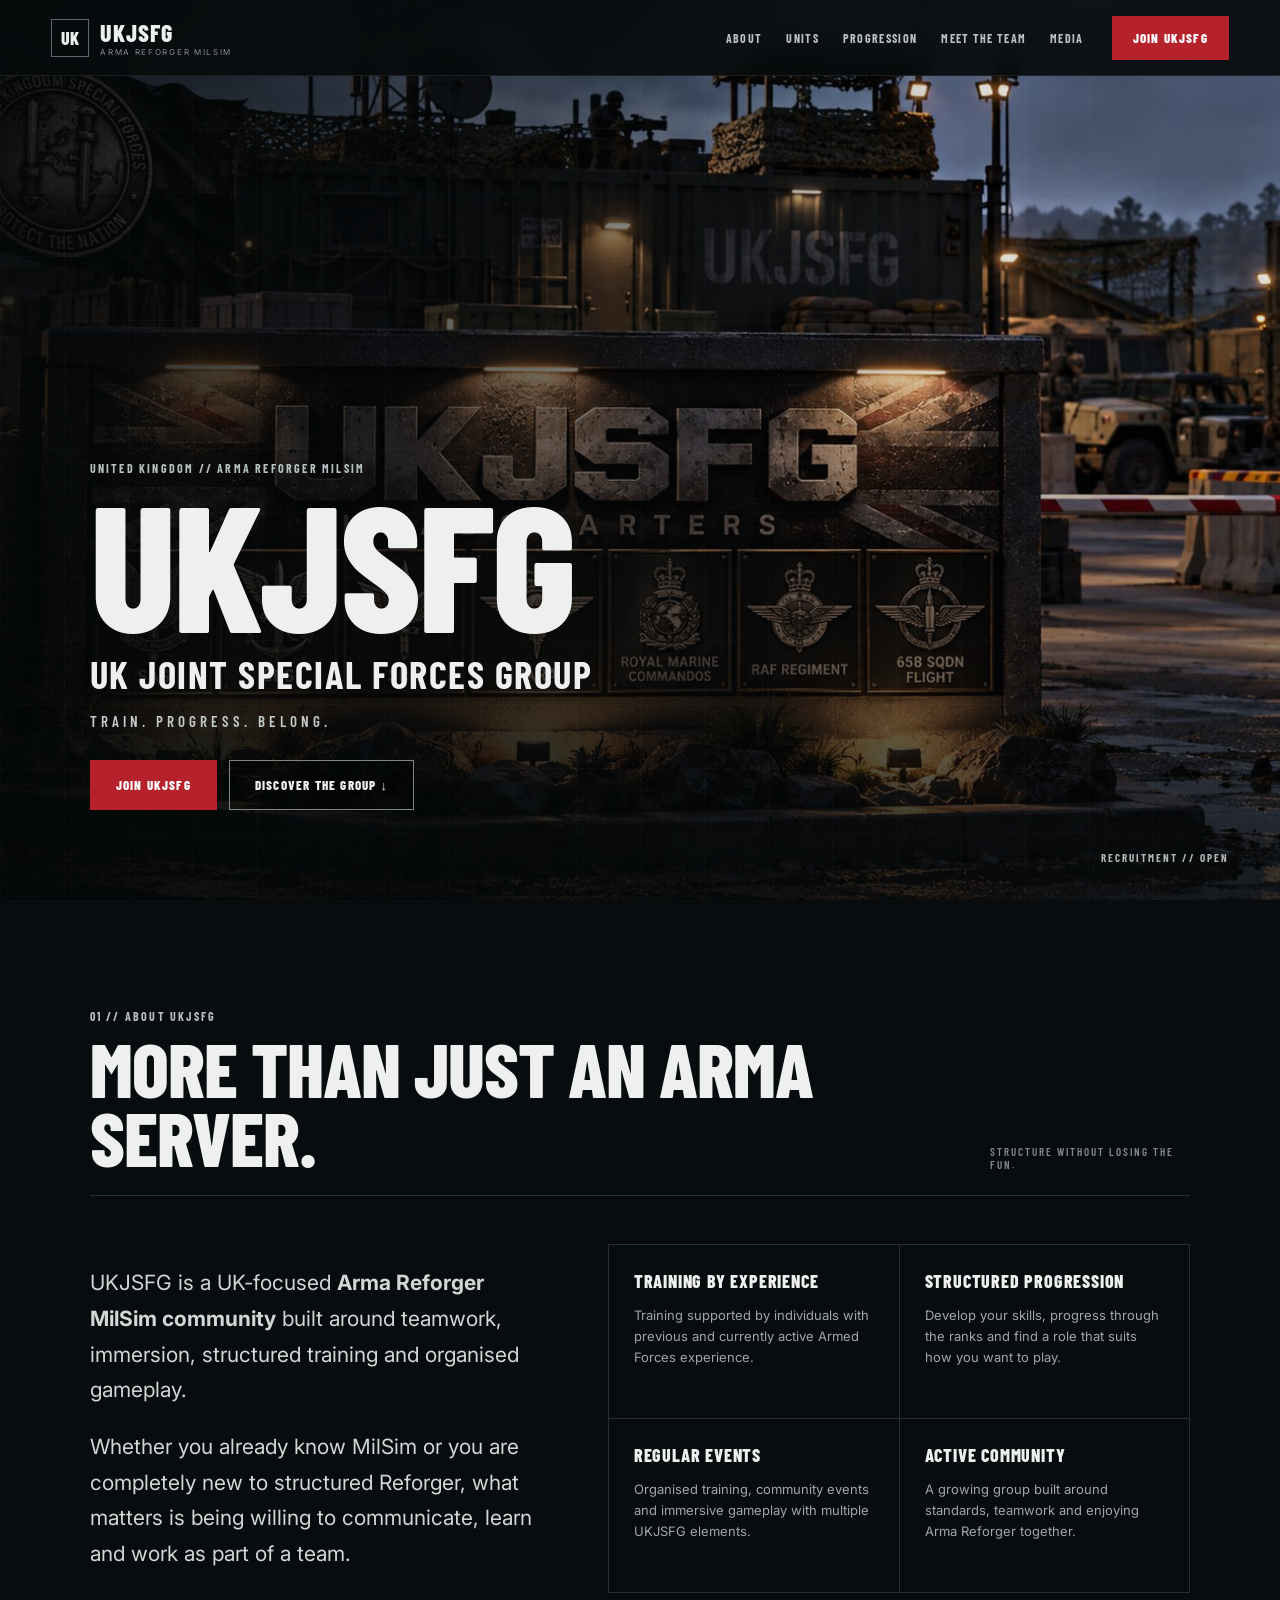
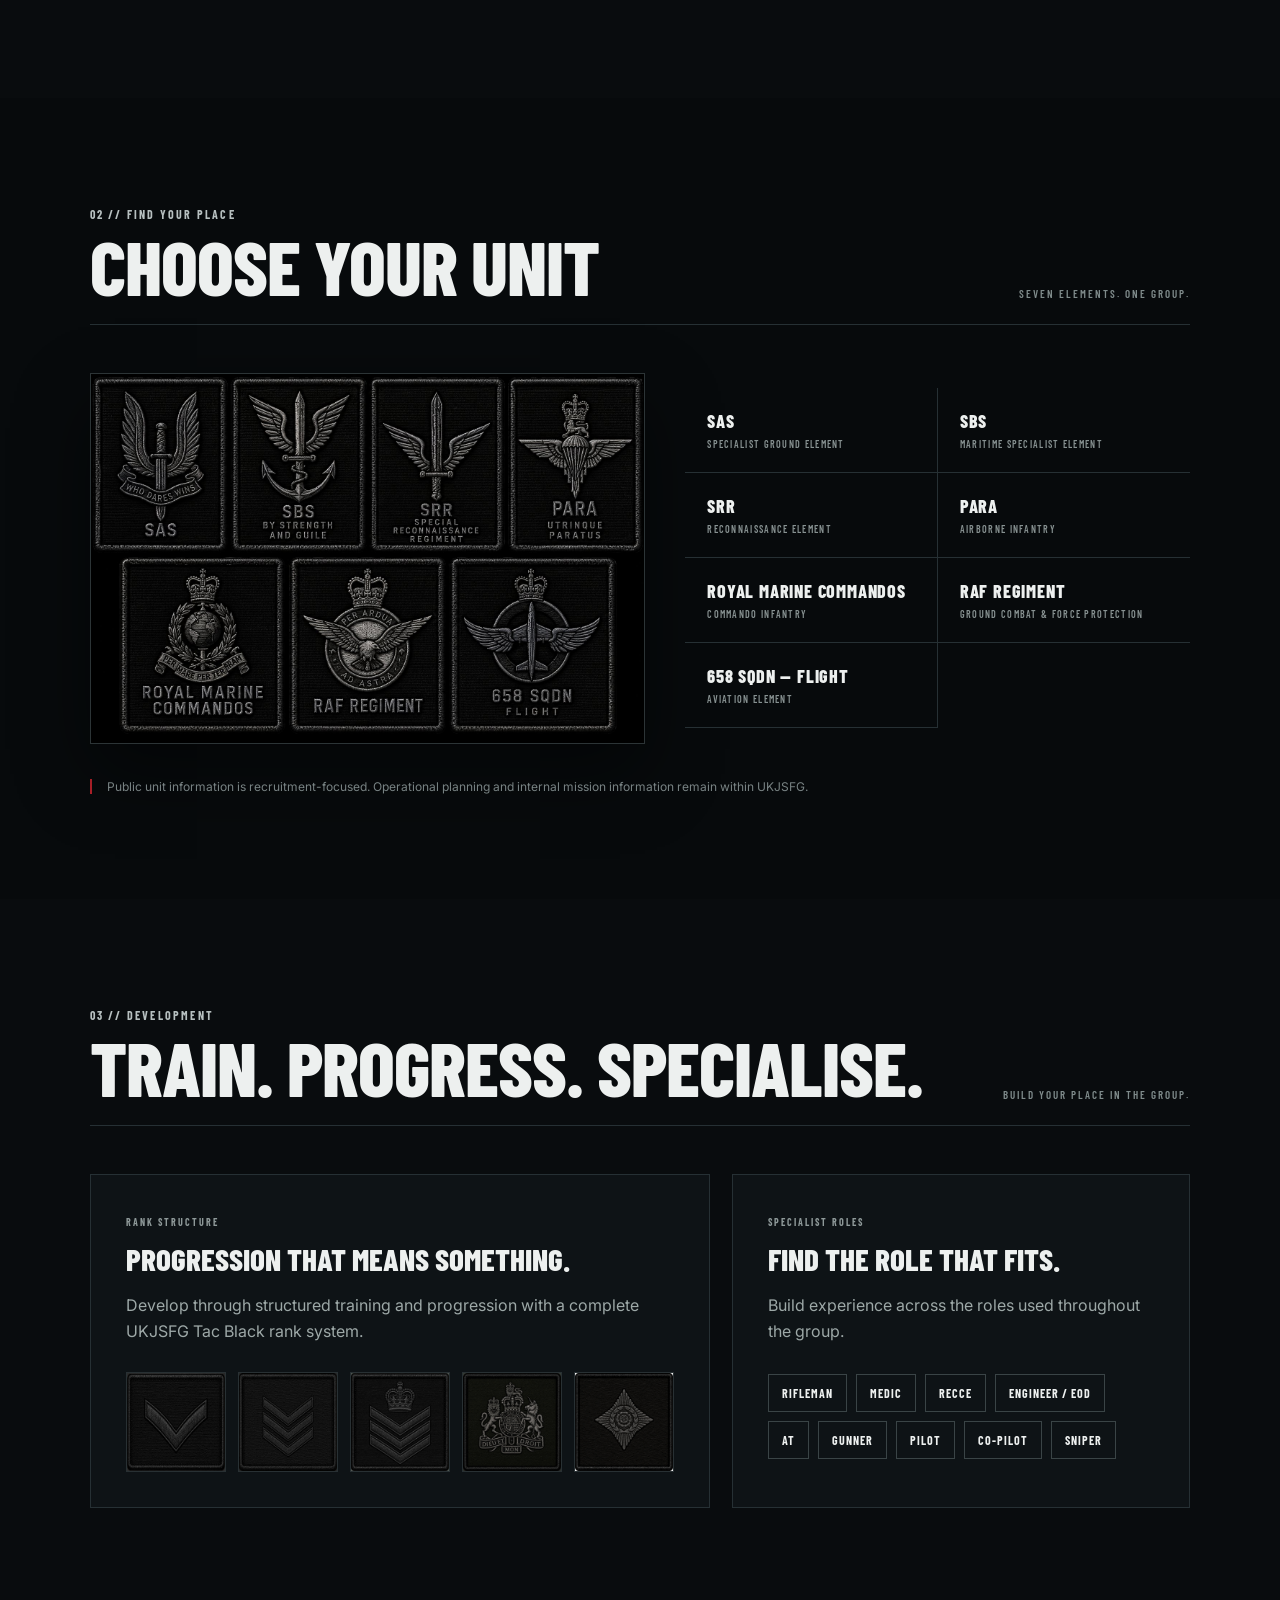
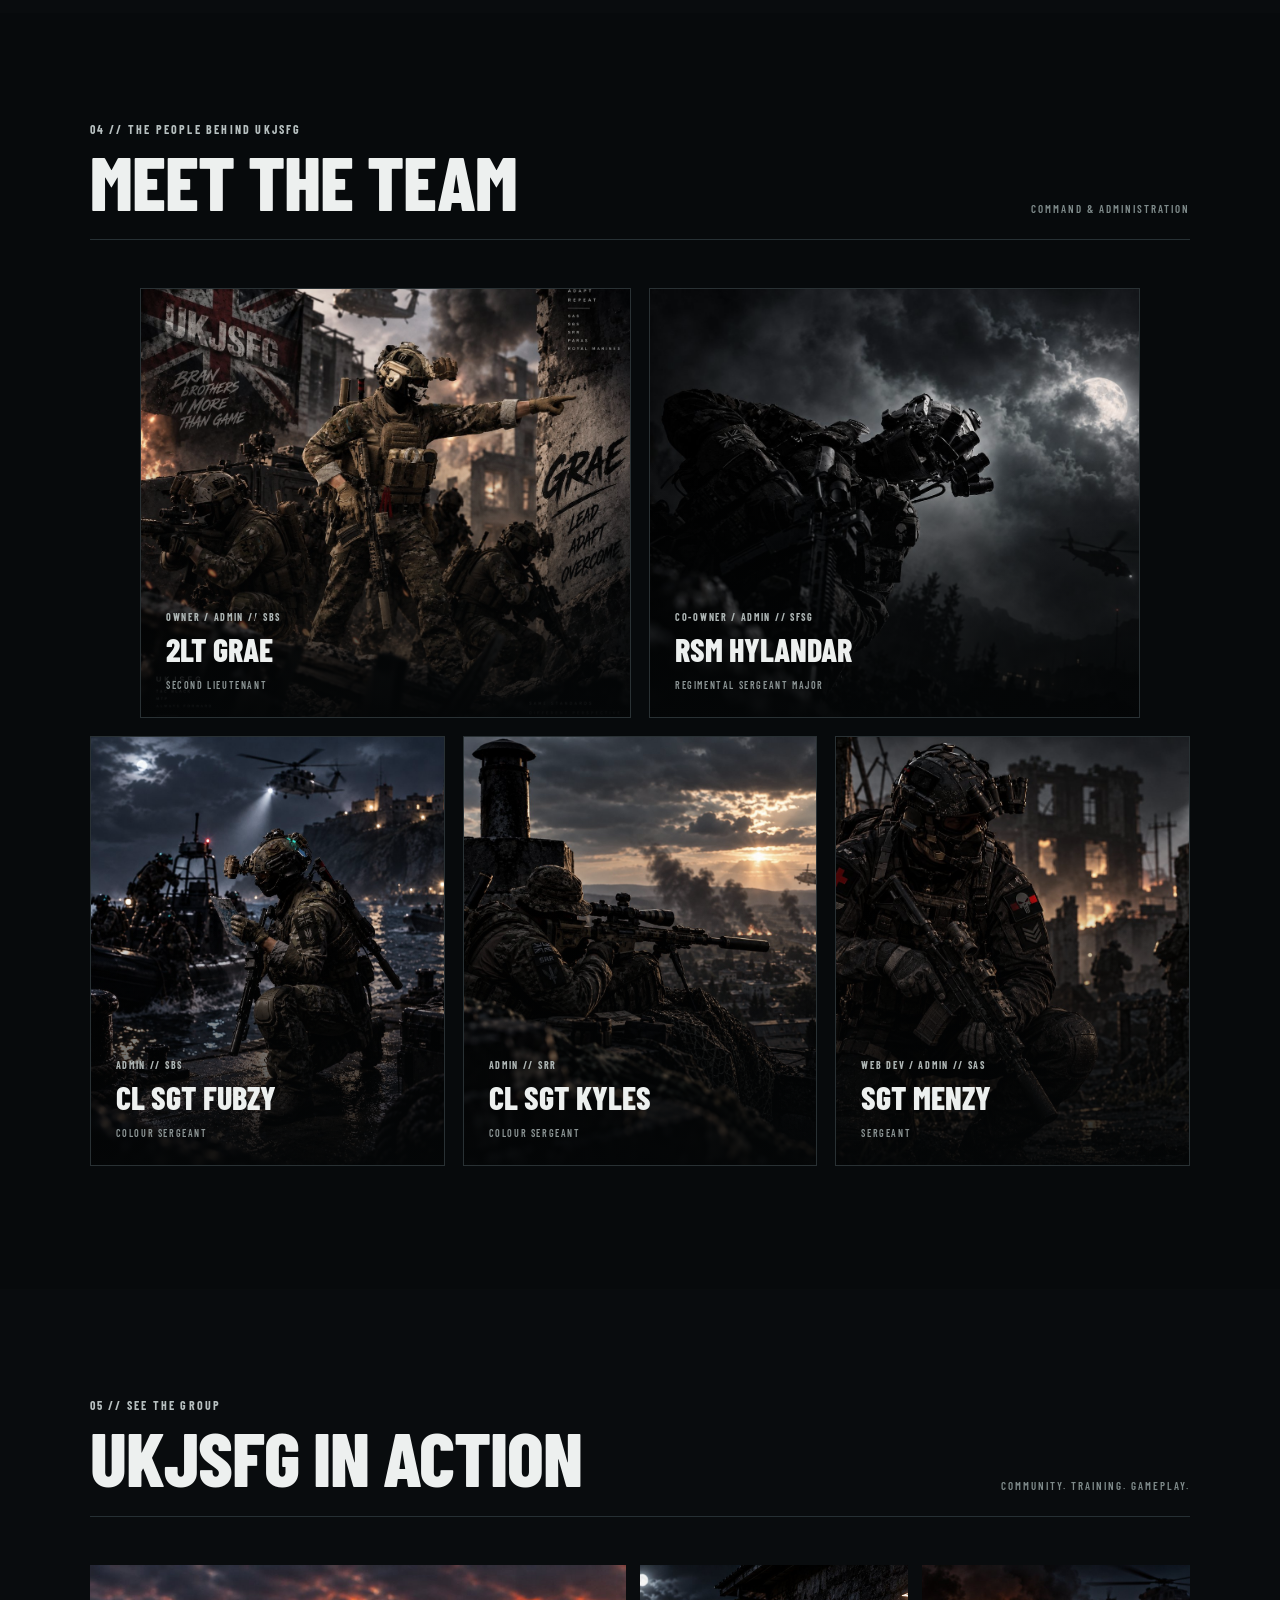
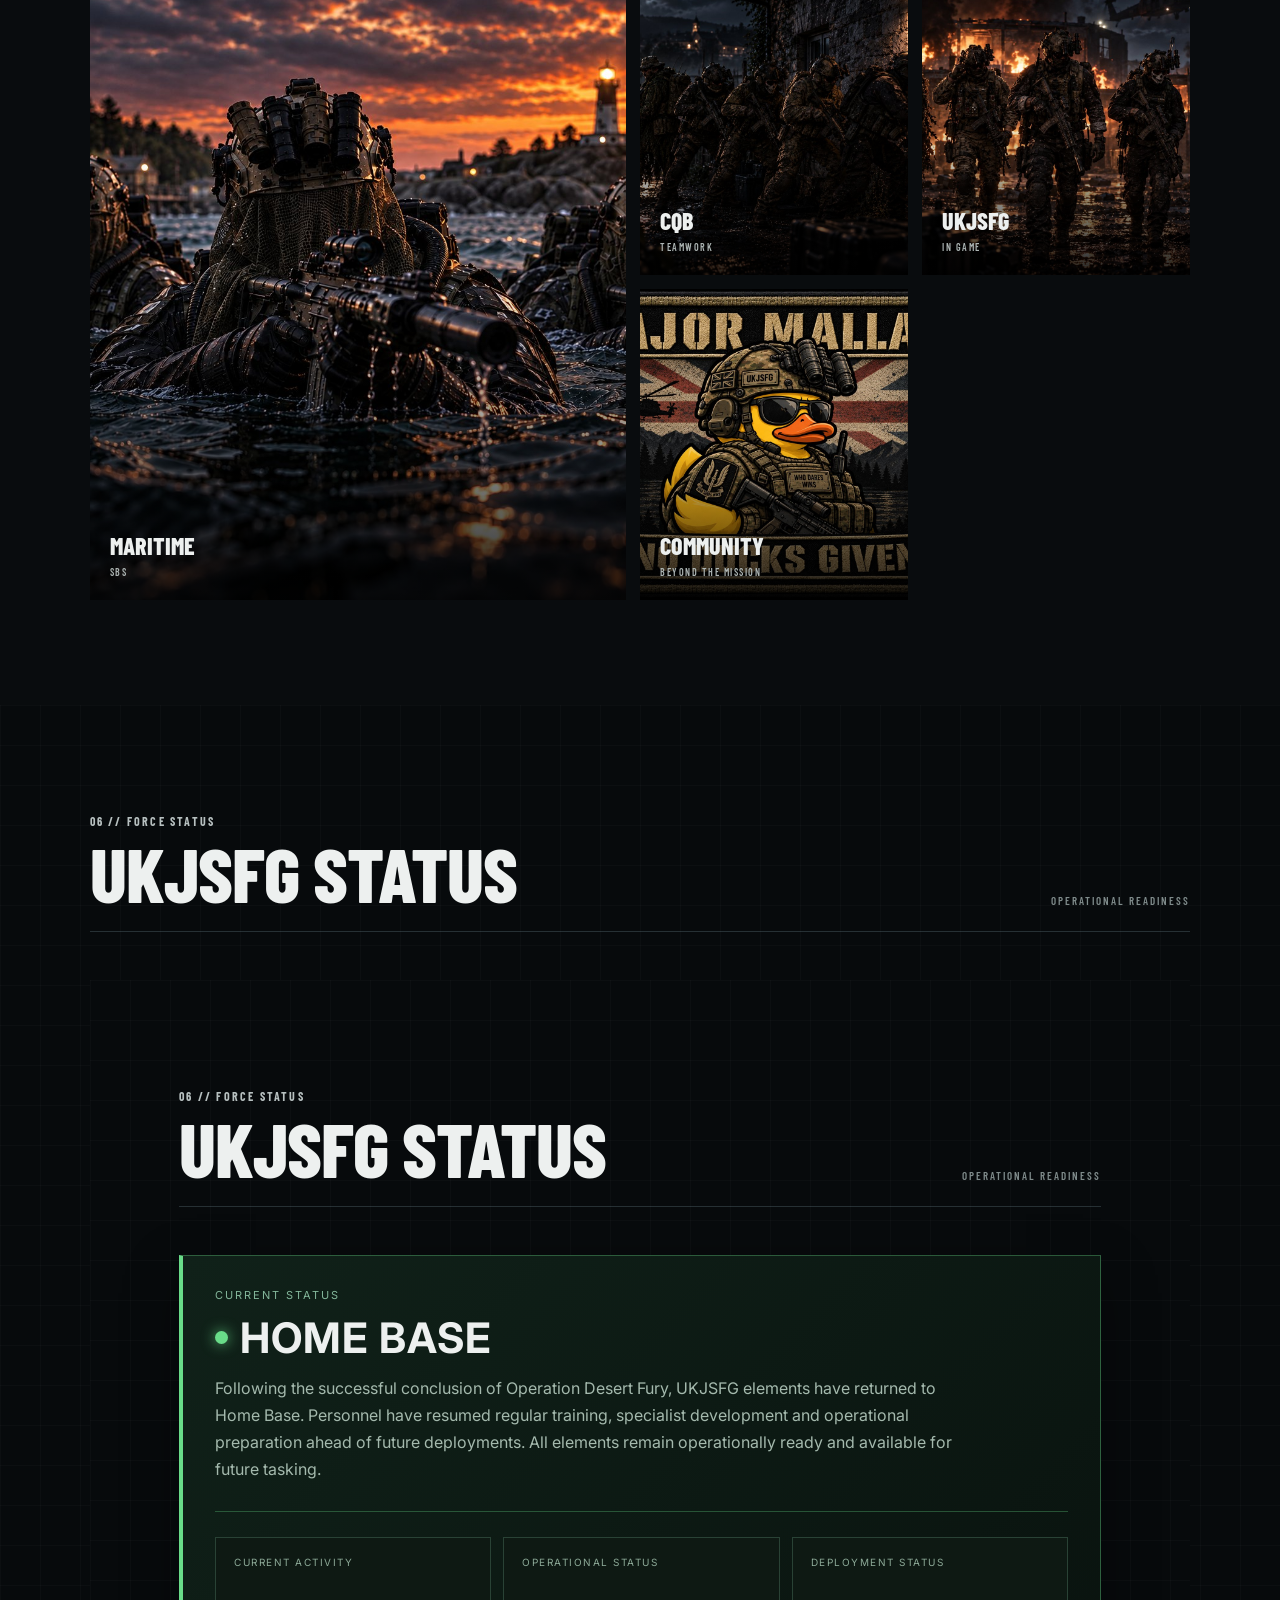
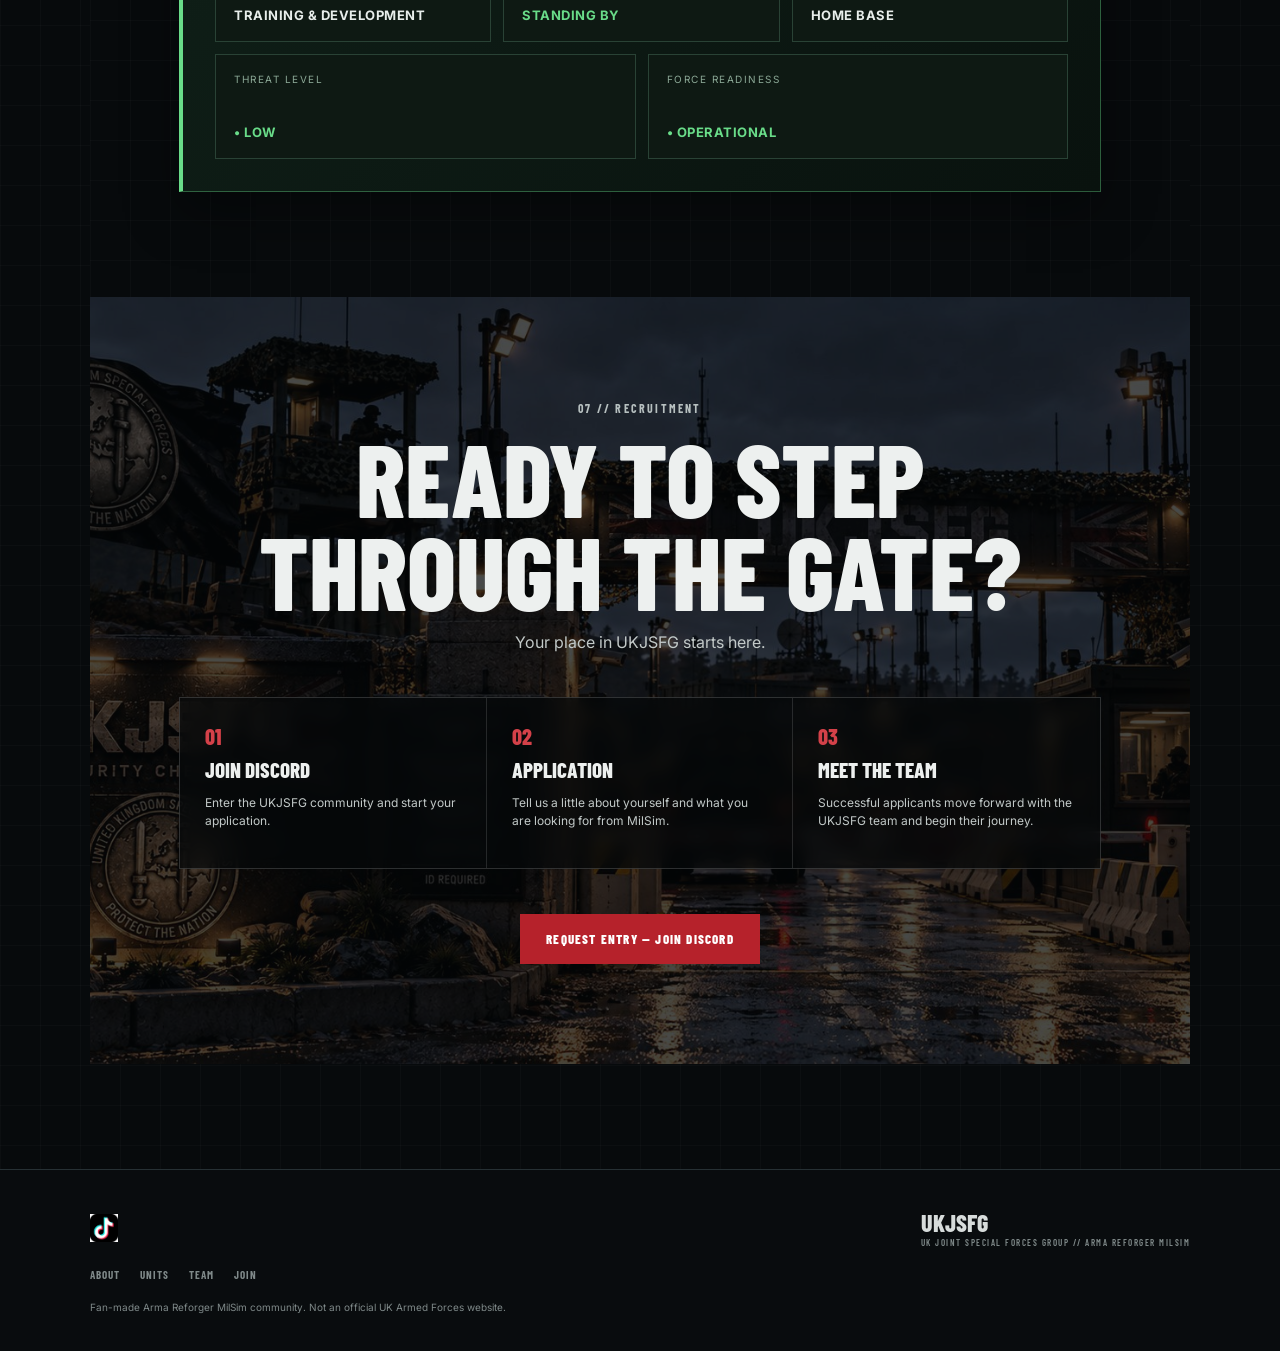
==== index.html @ 1f343fa9 "Update index.html" ====
<!doctype html>
<html lang="en">
<head>
<meta charset="utf-8"><meta name="viewport" content="width=device-width,initial-scale=1">
<meta name="theme-color" content="#080b0d">
<title>UKJSFG | Arma Reforger MilSim</title>
<meta name="description" content="UKJSFG — UK Joint Special Forces Group. A recruitment-focused Arma Reforger MilSim community with structured training, progression and multiple units.">
<link rel="preconnect" href="https://fonts.googleapis.com"><link rel="preconnect" href="https://fonts.gstatic.com" crossorigin>
<link href="https://fonts.googleapis.com/css2?family=Barlow+Condensed:wght@500;600;700;800&family=Inter:wght@400;500;600&display=swap" rel="stylesheet">
<link rel="stylesheet" href="styles.css">
<link rel="icon" type="image/png" href="assets/favicon.png?v=4">
</head>
<body>
<header class="nav">
 <a class="brand" href="#home"><span class="brand-mark">UK</span><span><b>UKJSFG</b><small>ARMA REFORGER MILSIM</small></span></a>
 <button class="menu" aria-label="Open navigation">☰</button>
 <nav><a href="#about">ABOUT</a><a href="#units">UNITS</a><a href="#progression">PROGRESSION</a><a href="#team">MEET THE TEAM</a><a href="media.html">MEDIA</a></nav>
 <a class="btn btn-red nav-join" href="https://discord.gg/pQaPmvWr3A" target="_blank" rel="noopener">JOIN UKJSFG</a>
</header>
<main>
<section id="home" class="hero">
 <div class="hero-shade"></div><div class="hero-grid"></div>
 <div class="hero-content"><span class="eyebrow">UNITED KINGDOM // ARMA REFORGER MILSIM</span><h1>UKJSFG</h1><h2>UK JOINT SPECIAL FORCES GROUP</h2><p>TRAIN. PROGRESS. BELONG.</p><div class="hero-actions"><a class="btn btn-red big" href="https://discord.gg/pQaPmvWr3A" target="_blank" rel="noopener">JOIN UKJSFG</a><a class="btn btn-ghost big" href="#about">DISCOVER THE GROUP ↓</a></div></div>
 <div class="hero-corner">RECRUITMENT // OPEN</div>
</section>
<section id="about" class="section intro">
 <div class="section-head"><div><span class="kicker">01 // ABOUT UKJSFG</span><h2>MORE THAN JUST AN ARMA SERVER.</h2></div><span>STRUCTURE WITHOUT LOSING THE FUN.</span></div>
 <div class="intro-grid"><div class="lead"><p>UKJSFG is a UK-focused <strong>Arma Reforger MilSim community</strong> built around teamwork, immersion, structured training and organised gameplay.</p><p>Whether you already know MilSim or you are completely new to structured Reforger, what matters is being willing to communicate, learn and work as part of a team.</p></div><div class="feature-list"><article><b>TRAINING BY EXPERIENCE</b><p>Training supported by individuals with previous and currently active Armed Forces experience.</p></article><article><b>STRUCTURED PROGRESSION</b><p>Develop your skills, progress through the ranks and find a role that suits how you want to play.</p></article><article><b>REGULAR EVENTS</b><p>Organised training, community events and immersive gameplay with multiple UKJSFG elements.</p></article><article><b>ACTIVE COMMUNITY</b><p>A growing group built around standards, teamwork and enjoying Arma Reforger together.</p></article></div></div>
</section>
<section id="units" class="section section-dark">
 <div class="section-head"><div><span class="kicker">02 // FIND YOUR PLACE</span><h2>CHOOSE YOUR UNIT</h2></div><span>SEVEN ELEMENTS. ONE GROUP.</span></div>
 <div class="unit-showcase"><img src="assets/unit-patches.jpg" alt="UKJSFG Tac Black unit insignia collection"><div class="unit-grid"><article><b>SAS</b><span>SPECIALIST GROUND ELEMENT</span></article><article><b>SBS</b><span>MARITIME SPECIALIST ELEMENT</span></article><article><b>SRR</b><span>RECONNAISSANCE ELEMENT</span></article><article><b>PARA</b><span>AIRBORNE INFANTRY</span></article><article><b>ROYAL MARINE COMMANDOS</b><span>COMMANDO INFANTRY</span></article><article><b>RAF REGIMENT</b><span>GROUND COMBAT & FORCE PROTECTION</span></article><article><b>658 SQDN — FLIGHT</b><span>AVIATION ELEMENT</span></article></div></div>
 <p class="privacy-note">Public unit information is recruitment-focused. Operational planning and internal mission information remain within UKJSFG.</p>
</section>
<section id="progression" class="section progression">
 <div class="section-head"><div><span class="kicker">03 // DEVELOPMENT</span><h2>TRAIN. PROGRESS. SPECIALISE.</h2></div><span>BUILD YOUR PLACE IN THE GROUP.</span></div>
 <div class="progress-grid"><article class="rank-panel"><span>RANK STRUCTURE</span><h3>PROGRESSION THAT MEANS SOMETHING.</h3><p>Develop through structured training and progression with a complete UKJSFG Tac Black rank system.</p><div class="patch-row"><img src="assets/LCPL BLACK.jpg" alt="LCpl patch"><img src="assets/SGT BLACK.jpg" alt="Sergeant patch"><img src="assets/CSGT BLACK.jpg" alt="Colour Sergeant patch"><img src="assets/RSM BLACK.jpg" alt="RSM patch"><img src="assets/2ND LT BLACK.jpg" alt="2nd Lieutenant patch"></div></article><article class="role-panel"><span>SPECIALIST ROLES</span><h3>FIND THE ROLE THAT FITS.</h3><p>Build experience across the roles used throughout the group.</p><div class="role-tags"><b>RIFLEMAN</b><b>MEDIC</b><b>RECCE</b><b>ENGINEER / EOD</b><b>AT</b><b>GUNNER</b><b>PILOT</b><b>CO-PILOT</b><b>SNIPER</b></div></article></div>
</section>
<section id="team" class="section section-dark">
 <div class="section-head"><div><span class="kicker">04 // THE PEOPLE BEHIND UKJSFG</span><h2>MEET THE TEAM</h2></div><span>COMMAND & ADMINISTRATION</span></div>
 <div class="senior-row"><article class="personnel-card"><img src="assets/grae.jpg" alt="Grae"><div><small>OWNER / ADMIN // SBS</small><h3>2LT GRAE</h3><span>SECOND LIEUTENANT</span></div></article><article class="personnel-card"><img src="assets/hylandar.jpg" alt="Hylandar"><div><small>CO-OWNER / ADMIN // SFSG</small><h3>RSM HYLANDAR</h3><span>REGIMENTAL SERGEANT MAJOR</span></div></article></div>
 <div class="team-row"><article class="personnel-card"><img src="assets/fubzy.jpg" alt="Fubzy"><div><small>ADMIN // SBS</small><h3>CL SGT FUBZY</h3><span>COLOUR SERGEANT</span></div></article><article class="personnel-card"><img src="assets/kyles.jpg" alt="Kyles"><div><small>ADMIN // SRR</small><h3>CL SGT KYLES</h3><span>COLOUR SERGEANT</span></div></article><article class="personnel-card"><img src="assets/menzy.jpg" alt="Menzy"><div><small>WEB DEV / ADMIN // SAS</small><h3>SGT MENZY</h3><span>SERGEANT</span></div></article></div>
</section>
<section id="media" class="section media">
 <div class="section-head"><div><span class="kicker">05 // SEE THE GROUP</span><h2>UKJSFG IN ACTION</h2></div><span>COMMUNITY. TRAINING. GAMEPLAY.</span></div>
 <div class="gallery"><figure class="wide"><img src="assets/maritime.jpg" alt="SBS maritime gameplay"><figcaption><b>MARITIME</b><span>SBS</span></figcaption></figure><figure><img src="assets/breach.jpg" alt="CQB gameplay"><figcaption><b>CQB</b><span>TEAMWORK</span></figcaption></figure><figure><img src="assets/operations.jpg" alt="UKJSFG gameplay"><figcaption><b>UKJSFG</b><span>IN GAME</span></figcaption></figure><figure><img src="assets/community.jpg" alt="UKJSFG community artwork"><figcaption><b>COMMUNITY</b><span>BEYOND THE MISSION</span></figcaption></figure></div>
</section>
<section id="status" class="section section-dark force-status">
  <div class="section-head">
    <div>
      <span class="kicker">06 // FORCE STATUS</span>
      <h2>UKJSFG STATUS</h2>
    </div>
    <span>OPERATIONAL READINESS</span>
  </div>

    
<section id="status" class="section section-dark force-status">
  <div class="section-head">
    <div>
      <span class="kicker">06 // FORCE STATUS</span>
      <h2>UKJSFG STATUS</h2>
    </div>
    <span>OPERATIONAL READINESS</span>
  </div>

  <div class="status-panel status-home">

    <div class="status-main">
      <span class="status-label">CURRENT STATUS</span>
      <h3><span class="status-dot green"></span> HOME BASE</h3>
      <p>
        Following the successful conclusion of
        Operation Desert Fury, UKJSFG elements
        have returned to Home Base.

        Personnel have resumed regular training,
        specialist development and operational
        preparation ahead of future deployments.

        All elements remain operationally ready
        and available for future tasking.
      </p>
    </div>

    <div class="status-grid">

      <div class="status-item">
        <span>CURRENT ACTIVITY</span>
        <strong>TRAINING & DEVELOPMENT</strong>
      </div>

      <div class="status-item">
        <span>OPERATIONAL STATUS</span>
        <strong class="status-green">STANDING BY</strong>
      </div>

      <div class="status-item">
        <span>DEPLOYMENT STATUS</span>
        <strong>HOME BASE</strong>
      </div>

      <div class="status-item">
        <span>THREAT LEVEL</span>
        <strong class="status-green">• LOW</strong>
      </div>

      <div class="status-item">
        <span>FORCE READINESS</span>
        <strong class="status-green">• OPERATIONAL</strong>
      </div>

    </div>
  </div>
</section>
<section id="join" class="join">
 <div class="join-shade"></div><div class="join-content"><span class="kicker">07 // RECRUITMENT</span><h2>READY TO STEP THROUGH THE GATE?</h2><p>Your place in UKJSFG starts here.</p><div class="process"><article><strong>01</strong><h3>JOIN DISCORD</h3><p>Enter the UKJSFG community and start your application.</p></article><article><strong>02</strong><h3>APPLICATION</h3><p>Tell us a little about yourself and what you are looking for from MilSim.</p></article><article><strong>03</strong><h3>MEET THE TEAM</h3><p>Successful applicants move forward with the UKJSFG team and begin their journey.</p></article></div><a class="btn btn-red big" href="https://discord.gg/pQaPmvWr3A" target="_blank" rel="noopener">REQUEST ENTRY — JOIN DISCORD</a></div>
</section>
</main>
<footer>
<a href="https://www.tiktok.com/@ukjsfg"
   target="_blank"
   rel="noopener noreferrer"
   class="social-link"
   aria-label="UKJSFG TikTok">
  <img src="assets/tiktok.png.jpg"
       alt="TikTok"
       width="28"
       height="28">
</a>
<div><b>UKJSFG</b><span>UK JOINT SPECIAL FORCES GROUP // ARMA REFORGER MILSIM</span></div><div class="footer-links"><a href="#about">ABOUT</a><a href="#units">UNITS</a><a href="#team">TEAM</a><a href="#join">JOIN</a></div><small>Fan-made Arma Reforger MilSim community. Not an official UK Armed Forces website.</small>
</footer><script src="script.js"></script>
</body></html>
---- styles.css ----
:root{--bg:#090c0e;--panel:#0e1316;--panel2:#12181b;--text:#edf0ef;--muted:#9da8a7;--line:#263034;--red:#b6222b;--red2:#d3333c}*{box-sizing:border-box}html{scroll-behavior:smooth}body{margin:0;background:var(--bg);color:var(--text);font-family:Inter,Arial,sans-serif}a{color:inherit;text-decoration:none}img{display:block;max-width:100%}.nav{height:76px;position:fixed;z-index:50;top:0;left:0;right:0;display:flex;align-items:center;padding:0 4vw;background:rgba(7,10,12,.9);backdrop-filter:blur(14px);border-bottom:1px solid rgba(255,255,255,.08);gap:28px}.brand{display:flex;align-items:center;gap:11px;margin-right:auto}.brand-mark{width:38px;height:38px;border:1px solid #5e686b;display:grid;place-items:center;font:800 18px 'Barlow Condensed',sans-serif}.brand b{font:800 24px 'Barlow Condensed',sans-serif;letter-spacing:1px}.brand small{display:block;color:#879193;font-size:8px;letter-spacing:1.7px}.nav nav{display:flex;gap:24px}.nav nav a{font:700 12px 'Barlow Condensed',sans-serif;letter-spacing:1.3px;color:#bbc2c2}.nav nav a:hover{color:white}.menu{display:none;background:none;border:0;color:white;font-size:26px}.btn{display:inline-flex;align-items:center;justify-content:center;padding:13px 20px;font:800 13px 'Barlow Condensed',sans-serif;letter-spacing:1.2px;border:1px solid transparent;transition:.2s}.btn-red{background:var(--red);color:#fff}.btn-red:hover{background:var(--red2);transform:translateY(-1px)}.btn-ghost{border-color:#7d8585;background:rgba(0,0,0,.22)}.big{padding:16px 25px}.hero{min-height:100vh;position:relative;display:flex;align-items:flex-end;background:url('assets/hq-hero.jpg') center/cover no-repeat;padding:0 7vw 10vh;overflow:hidden}.hero-shade{position:absolute;inset:0;background:linear-gradient(90deg,rgba(4,7,8,.88) 0%,rgba(4,7,8,.55) 45%,rgba(4,7,8,.12) 75%),linear-gradient(0deg,rgba(4,7,8,.82),transparent 55%)}.hero-grid{position:absolute;inset:0;opacity:.12;background-image:linear-gradient(rgba(255,255,255,.15) 1px,transparent 1px),linear-gradient(90deg,rgba(255,255,255,.15) 1px,transparent 1px);background-size:64px 64px}.hero-content{position:relative;z-index:2;max-width:850px}.eyebrow,.kicker{font:700 12px 'Barlow Condensed',sans-serif;letter-spacing:2.2px;color:#b7c0c0}.hero h1{font:800 clamp(90px,14vw,190px)/.72 'Barlow Condensed',sans-serif;letter-spacing:-3px;margin:20px 0 25px}.hero h2{font:700 clamp(22px,3vw,42px) 'Barlow Condensed',sans-serif;letter-spacing:1.5px;margin:0}.hero p{font:600 15px 'Barlow Condensed',sans-serif;letter-spacing:4px;color:#c4cbca}.hero-actions{display:flex;gap:12px;margin-top:30px}.hero-corner{position:absolute;right:4vw;bottom:4vh;z-index:2;font:700 11px 'Barlow Condensed',sans-serif;letter-spacing:2px;color:#aeb5b4}.section{padding:105px 7vw}.section-dark{background:#070a0c}.section-head{display:flex;justify-content:space-between;align-items:end;border-bottom:1px solid var(--line);padding-bottom:24px;margin-bottom:48px}.section-head h2{font:800 clamp(42px,6vw,78px)/.9 'Barlow Condensed',sans-serif;margin:8px 0 0;letter-spacing:-1px}.section-head>span{font:600 11px 'Barlow Condensed',sans-serif;letter-spacing:2px;color:#7f8b8b}.intro-grid{display:grid;grid-template-columns:1fr 1.3fr;gap:70px}.lead{font-size:21px;line-height:1.7;color:#d2d7d6}.feature-list{display:grid;grid-template-columns:1fr 1fr;border-top:1px solid var(--line);border-left:1px solid var(--line)}.feature-list article{padding:25px;border-right:1px solid var(--line);border-bottom:1px solid var(--line)}.feature-list b,.unit-grid b{font:800 18px 'Barlow Condensed',sans-serif;letter-spacing:.8px}.feature-list p{color:var(--muted);font-size:13px;line-height:1.6}.unit-showcase{display:grid;grid-template-columns:1.1fr 1fr;gap:40px;align-items:center}.unit-showcase>img{border:1px solid #2c3436;box-shadow:0 30px 70px rgba(0,0,0,.45)}.unit-grid{display:grid;grid-template-columns:1fr 1fr}.unit-grid article{padding:22px;border-bottom:1px solid var(--line)}.unit-grid article:nth-child(odd){border-right:1px solid var(--line)}.unit-grid span{display:block;color:#879191;font:600 10px 'Barlow Condensed',sans-serif;letter-spacing:1.3px;margin-top:6px}.privacy-note{margin:35px 0 0;color:#788283;font-size:12px;border-left:2px solid var(--red);padding-left:15px}.progress-grid{display:grid;grid-template-columns:1.15fr .85fr;gap:22px}.progress-grid>article{background:var(--panel);border:1px solid var(--line);padding:35px}.progress-grid>article>span{color:#8e9999;font:700 10px 'Barlow Condensed',sans-serif;letter-spacing:2px}.progress-grid h3{font:800 31px 'Barlow Condensed',sans-serif;margin:10px 0}.progress-grid p{color:var(--muted);line-height:1.6}.patch-row{display:grid;grid-template-columns:repeat(5,1fr);gap:12px;margin-top:28px}.patch-row img{aspect-ratio:1;object-fit:cover;border:1px solid #283033}.role-tags{display:flex;flex-wrap:wrap;gap:9px;margin-top:30px}.role-tags b{border:1px solid #3a4446;padding:11px 13px;font:700 12px 'Barlow Condensed',sans-serif;letter-spacing:1px}.senior-row,.team-row{display:grid;gap:18px;margin-bottom:18px}.senior-row{grid-template-columns:repeat(2,minmax(0,1fr));max-width:1000px;margin-left:auto;margin-right:auto}.team-row{grid-template-columns:repeat(3,minmax(0,1fr))}.personnel-card{position:relative;min-height:430px;overflow:hidden;background:#111;border:1px solid #293134}.personnel-card img{width:100%;height:100%;object-fit:cover;position:absolute;inset:0;filter:saturate(.78)}.personnel-card:after{content:"";position:absolute;inset:0;background:linear-gradient(0deg,rgba(4,6,7,.95),rgba(4,6,7,0) 62%)}.personnel-card div{position:absolute;z-index:2;left:25px;right:25px;bottom:24px}.personnel-card small{font:700 10px 'Barlow Condensed',sans-serif;letter-spacing:1.7px;color:#aeb6b5}.personnel-card h3{font:800 32px 'Barlow Condensed',sans-serif;margin:5px 0}.personnel-card span{font:600 10px 'Barlow Condensed',sans-serif;letter-spacing:1.6px;color:#8d9696}.gallery{display:grid;grid-template-columns:2fr 1fr 1fr;gap:14px}.gallery figure{margin:0;position:relative;min-height:310px;overflow:hidden;background:#111}.gallery .wide{grid-row:span 2;min-height:635px}.gallery img{width:100%;height:100%;object-fit:cover;position:absolute;inset:0;transition:.35s}.gallery figure:hover img{transform:scale(1.025)}.gallery figure:after{content:"";position:absolute;inset:0;background:linear-gradient(0deg,rgba(0,0,0,.85),transparent 50%)}.gallery figcaption{position:absolute;z-index:2;bottom:20px;left:20px}.gallery b{display:block;font:800 24px 'Barlow Condensed',sans-serif}.gallery span{font:600 10px 'Barlow Condensed',sans-serif;letter-spacing:1.5px;color:#adb5b4}.join{min-height:760px;position:relative;display:grid;place-items:center;text-align:center;background:url('assets/checkpoint.jpg') center/cover no-repeat;padding:100px 7vw}.join-shade{position:absolute;inset:0;background:rgba(3,6,7,.72)}.join-content{position:relative;z-index:2;max-width:1050px}.join h2{font:800 clamp(50px,8vw,105px)/.9 'Barlow Condensed',sans-serif;margin:14px 0}.join>div p,.join-content>p{color:#c2c9c8}.process{display:grid;grid-template-columns:repeat(3,1fr);margin:45px 0;border:1px solid rgba(255,255,255,.16);text-align:left;background:rgba(6,9,10,.72);backdrop-filter:blur(8px)}.process article{padding:25px;border-right:1px solid rgba(255,255,255,.13)}.process article:last-child{border-right:0}.process strong{color:#d44149;font:800 22px 'Barlow Condensed',sans-serif}.process h3{font:800 21px 'Barlow Condensed',sans-serif;margin:8px 0}.process p{font-size:12px;line-height:1.55;color:#aab2b1}footer{padding:38px 7vw;border-top:1px solid var(--line);display:grid;grid-template-columns:1fr auto;gap:20px;align-items:center;color:#7f8989}footer b{font:800 24px 'Barlow Condensed',sans-serif;color:#d7dcdb}footer span{display:block;font:600 9px 'Barlow Condensed',sans-serif;letter-spacing:1.5px}.footer-links{display:flex;gap:20px;font:700 11px 'Barlow Condensed',sans-serif;letter-spacing:1px}footer small{grid-column:1/-1;font-size:10px}@media(max-width:950px){.nav nav,.nav-join{display:none}.menu{display:block}.nav.open nav{display:flex;position:absolute;top:76px;left:0;right:0;background:#090c0e;flex-direction:column;padding:25px 7vw}.hero{padding-bottom:8vh}.intro-grid,.unit-showcase,.progress-grid{grid-template-columns:1fr}.gallery{grid-template-columns:1fr 1fr}.gallery .wide{grid-column:1/-1;grid-row:auto;min-height:420px}.section-head>span{display:none}}@media(max-width:650px){.section{padding:78px 6vw}.hero{padding:0 6vw 8vh}.hero h1{font-size:27vw}.hero-actions{flex-direction:column;align-items:flex-start}.feature-list,.unit-grid,.senior-row,.team-row,.process{grid-template-columns:1fr}.unit-grid article:nth-child(odd){border-right:0}.personnel-card{min-height:480px}.gallery{grid-template-columns:1fr}.gallery .wide,.gallery figure{min-height:360px}.process article{border-right:0;border-bottom:1px solid rgba(255,255,255,.13)}.patch-row{grid-template-columns:repeat(3,1fr)}footer{grid-template-columns:1fr}.footer-links{flex-wrap:wrap}}

/* V3.2 — polish pass */
.section,.join{opacity:0;transform:translateY(28px);transition:opacity .7s ease,transform .7s cubic-bezier(.2,.75,.25,1)}
.section.seen,.join.seen{opacity:1;transform:none}
.hero-content{animation:heroIn .9s .12s both cubic-bezier(.2,.75,.25,1)}
@keyframes heroIn{from{opacity:0;transform:translateY(24px)}to{opacity:1;transform:none}}
.nav nav a{position:relative;transition:color .2s ease}
.nav nav a:after{content:"";position:absolute;left:0;right:100%;bottom:-8px;height:1px;background:var(--red2);transition:right .25s ease}
.nav nav a:hover:after,.nav nav a.active:after{right:0}.nav nav a.active{color:#fff}
.feature-list article,.unit-grid article,.progress-grid>article,.personnel-card,.gallery figure,.role-tags b{transition:transform .28s ease,border-color .28s ease,background-color .28s ease,box-shadow .28s ease}
.feature-list article:hover,.unit-grid article:hover{background:#11171a;transform:translateY(-2px)}
.progress-grid>article:hover{border-color:#465255;box-shadow:0 18px 42px rgba(0,0,0,.22);transform:translateY(-3px)}
.personnel-card:hover{transform:translateY(-5px);border-color:#4a5659;box-shadow:0 22px 55px rgba(0,0,0,.35)}
.personnel-card img{transition:transform .5s ease,filter .35s ease}.personnel-card:hover img{transform:scale(1.025);filter:saturate(.9)}
.gallery figure:hover{border-color:#4a5659;box-shadow:0 18px 45px rgba(0,0,0,.3)}
.role-tags b:hover{border-color:#657174;background:#151b1e;transform:translateY(-2px)}
.patch-row img{transition:transform .25s ease,border-color .25s ease}.patch-row img:hover{transform:translateY(-3px) scale(1.015);border-color:#566164}
.btn{transition:transform .2s ease,background-color .2s ease,border-color .2s ease,box-shadow .2s ease}.btn:hover{box-shadow:0 10px 28px rgba(0,0,0,.25)}
@media(max-width:950px){.nav.open{background:#090c0e}.nav.open nav{border-bottom:1px solid var(--line);box-shadow:0 18px 40px rgba(0,0,0,.4)}.nav.open nav a{padding:8px 0}.unit-showcase>img{width:100%}}
@media(max-width:650px){.nav{height:68px;padding:0 5vw}.nav.open nav{top:68px}.brand b{font-size:21px}.brand small{font-size:7px}.brand-mark{width:34px;height:34px}.hero{min-height:92svh;background-position:58% center}.hero h1{font-size:25vw;letter-spacing:-1px;margin:16px 0 20px}.hero h2{font-size:26px}.hero p{font-size:11px;letter-spacing:2.5px;line-height:1.5}.hero-actions{width:100%}.hero-actions .btn{width:100%}.hero-corner{display:none}.section-head{margin-bottom:34px;padding-bottom:18px}.section-head h2{font-size:44px}.intro-grid{gap:35px}.lead{font-size:18px;line-height:1.6}.feature-list article,.unit-grid article{padding:20px}.progress-grid>article{padding:24px}.patch-row{grid-template-columns:repeat(2,1fr)}.patch-row img:last-child{grid-column:1/-1;width:50%;justify-self:center}.personnel-card{min-height:430px}.gallery .wide,.gallery figure{min-height:330px}.join{min-height:680px;padding:80px 6vw}.join h2{font-size:15vw}.process{margin:32px 0}.process article{padding:20px}.footer-links{gap:14px}}
@media(prefers-reduced-motion:reduce){html{scroll-behavior:auto}.section,.join,.hero-content{opacity:1;transform:none;transition:none;animation:none}.personnel-card img,.gallery img,.btn,.feature-list article,.unit-grid article,.progress-grid>article{transition:none}}
/* ========================================
   UKJSFG FORCE STATUS
   ======================================== */

.force-status {
  position: relative;
  overflow: hidden;
}

.force-status::before {
  content: "";
  position: absolute;
  inset: 0;
  background:
    linear-gradient(90deg, rgba(255,255,255,.018) 1px, transparent 1px),
    linear-gradient(rgba(255,255,255,.018) 1px, transparent 1px);
  background-size: 40px 40px;
  pointer-events: none;
}

.status-panel {
  position: relative;
  margin-top: 32px;
  padding: 32px;
  background: linear-gradient(135deg, #102119 0%, #09120e 100%);
  border: 1px solid rgba(105, 220, 137, .35);
  border-left: 4px solid #69dc89;
  box-shadow: 0 20px 50px rgba(0,0,0,.35);
}

.status-main {
  padding-bottom: 28px;
  margin-bottom: 25px;
  border-bottom: 1px solid rgba(105, 220, 137, .30);
}

.status-label {
  display: block;
  margin-bottom: 10px;
  font-size: 11px;
  letter-spacing: 2px;
  color: #83b69a;
}

.status-main h3 {
  display: flex;
  align-items: center;
  gap: 12px;
  margin: 0 0 12px;
  font-size: clamp(26px, 4vw, 42px);
  letter-spacing: 1px;
}

.status-main p {
  max-width: 750px;
  margin: 0;
  color: #a4b9ad;
  line-height: 1.7;
}

.status-dot {
  display: inline-block;
  width: 13px;
  height: 13px;
  border-radius: 50%;
  flex: 0 0 13px;
}

.status-dot.green {
  background: #69dc89;
  box-shadow: 0 0 14px rgba(105, 220, 137, .85);
  animation: statusPulse 2s infinite;
}

.status-dot.red {
  background: #ff3434;
  box-shadow: 0 0 14px rgba(255, 43, 43, .85);
}

.status-red {
  color: #ff4545 !important;
}

.status-green {
  color: #69dc89 !important;
}

.status-grid {
  display: grid;
  grid-template-columns: repeat(6, 1fr);
  gap: 12px;
}

.status-item:nth-child(1),
.status-item:nth-child(2),
.status-item:nth-child(3) {
  grid-column: span 2;
}

.status-item:nth-child(4),
.status-item:nth-child(5) {
  grid-column: span 3;
}

.status-item {
  min-height: 105px;
  padding: 18px;
  display: flex;
  flex-direction: column;
  justify-content: space-between;
  background: #0e1913;
  border: 1px solid #294235;
  transition: transform .25s ease, border-color .25s ease, background .25s ease;
}

.status-item:hover {
  transform: translateY(-3px);
  border-color: #69dc89;
  background: #16271d;
}

.status-item span {
  font-size: 10px;
  letter-spacing: 1.5px;
  color: #8ca997;
}

.status-item strong {
  margin-top: 14px;
  font-size: 13px;
  letter-spacing: .5px;
  color: #e8eeeb;
}

.status-item .status-green {
  color: #69dc89;
}

@keyframes statusPulse {
  0%, 100% {
    opacity: 1;
    box-shadow: 0 0 8px rgba(105, 220, 137, .55);
  }

  50% {
    opacity: .65;
    box-shadow: 0 0 18px rgba(105, 220, 137, .9);
  }
}
/* FORCE STATUS - MOBILE */

@media (max-width: 900px) {
  .status-grid {
    grid-template-columns: repeat(2, 1fr);
  }
}

@media (max-width: 560px) {
  .status-panel {
    padding: 20px;
  }

  .status-grid {
    grid-template-columns: 1fr;
  }

  .status-item {
    min-height: 85px;
  }
}
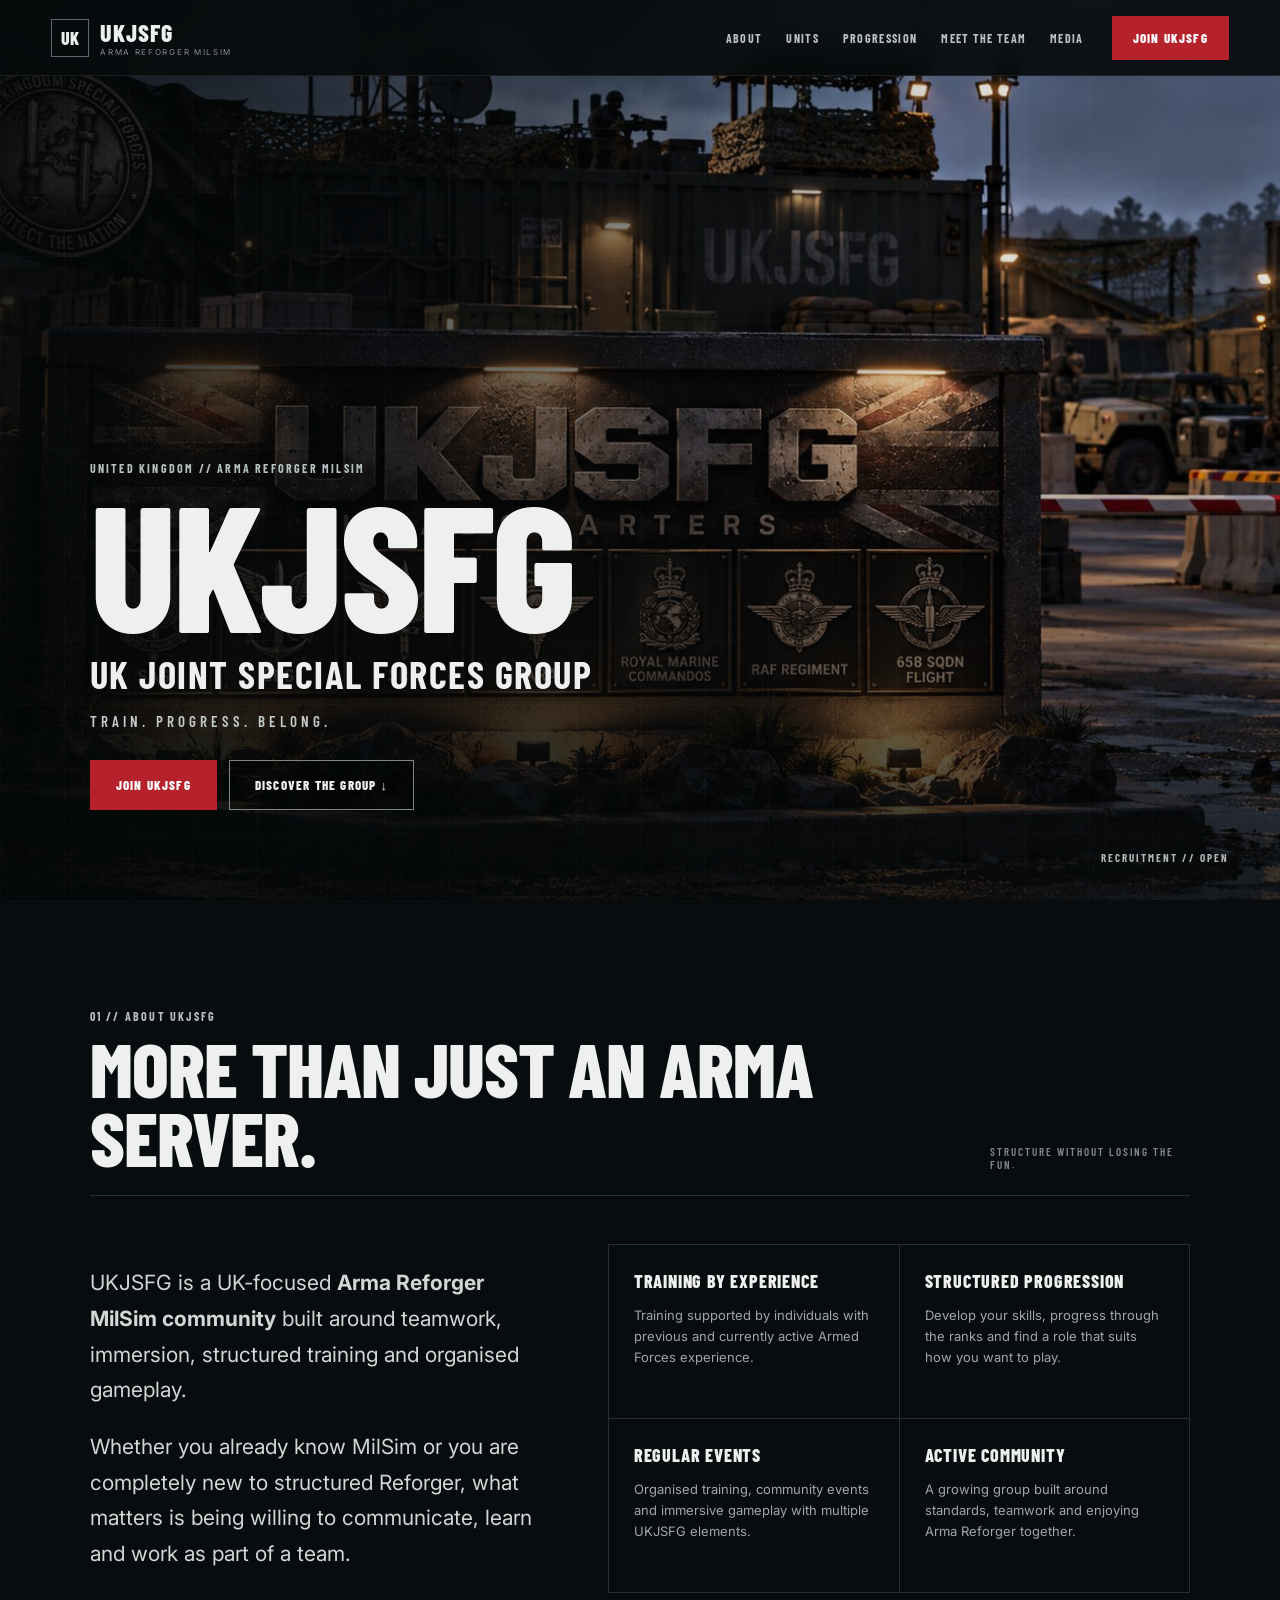
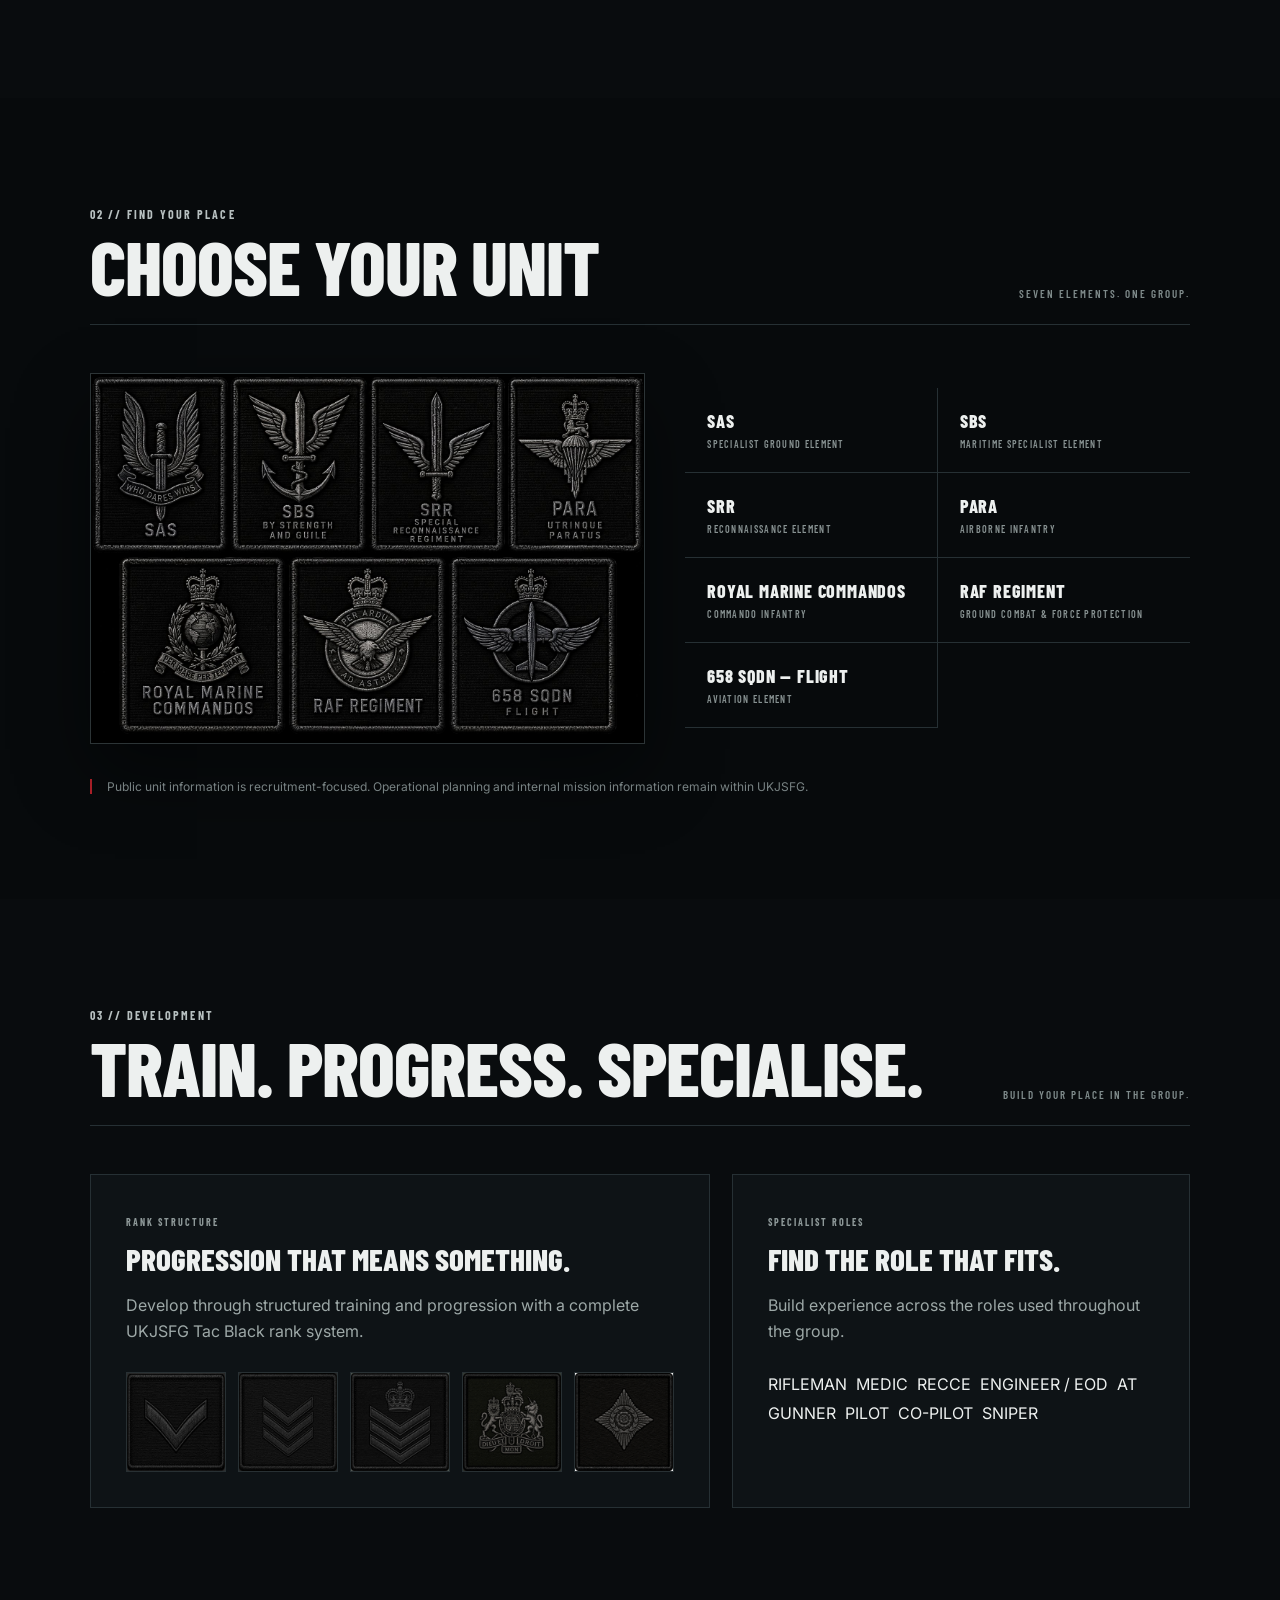
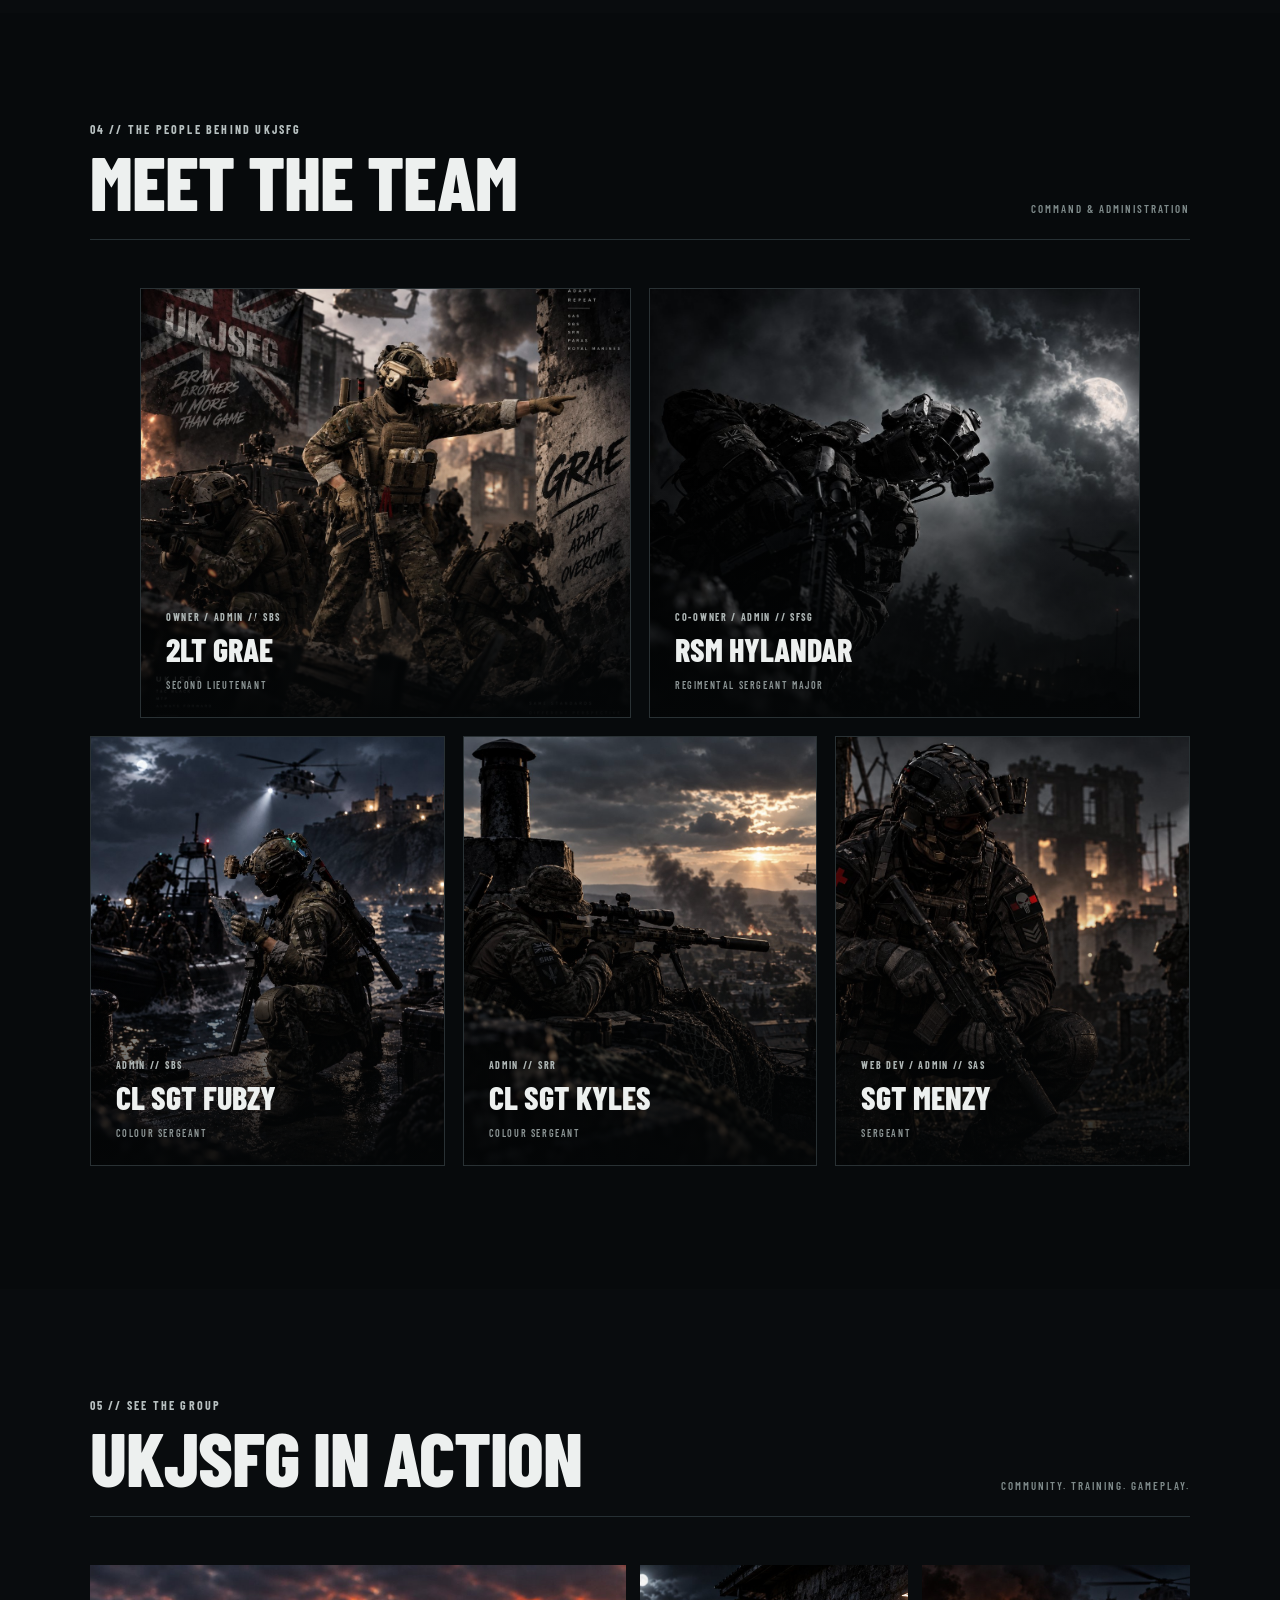
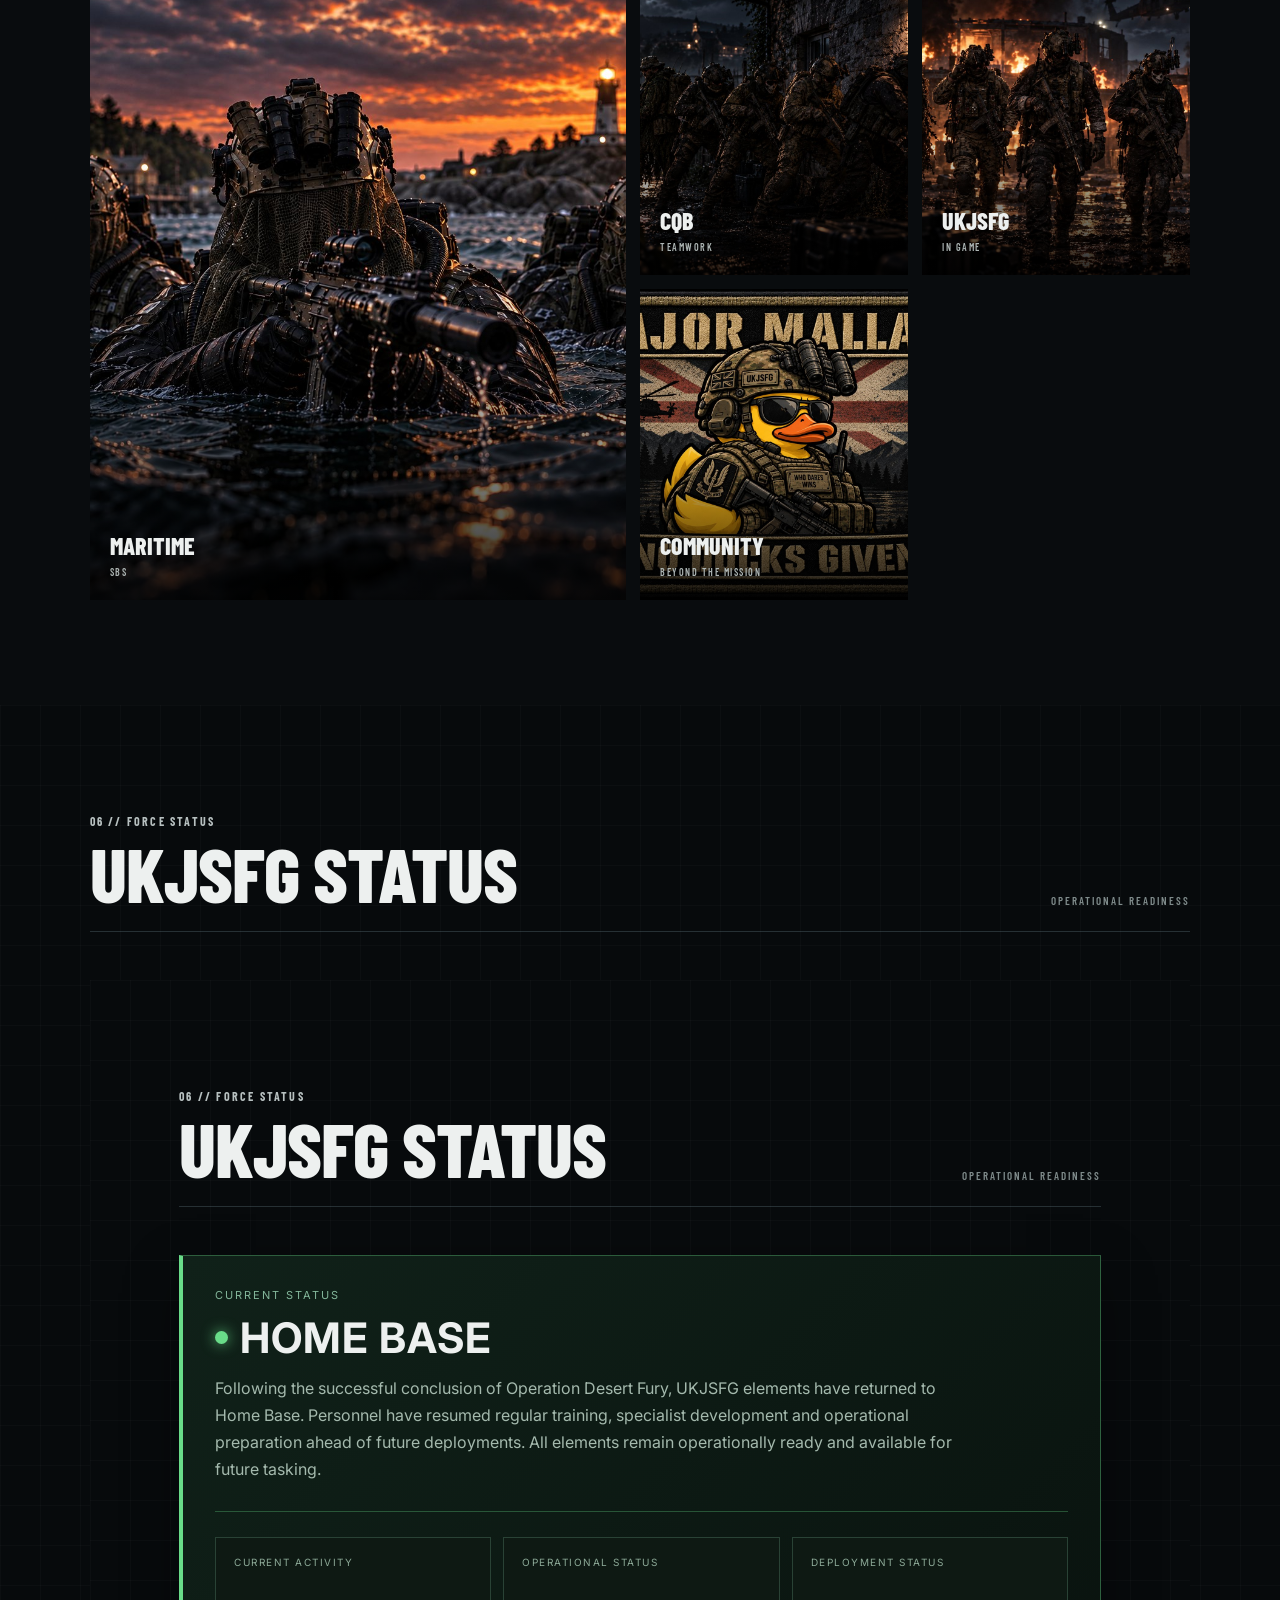
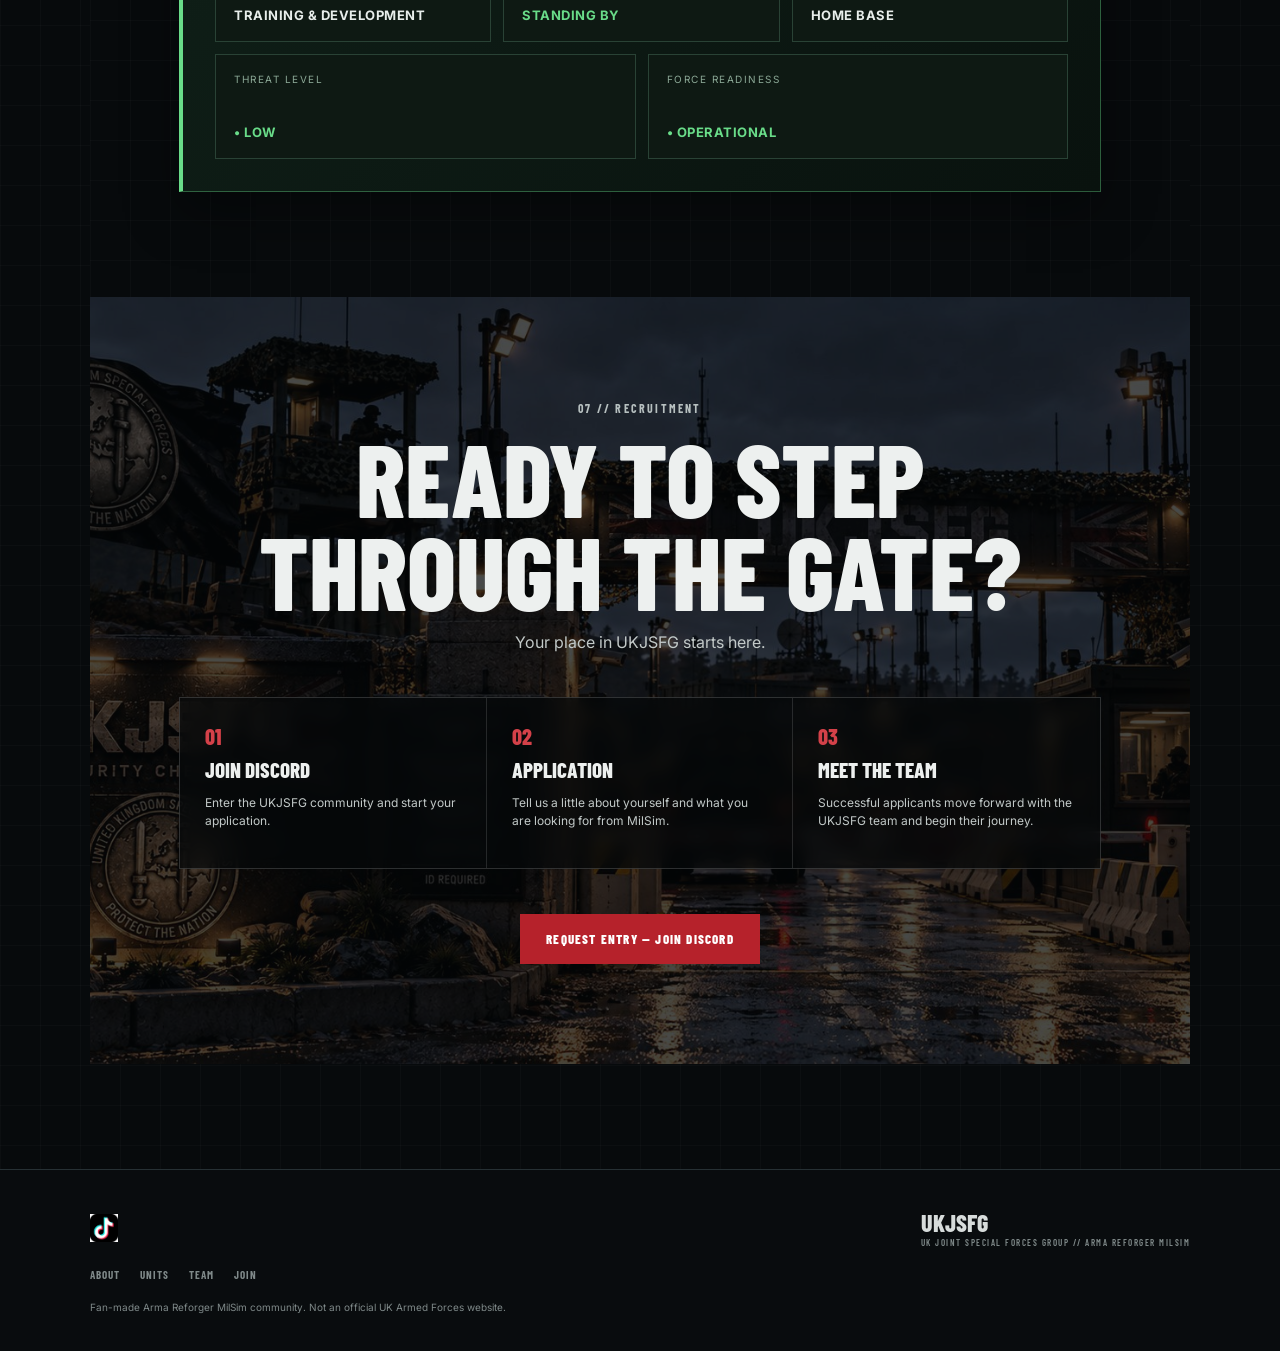
==== commit 7fd5a454: "Update index.html" ====
--- a/index.html
+++ b/index.html
@@ -29,12 +29,83 @@
 </section>
 <section id="units" class="section section-dark">
  <div class="section-head"><div><span class="kicker">02 // FIND YOUR PLACE</span><h2>CHOOSE YOUR UNIT</h2></div><span>SEVEN ELEMENTS. ONE GROUP.</span></div>
- <div class="unit-showcase"><img src="assets/unit-patches.jpg" alt="UKJSFG Tac Black unit insignia collection"><div class="unit-grid"><article><b>SAS</b><span>SPECIALIST GROUND ELEMENT</span></article><article><b>SBS</b><span>MARITIME SPECIALIST ELEMENT</span></article><article><b>SRR</b><span>RECONNAISSANCE ELEMENT</span></article><article><b>PARA</b><span>AIRBORNE INFANTRY</span></article><article><b>ROYAL MARINE COMMANDOS</b><span>COMMANDO INFANTRY</span></article><article><b>RAF REGIMENT</b><span>GROUND COMBAT & FORCE PROTECTION</span></article><article><b>658 SQDN — FLIGHT</b><span>AVIATION ELEMENT</span></article></div></div>
- <p class="privacy-note">Public unit information is recruitment-focused. Operational planning and internal mission information remain within UKJSFG.</p>
+
+<div class="unit-showcase">
+  <img src="assets/unit-patches.jpg" alt="UKJSFG Tac Black unit insignia collection">
+
+  <div class="unit-grid">
+    <article>
+      <a href="#unit-sas" class="unit-link">
+        <b>SAS</b>
+        <span>SPECIALIST GROUND ELEMENT</span>
+      </a>
+    </article>
+
+    <article>
+      <a href="#unit-sbs" class="unit-link">
+        <b>SBS</b>
+        <span>MARITIME SPECIALIST ELEMENT</span>
+      </a>
+    </article>
+
+    <article>
+      <a href="#unit-srr" class="unit-link">
+        <b>SRR</b>
+        <span>RECONNAISSANCE ELEMENT</span>
+      </a>
+    </article>
+
+    <article>
+      <a href="#unit-para" class="unit-link">
+        <b>PARA</b>
+        <span>AIRBORNE INFANTRY</span>
+      </a>
+    </article>
+
+    <article>
+      <a href="#unit-marines" class="unit-link">
+        <b>ROYAL MARINE COMMANDOS</b>
+        <span>COMMANDO INFANTRY</span>
+      </a>
+    </article>
+
+    <article>
+      <a href="#unit-raf" class="unit-link">
+        <b>RAF REGIMENT</b>
+        <span>GROUND COMBAT & FORCE PROTECTION</span>
+      </a>
+    </article>
+
+    <article>
+      <a href="#unit-flight" class="unit-link">
+        <b>658 SQDN — FLIGHT</b>
+        <span>AVIATION ELEMENT</span>
+      </a>
+    </article>
+  </div>
+</div>
+
+<p class="privacy-note">
+  Public unit information is recruitment-focused.
+  Operational planning and internal mission information remain within UKJSFG.
+</p>
+
 </section>
 <section id="progression" class="section progression">
  <div class="section-head"><div><span class="kicker">03 // DEVELOPMENT</span><h2>TRAIN. PROGRESS. SPECIALISE.</h2></div><span>BUILD YOUR PLACE IN THE GROUP.</span></div>
- <div class="progress-grid"><article class="rank-panel"><span>RANK STRUCTURE</span><h3>PROGRESSION THAT MEANS SOMETHING.</h3><p>Develop through structured training and progression with a complete UKJSFG Tac Black rank system.</p><div class="patch-row"><img src="assets/LCPL BLACK.jpg" alt="LCpl patch"><img src="assets/SGT BLACK.jpg" alt="Sergeant patch"><img src="assets/CSGT BLACK.jpg" alt="Colour Sergeant patch"><img src="assets/RSM BLACK.jpg" alt="RSM patch"><img src="assets/2ND LT BLACK.jpg" alt="2nd Lieutenant patch"></div></article><article class="role-panel"><span>SPECIALIST ROLES</span><h3>FIND THE ROLE THAT FITS.</h3><p>Build experience across the roles used throughout the group.</p><div class="role-tags"><b>RIFLEMAN</b><b>MEDIC</b><b>RECCE</b><b>ENGINEER / EOD</b><b>AT</b><b>GUNNER</b><b>PILOT</b><b>CO-PILOT</b><b>SNIPER</b></div></article></div>
+ <div class="progress-grid"><article class="rank-panel"><span>RANK STRUCTURE</span><h3>PROGRESSION THAT MEANS SOMETHING.</h3><p>Develop through structured training and progression with a complete UKJSFG Tac Black rank system.</p><div class="patch-row"><img src="assets/LCPL BLACK.jpg" alt="LCpl patch"><img src="assets/SGT BLACK.jpg" alt="Sergeant patch"><img src="assets/CSGT BLACK.jpg" alt="Colour Sergeant patch"><img src="assets/RSM BLACK.jpg" alt="RSM patch"><img src="assets/2ND LT BLACK.jpg" alt="2nd Lieutenant patch"></div></article><article class="role-panel"><span>SPECIALIST ROLES</span><h3>FIND THE ROLE THAT FITS.</h3><p>Build experience across the roles used throughout the group.</p>
+<div class="role-tags">
+  <a href="#role-rifleman" class="role-link">RIFLEMAN</a>
+  <a href="#role-medic" class="role-link">MEDIC</a>
+  <a href="#role-recce" class="role-link">RECCE</a>
+  <a href="#role-eod" class="role-link">ENGINEER / EOD</a>
+  <a href="#role-at" class="role-link">AT</a>
+  <a href="#role-gunner" class="role-link">GUNNER</a>
+  <a href="#role-pilot" class="role-link">PILOT</a>
+  <a href="#role-copilot" class="role-link">CO-PILOT</a>
+  <a href="#role-sniper" class="role-link">SNIPER</a>
+</div>
+
 </section>
 <section id="team" class="section section-dark">
  <div class="section-head"><div><span class="kicker">04 // THE PEOPLE BEHIND UKJSFG</span><h2>MEET THE TEAM</h2></div><span>COMMAND & ADMINISTRATION</span></div>
@@ -130,4 +201,32 @@
 </a>
 <div><b>UKJSFG</b><span>UK JOINT SPECIAL FORCES GROUP // ARMA REFORGER MILSIM</span></div><div class="footer-links"><a href="#about">ABOUT</a><a href="#units">UNITS</a><a href="#team">TEAM</a><a href="#join">JOIN</a></div><small>Fan-made Arma Reforger MilSim community. Not an official UK Armed Forces website.</small>
 </footer><script src="script.js"></script>
-</body></html>
+
+<!-- UKJSFG UNIT INFORMATION POP-UP -->
+<dialog id="unit-modal" class="unit-modal">
+  <div class="unit-modal-content">
+    <button type="button" class="unit-modal-close"
+            aria-label="Close unit profile">✕</button>
+
+    <span class="kicker">UKJSFG // UNIT PROFILE</span>
+
+    <h2 id="unit-modal-title"></h2>
+
+    <p id="unit-modal-description"></p>
+
+    <h3>PRIMARY RESPONSIBILITIES</h3>
+    <ul id="unit-modal-duties"></ul>
+
+    <h3>SPECIALIST ROLES</h3>
+    <p id="unit-modal-roles"></p>
+
+    <p class="unit-modal-note">
+      Training requirements and role availability
+      are confirmed by UKJSFG command.
+    </p>
+  </div>
+</dialog>
+<!-- END UNIT INFORMATION POP-UP -->
+
+</body>
+</html>
--- a/styles.css
+++ b/styles.css
@@ -190,3 +190,113 @@
     min-height: 85px;
   }
 }
+
+
+
+/* =========================================
+   UKJSFG — CLICKABLE UNIT PROFILES
+   ========================================= */
+
+/* Only the writing is clickable */
+.unit-link {
+  display: block;
+  color: inherit;
+  text-decoration: none;
+}
+
+.unit-link b {
+  color: #edf0ef;
+}
+
+.unit-link span {
+  color: #879191;
+}
+
+.unit-link:hover b,
+.unit-link:focus-visible b {
+  color: #ff4545;
+}
+
+.unit-link:focus-visible {
+  outline: 2px solid #b6222b;
+  outline-offset: 5px;
+}
+
+/* Unit profile pop-up */
+.unit-modal {
+  width: min(650px, 92vw);
+  max-height: 85vh;
+  padding: 0;
+  background: #0e1316;
+  color: #edf0ef;
+  border: 1px solid #384144;
+  box-shadow: 0 25px 80px rgba(0,0,0,.8);
+}
+
+.unit-modal::backdrop {
+  background: rgba(0,0,0,.85);
+  backdrop-filter: blur(5px);
+}
+
+.unit-modal-content {
+  position: relative;
+  padding: 40px;
+}
+
+.unit-modal-close {
+  position: absolute;
+  top: 18px;
+  right: 18px;
+  background: transparent;
+  border: 1px solid #384144;
+  color: white;
+  padding: 10px 14px;
+  cursor: pointer;
+}
+
+.unit-modal-close:hover {
+  background: #b6222b;
+}
+
+.unit-modal h2 {
+  font-family: 'Barlow Condensed', sans-serif;
+  font-size: 44px;
+  font-weight: 800;
+  margin: 20px 0;
+}
+
+.unit-modal h3 {
+  font-family: 'Barlow Condensed', sans-serif;
+  font-size: 22px;
+  margin-top: 25px;
+}
+
+.unit-modal p,
+.unit-modal li {
+  color: #aeb9b9;
+  line-height: 1.7;
+}
+
+.unit-modal li {
+  margin-bottom: 8px;
+}
+
+.unit-modal-note {
+  margin-top: 30px;
+  padding-left: 12px;
+  border-left: 2px solid #b6222b;
+  font-size: 12px;
+}
+
+@media (max-width: 650px) {
+  .unit-modal-content {
+    padding: 25px;
+  }
+
+  .unit-modal h2 {
+    font-size: 34px;
+  }
+}
+
+
+
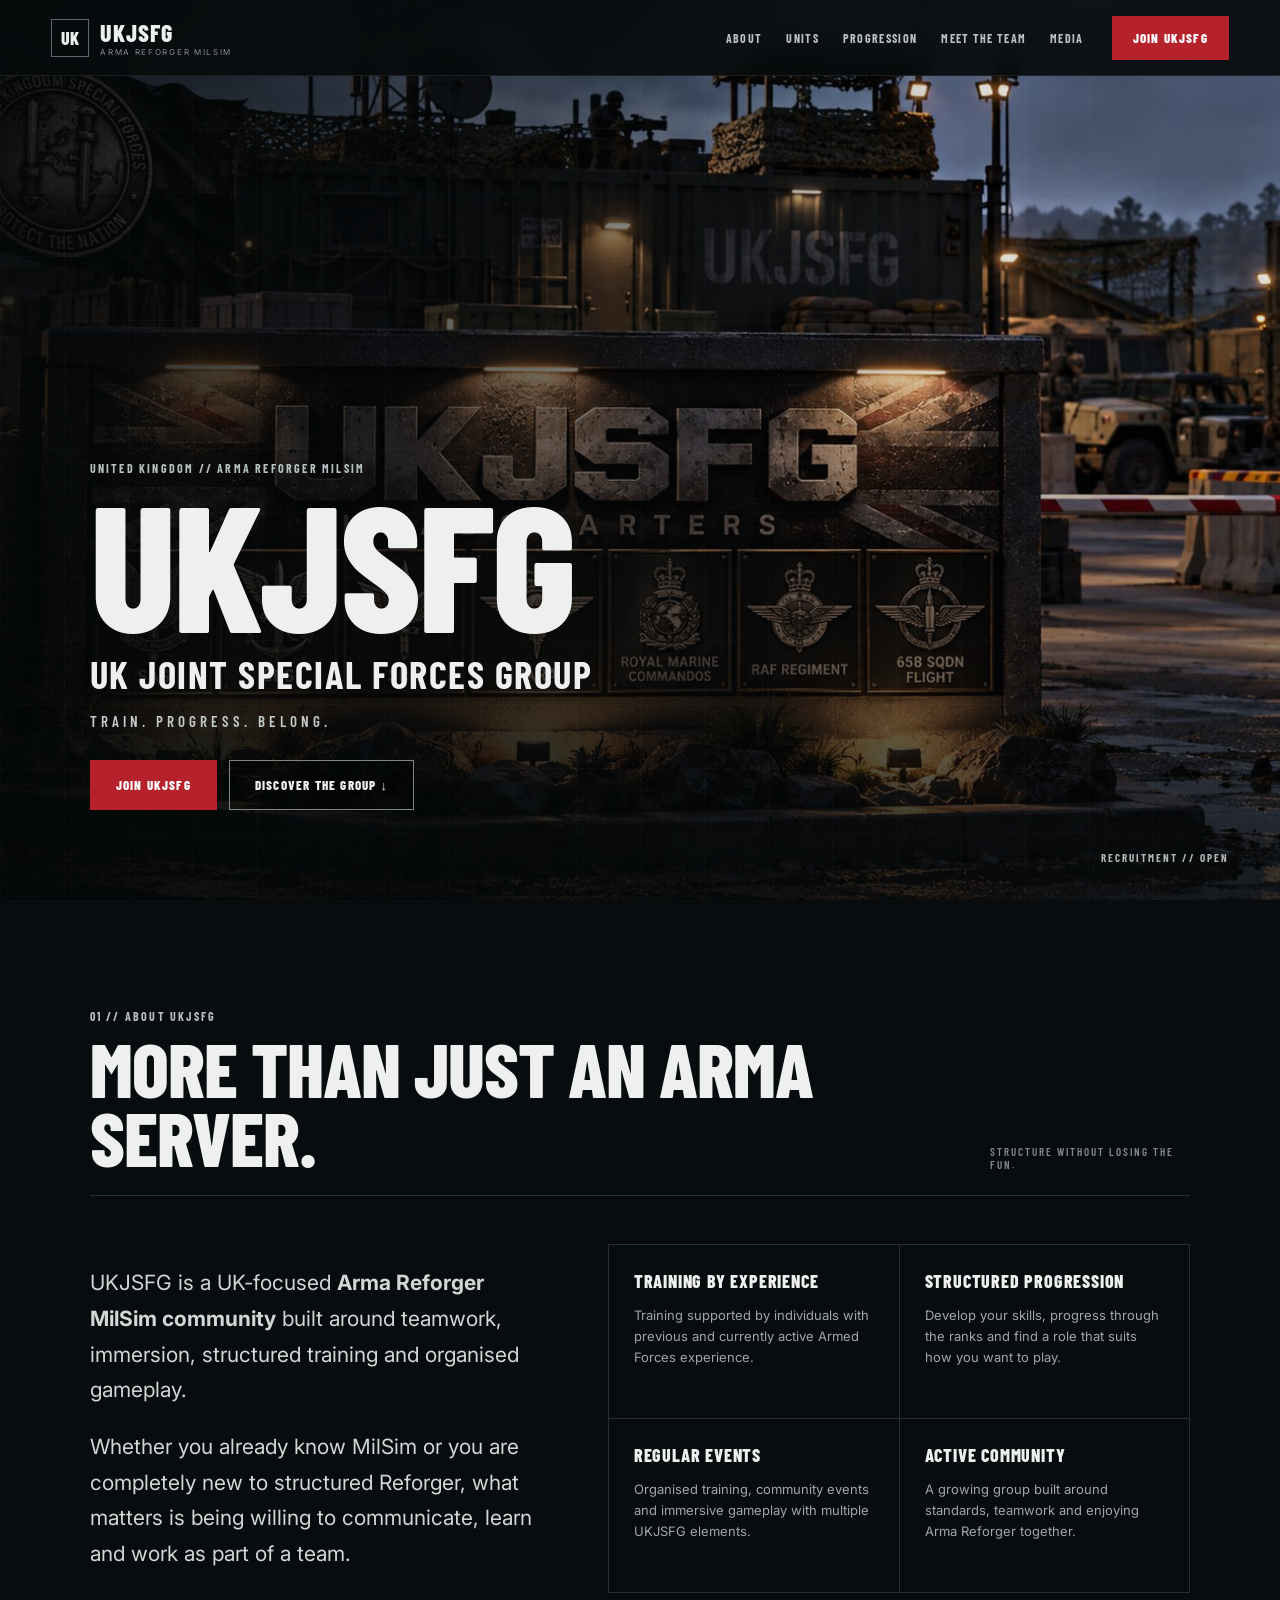
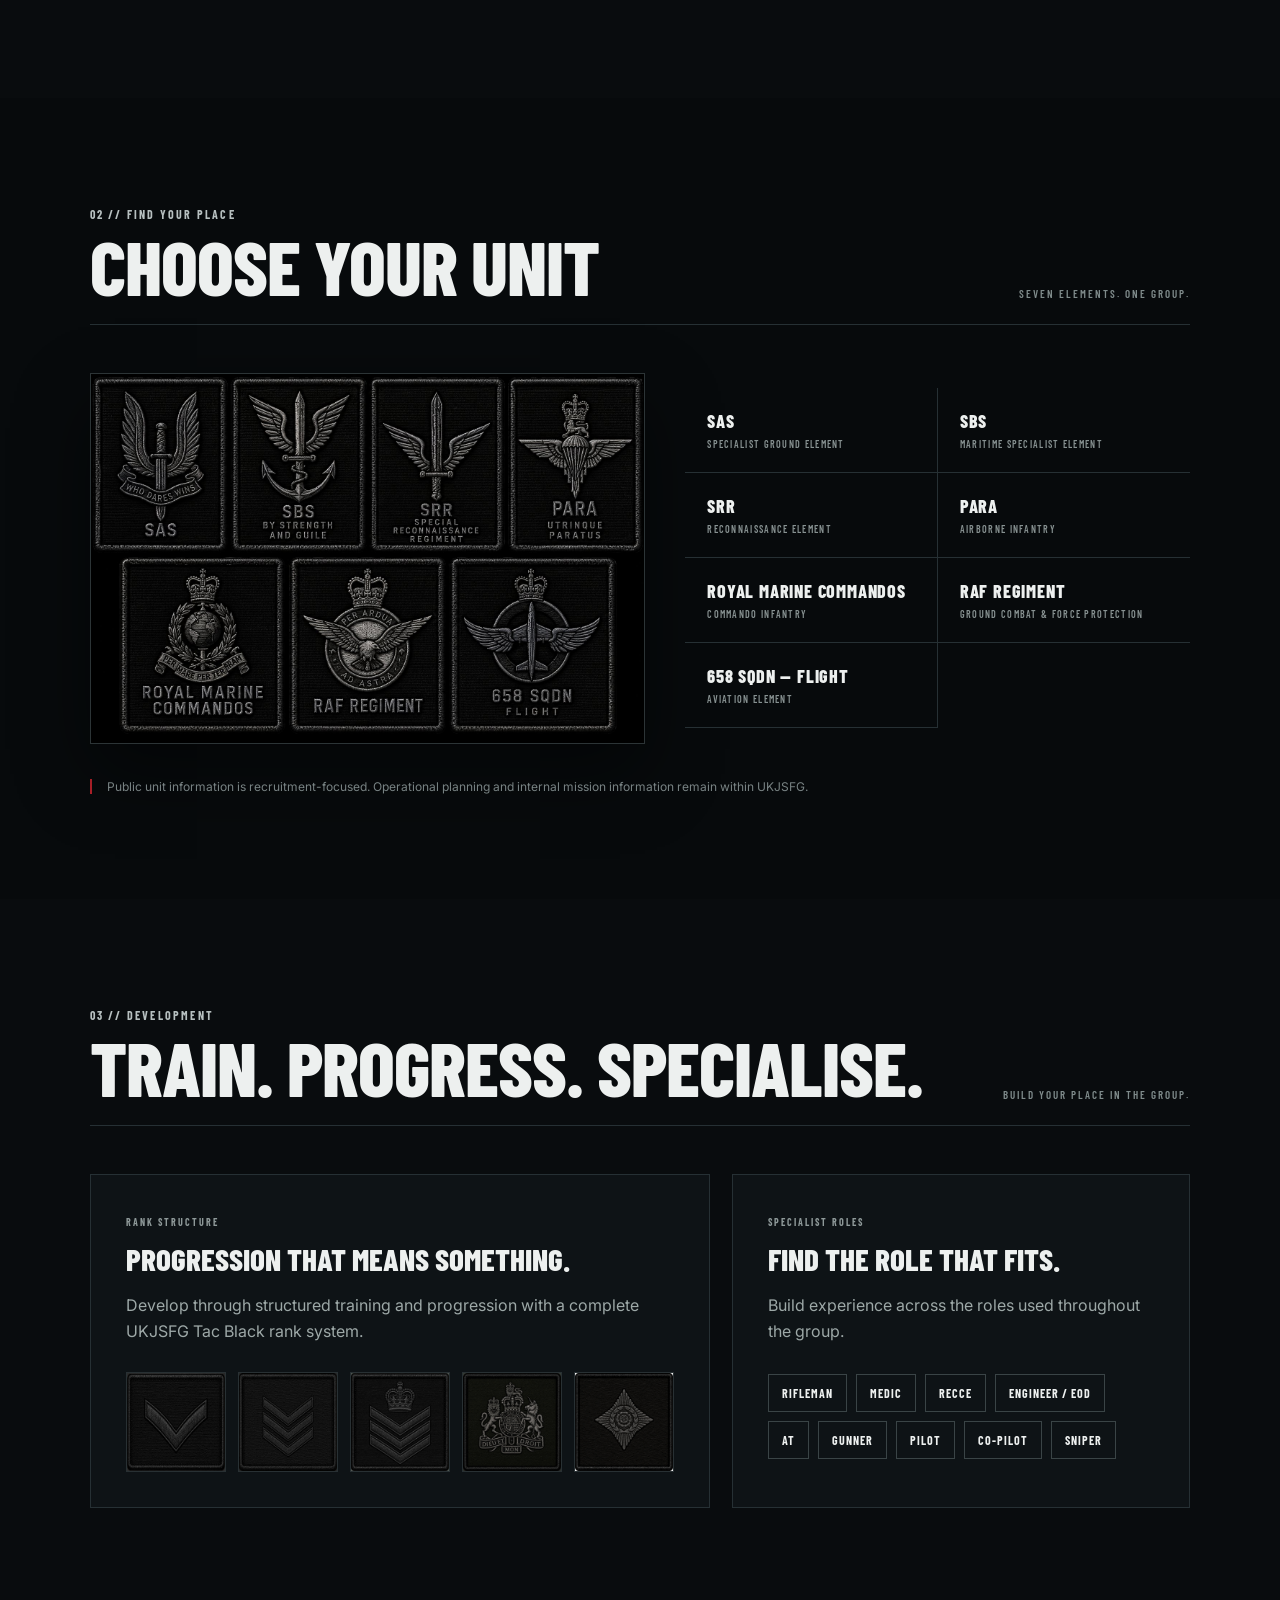
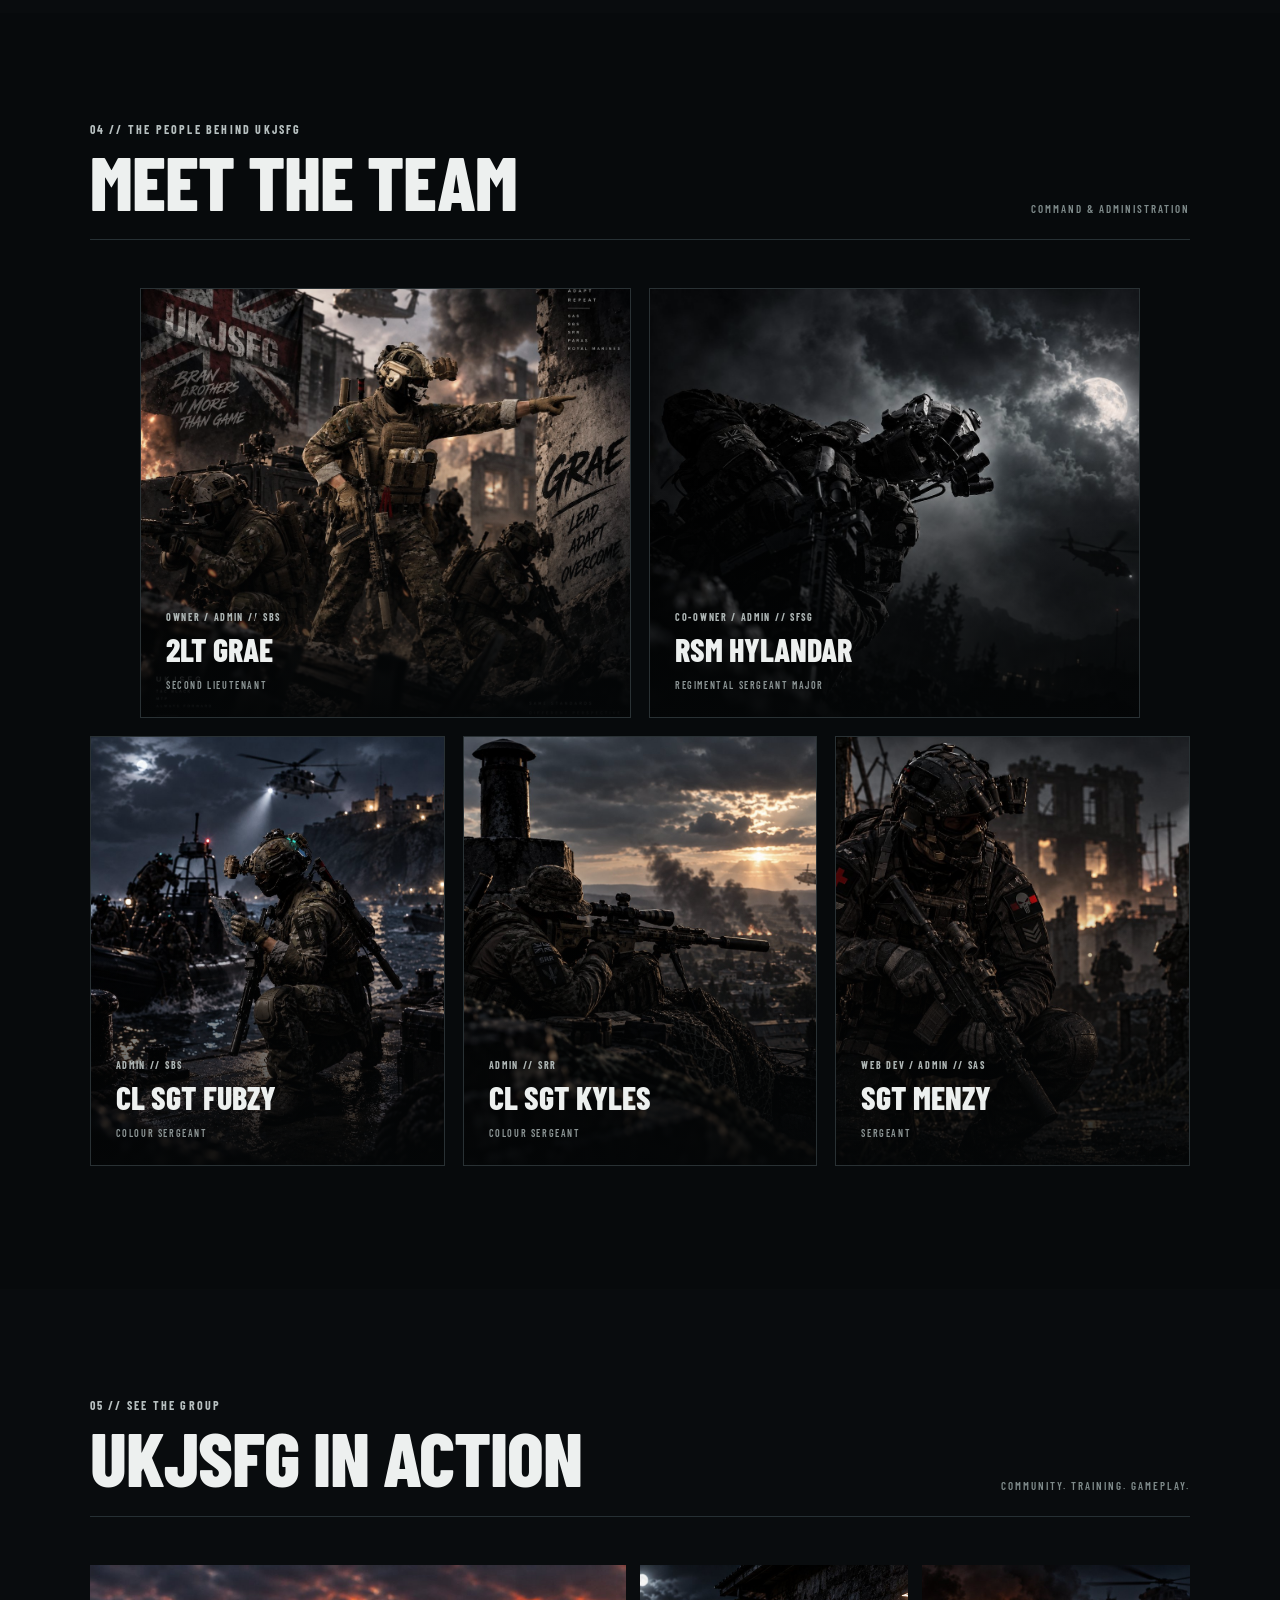
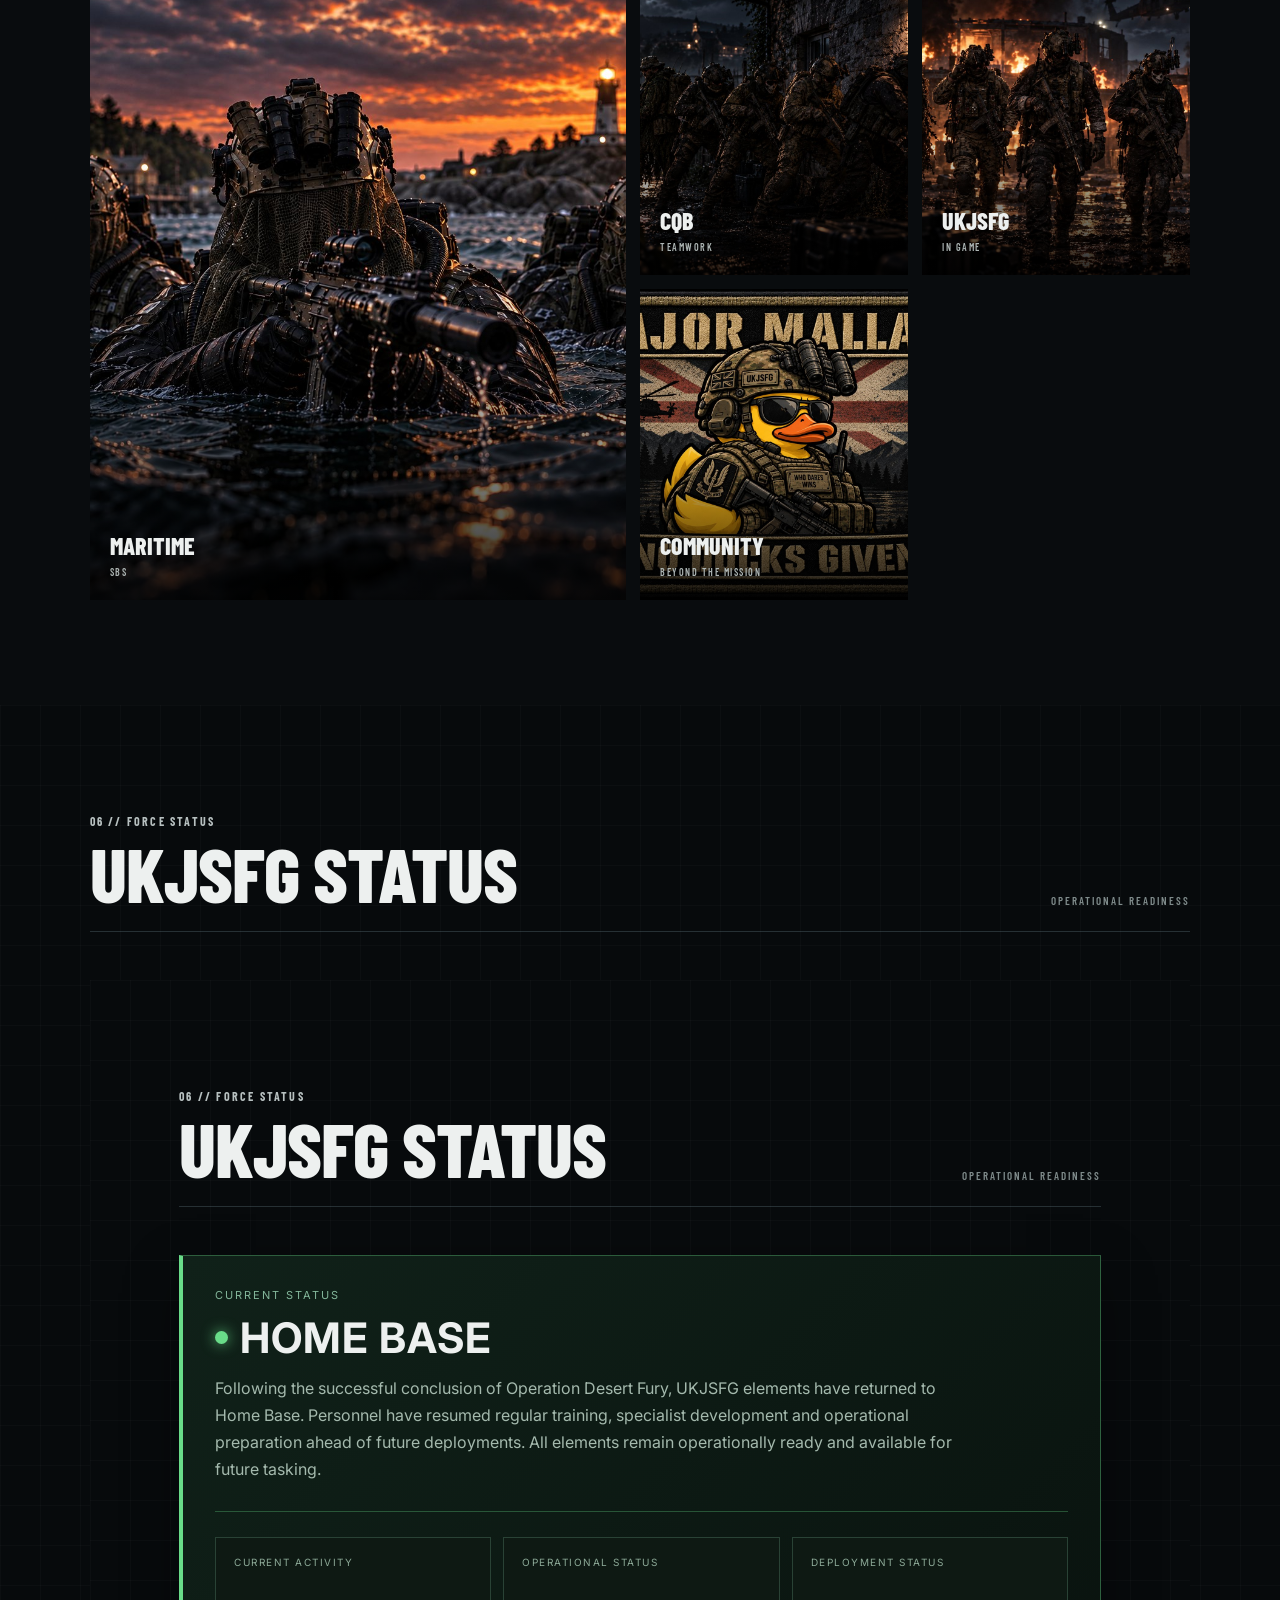
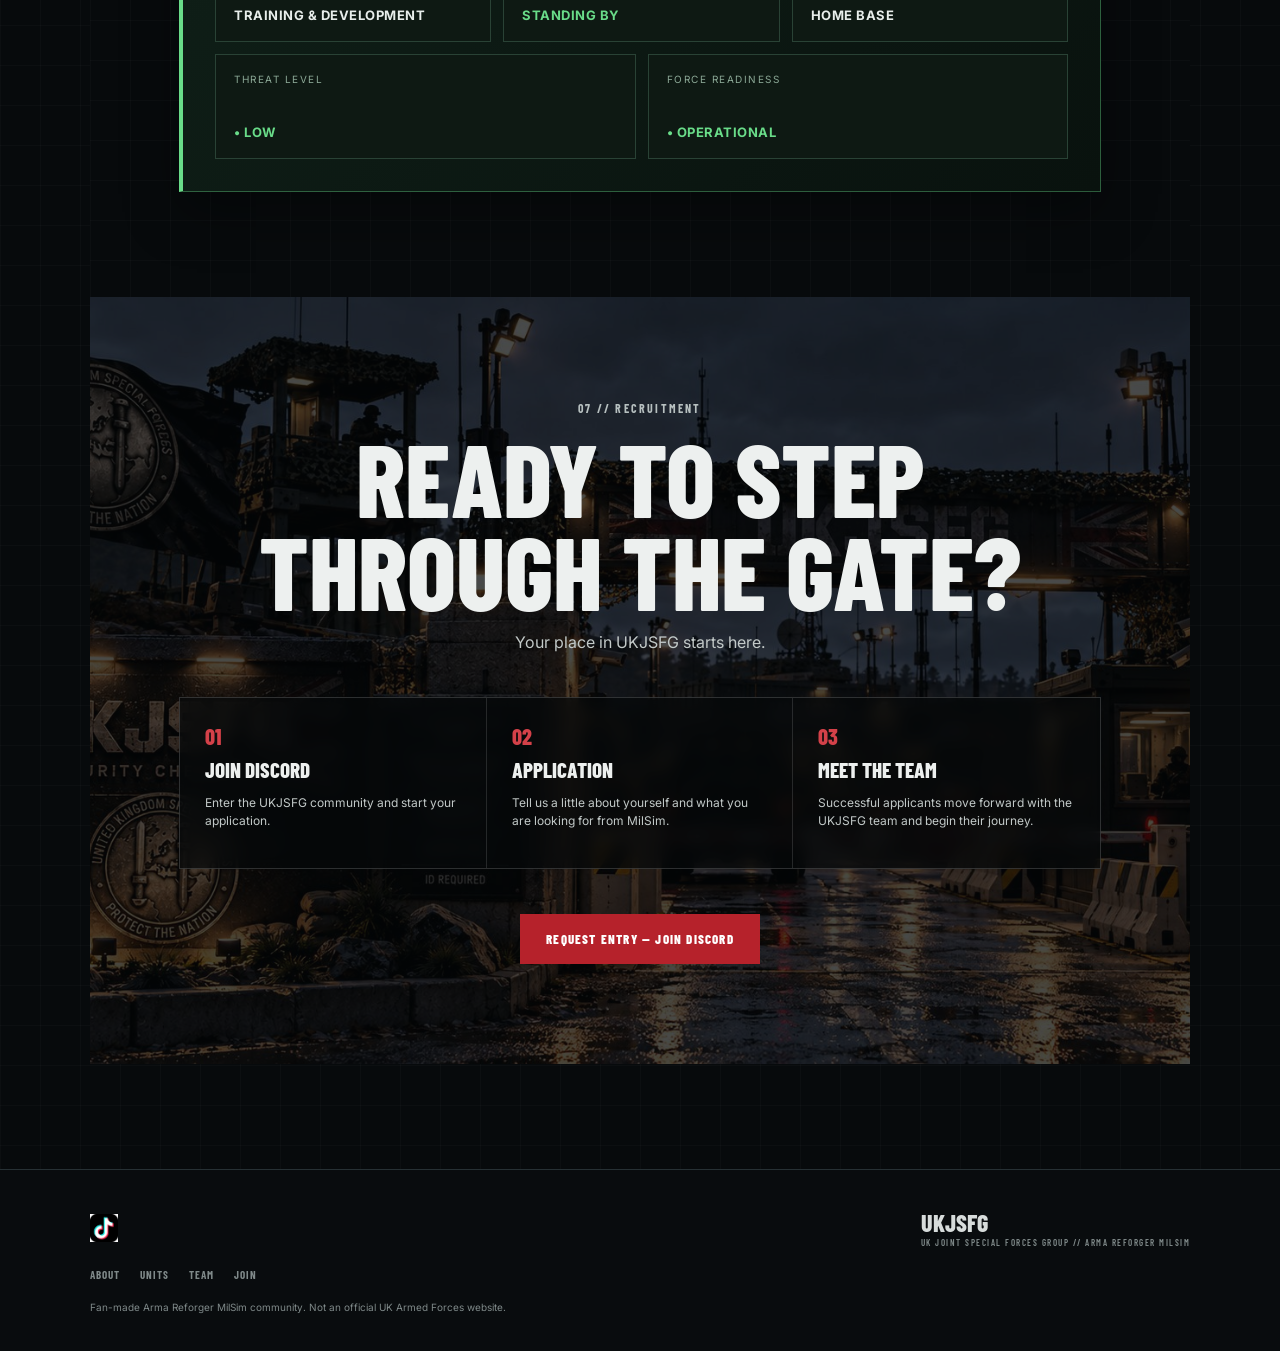
==== commit 7ce6f6ef: "Update index.html" ====
--- a/index.html
+++ b/index.html
@@ -200,7 +200,7 @@
        height="28">
 </a>
 <div><b>UKJSFG</b><span>UK JOINT SPECIAL FORCES GROUP // ARMA REFORGER MILSIM</span></div><div class="footer-links"><a href="#about">ABOUT</a><a href="#units">UNITS</a><a href="#team">TEAM</a><a href="#join">JOIN</a></div><small>Fan-made Arma Reforger MilSim community. Not an official UK Armed Forces website.</small>
-</footer><script src="script.js"></script>
+</footer>
 
 <!-- UKJSFG UNIT INFORMATION POP-UP -->
 <dialog id="unit-modal" class="unit-modal">
@@ -228,5 +228,8 @@
 </dialog>
 <!-- END UNIT INFORMATION POP-UP -->
 
+<script src="script.js"></script>
 </body>
 </html>
+
+ 
--- a/styles.css
+++ b/styles.css
@@ -299,4 +299,32 @@
 }
 
 
-
+/* =========================================
+   UKJSFG — CLICKABLE SPECIALIST ROLES
+   ========================================= */
+
+.role-tags .role-link {
+  display: inline-block;
+  border: 1px solid #3a4446;
+  padding: 11px 13px;
+  font-family: 'Barlow Condensed', sans-serif;
+  font-size: 12px;
+  font-weight: 700;
+  letter-spacing: 1px;
+  color: #edf0ef;
+  text-decoration: none;
+  cursor: pointer;
+  transition: all 0.25s ease;
+}
+
+.role-tags .role-link:hover {
+  border-color: #b6222b;
+  background: #151b1e;
+  color: #ff4545;
+  transform: translateY(-2px);
+}
+
+.role-tags .role-link:focus-visible {
+  outline: 2px solid #b6222b;
+  outline-offset: 3px;
+}
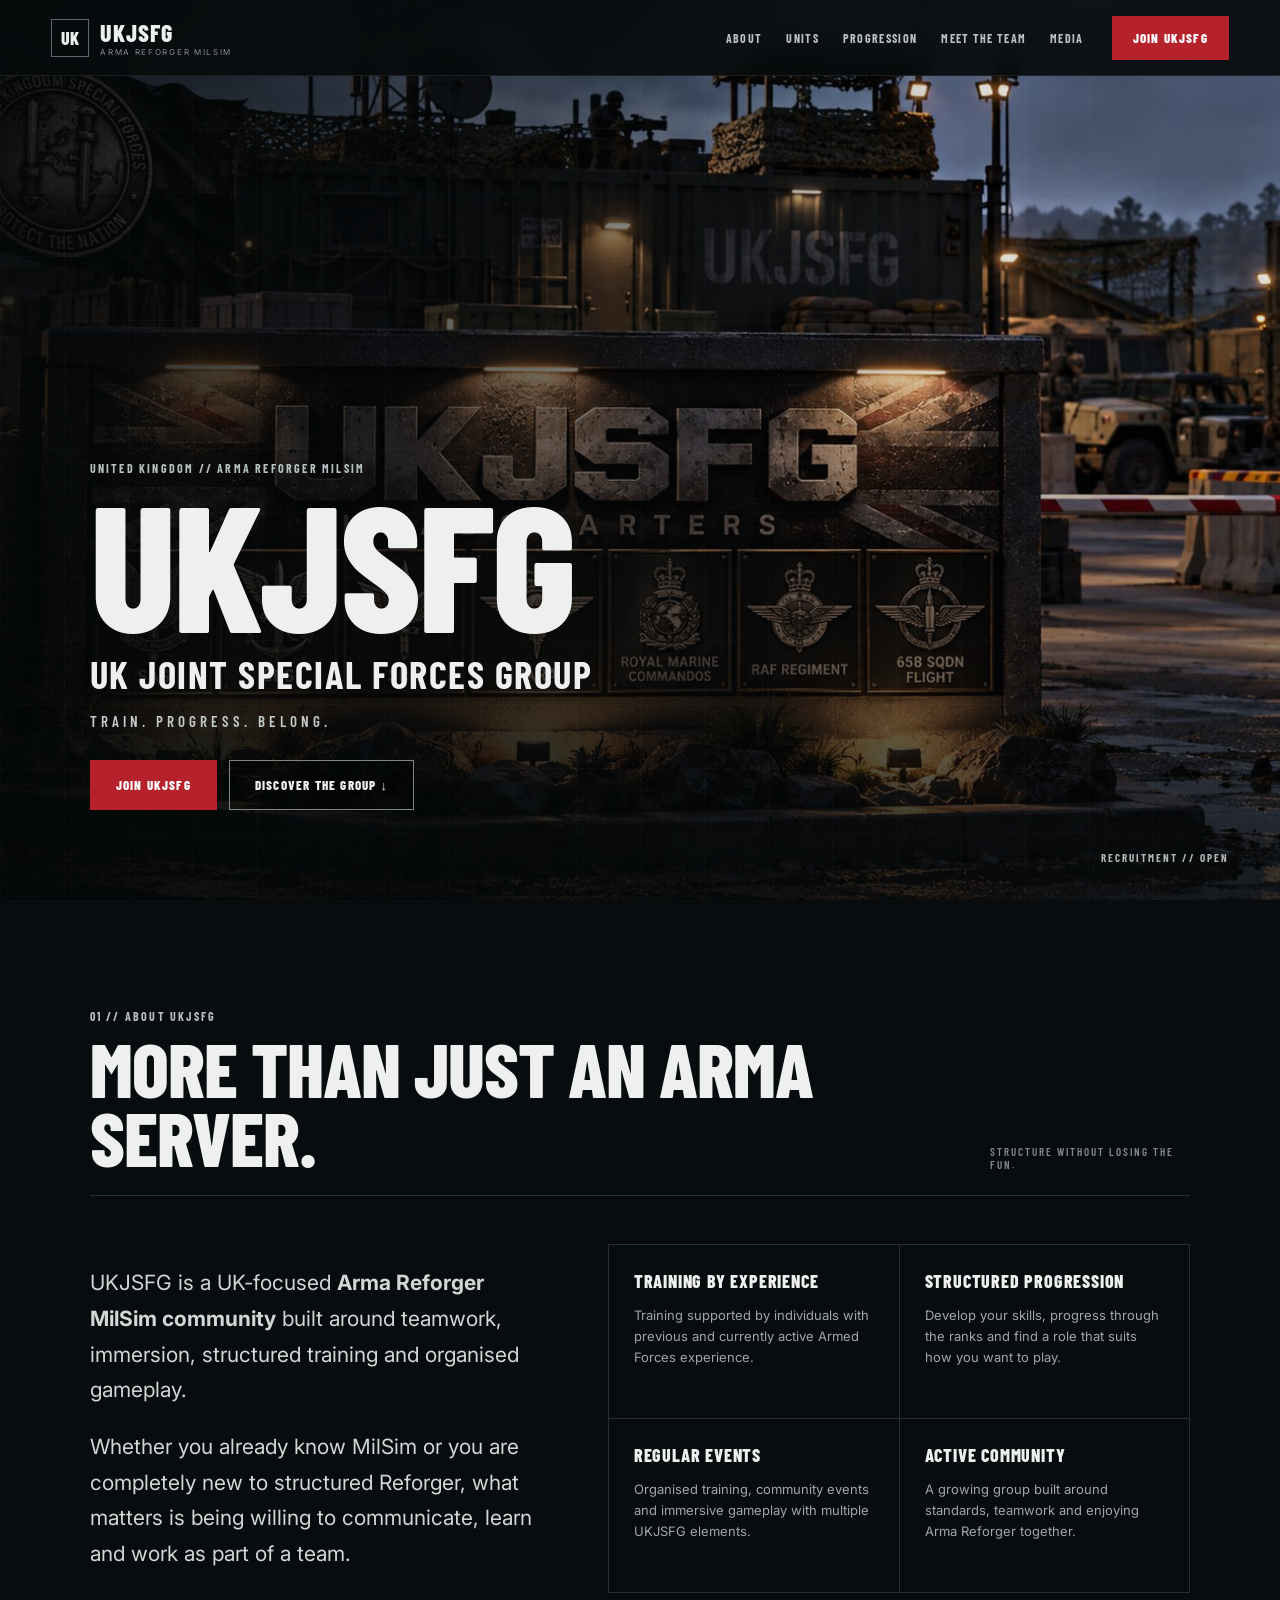
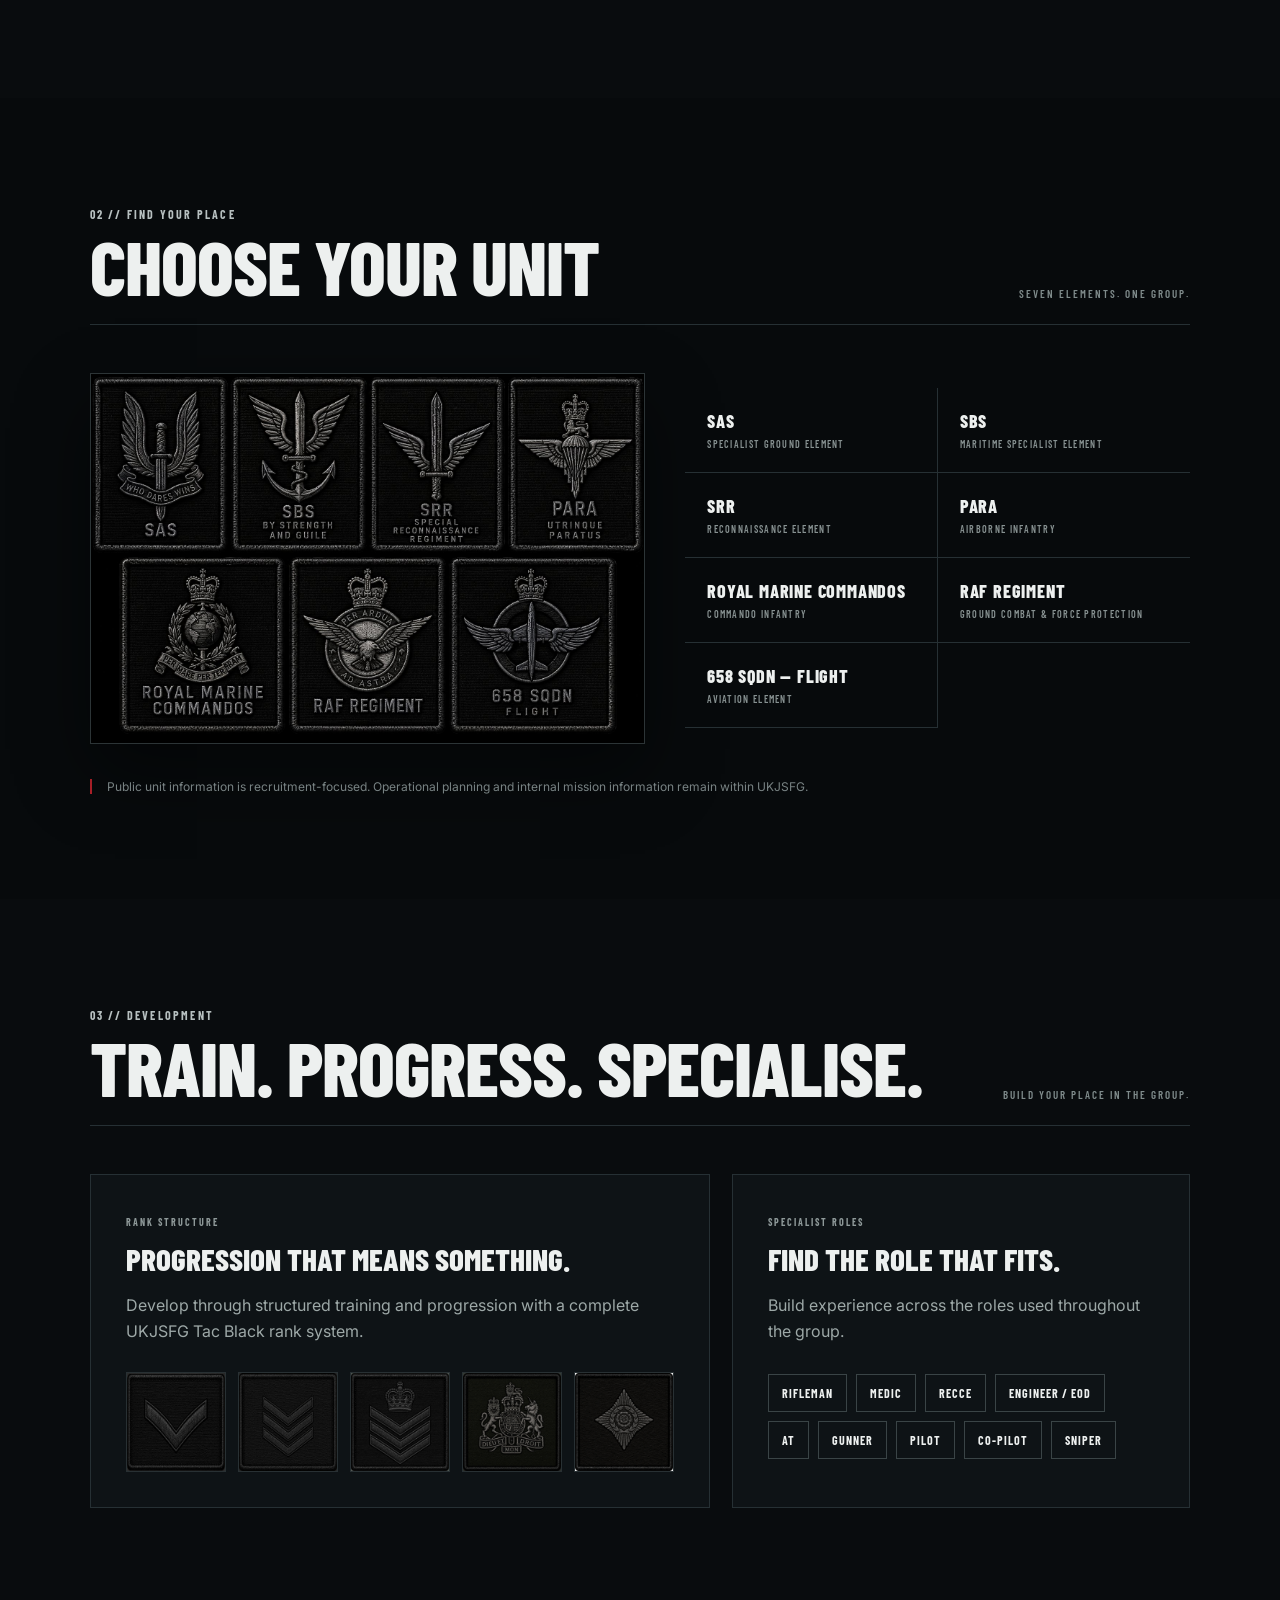
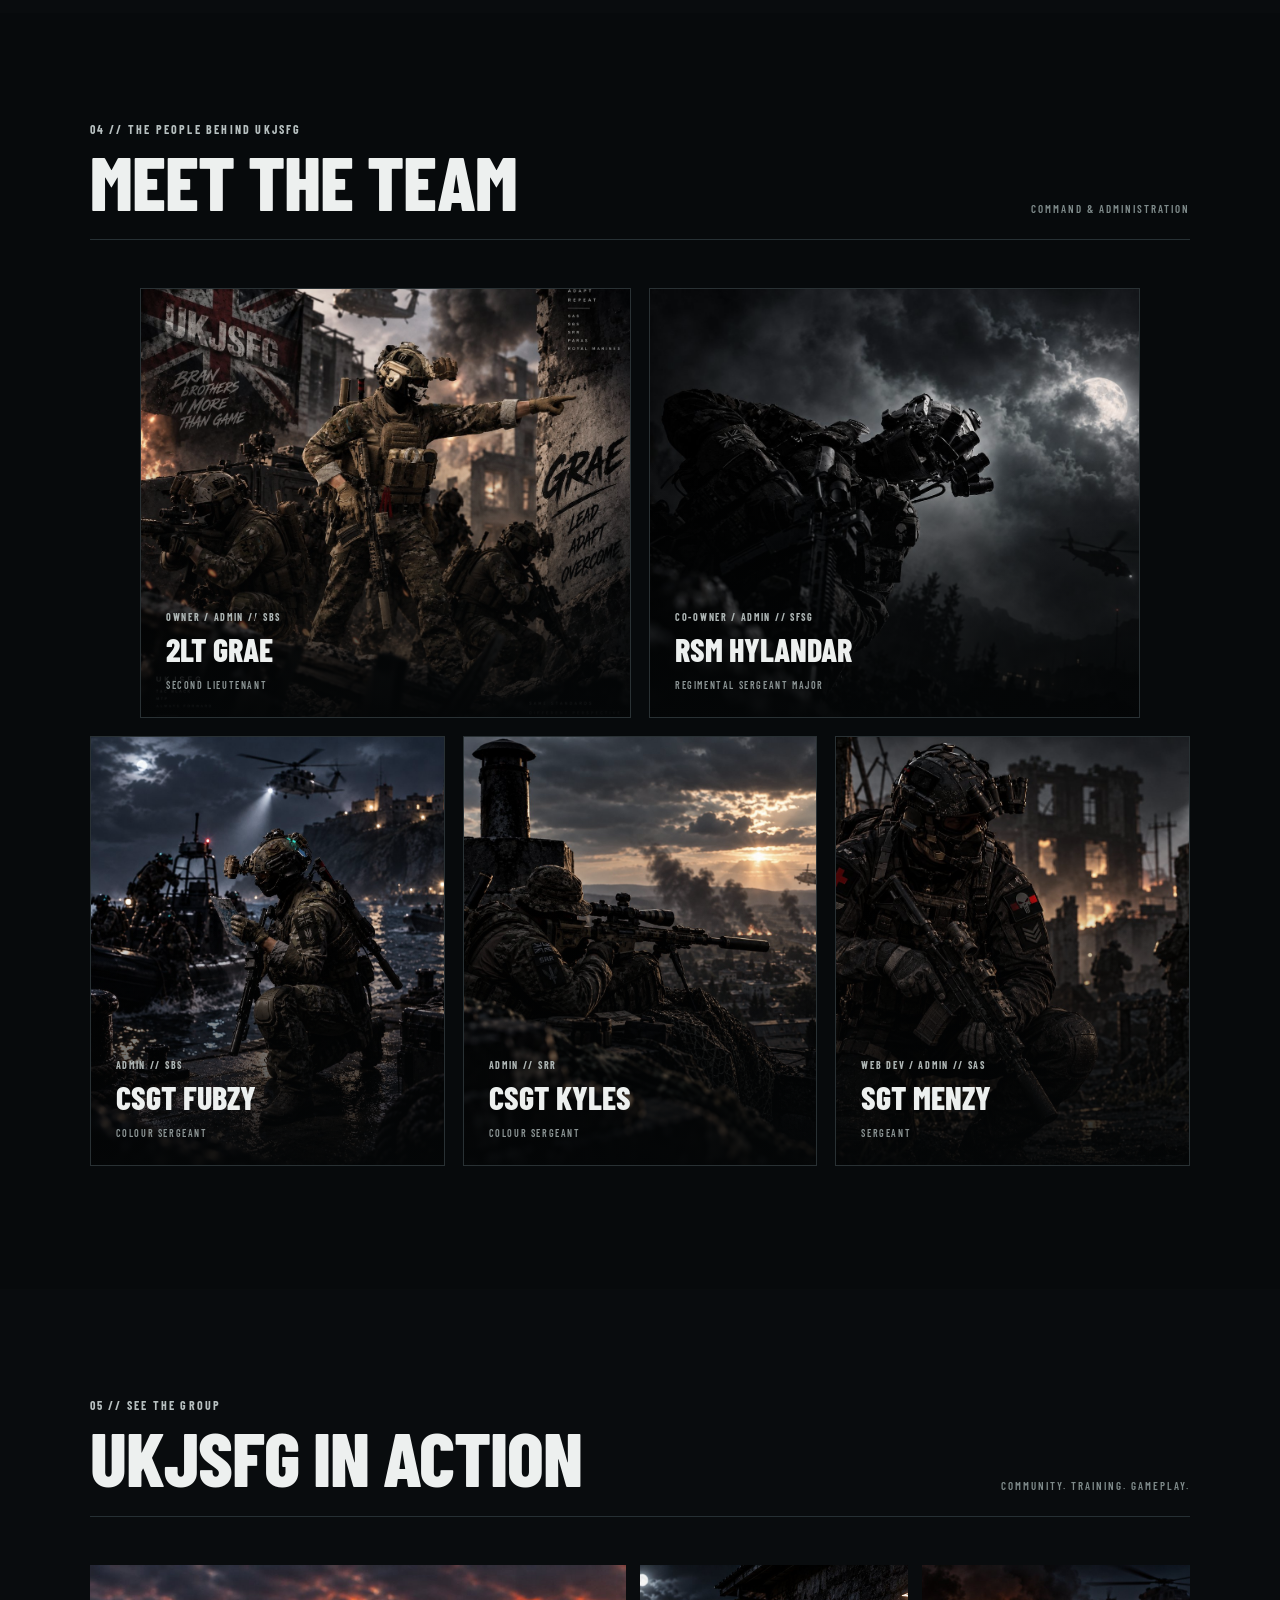
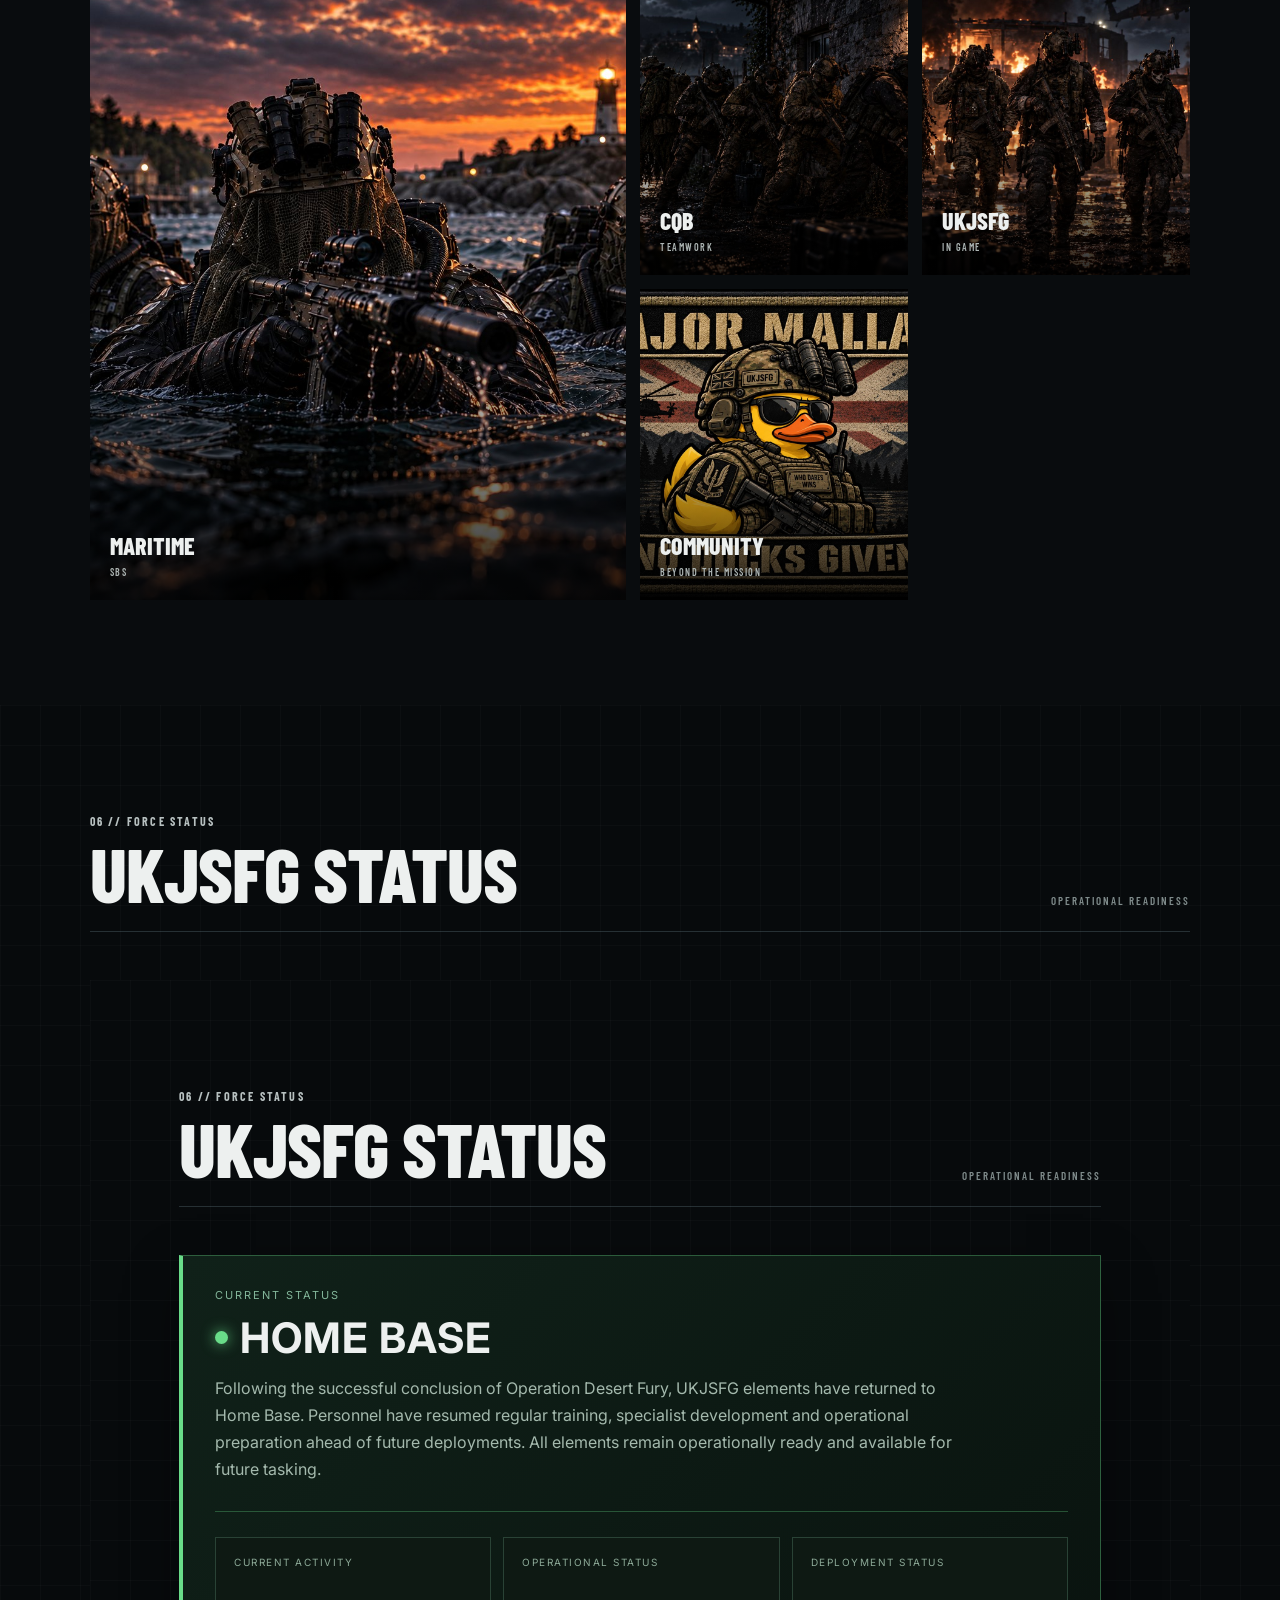
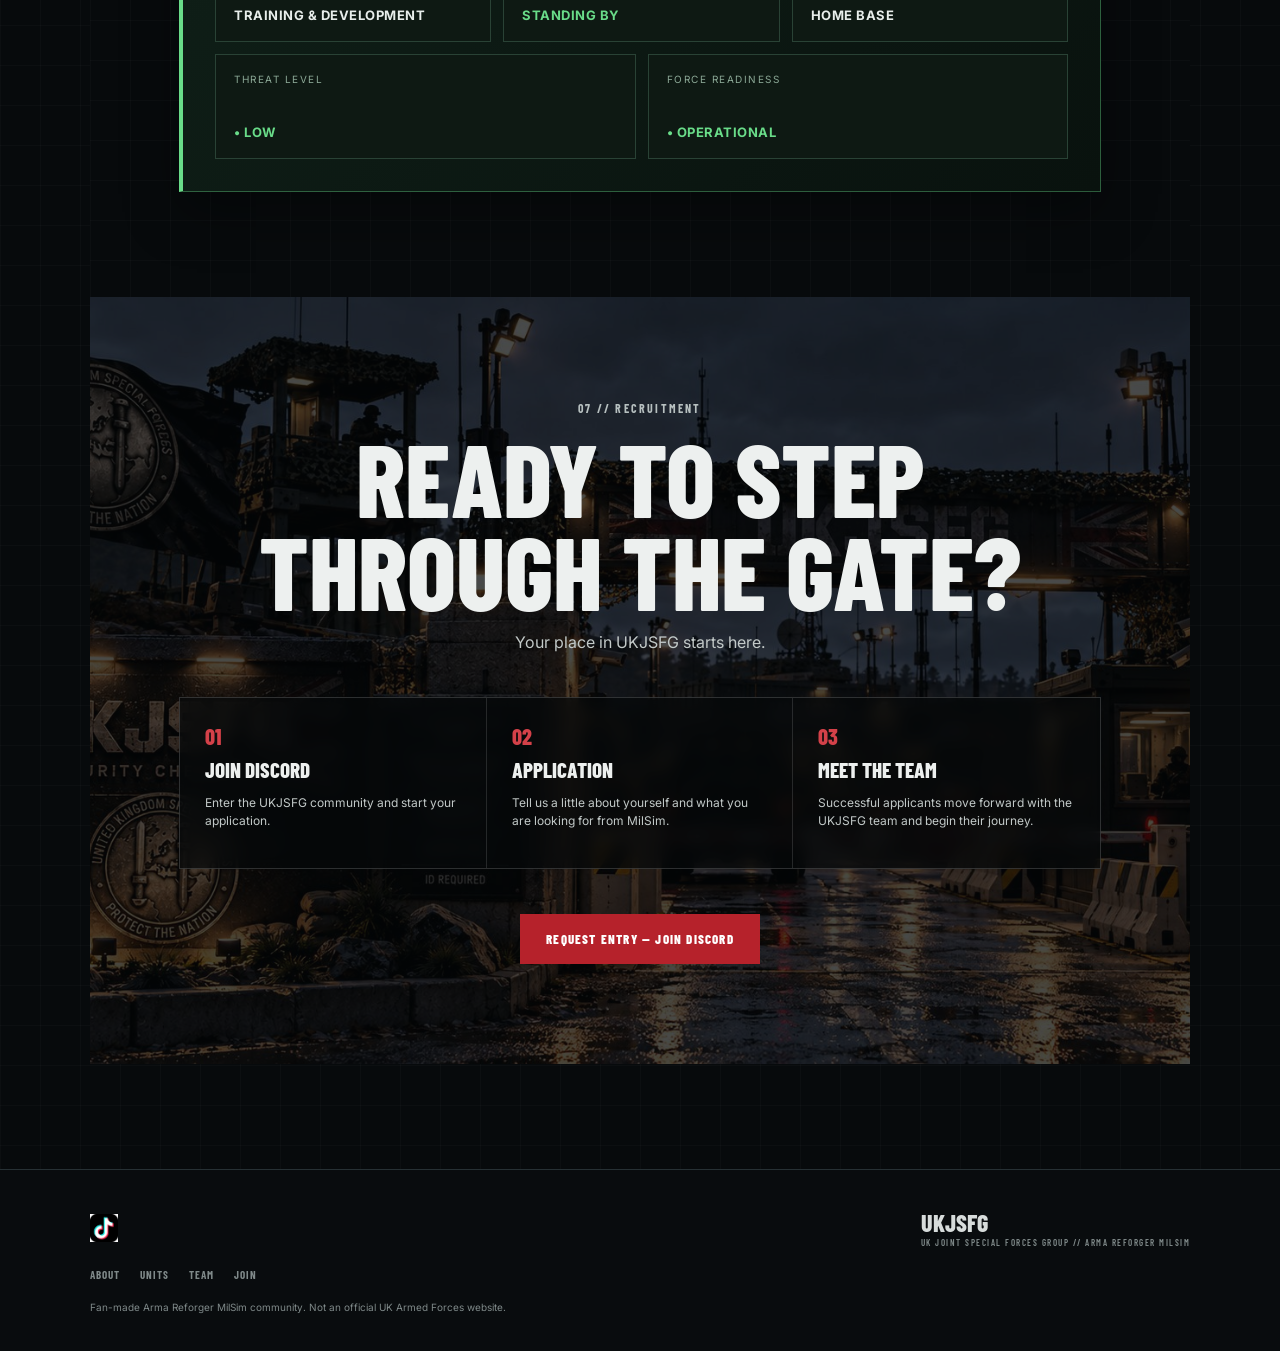
==== commit 2efbe8b6: "Update index.html" ====
--- a/index.html
+++ b/index.html
@@ -110,7 +110,7 @@
 <section id="team" class="section section-dark">
  <div class="section-head"><div><span class="kicker">04 // THE PEOPLE BEHIND UKJSFG</span><h2>MEET THE TEAM</h2></div><span>COMMAND & ADMINISTRATION</span></div>
  <div class="senior-row"><article class="personnel-card"><img src="assets/grae.jpg" alt="Grae"><div><small>OWNER / ADMIN // SBS</small><h3>2LT GRAE</h3><span>SECOND LIEUTENANT</span></div></article><article class="personnel-card"><img src="assets/hylandar.jpg" alt="Hylandar"><div><small>CO-OWNER / ADMIN // SFSG</small><h3>RSM HYLANDAR</h3><span>REGIMENTAL SERGEANT MAJOR</span></div></article></div>
- <div class="team-row"><article class="personnel-card"><img src="assets/fubzy.jpg" alt="Fubzy"><div><small>ADMIN // SBS</small><h3>CL SGT FUBZY</h3><span>COLOUR SERGEANT</span></div></article><article class="personnel-card"><img src="assets/kyles.jpg" alt="Kyles"><div><small>ADMIN // SRR</small><h3>CL SGT KYLES</h3><span>COLOUR SERGEANT</span></div></article><article class="personnel-card"><img src="assets/menzy.jpg" alt="Menzy"><div><small>WEB DEV / ADMIN // SAS</small><h3>SGT MENZY</h3><span>SERGEANT</span></div></article></div>
+ <div class="team-row"><article class="personnel-card"><img src="assets/fubzy.jpg" alt="Fubzy"><div><small>ADMIN // SBS</small><h3>CSGT FUBZY</h3><span>COLOUR SERGEANT</span></div></article><article class="personnel-card"><img src="assets/kyles.jpg" alt="Kyles"><div><small>ADMIN // SRR</small><h3>CSGT KYLES</h3><span>COLOUR SERGEANT</span></div></article><article class="personnel-card"><img src="assets/menzy.jpg" alt="Menzy"><div><small>WEB DEV / ADMIN // SAS</small><h3>SGT MENZY</h3><span>SERGEANT</span></div></article></div>
 </section>
 <section id="media" class="section media">
  <div class="section-head"><div><span class="kicker">05 // SEE THE GROUP</span><h2>UKJSFG IN ACTION</h2></div><span>COMMUNITY. TRAINING. GAMEPLAY.</span></div>
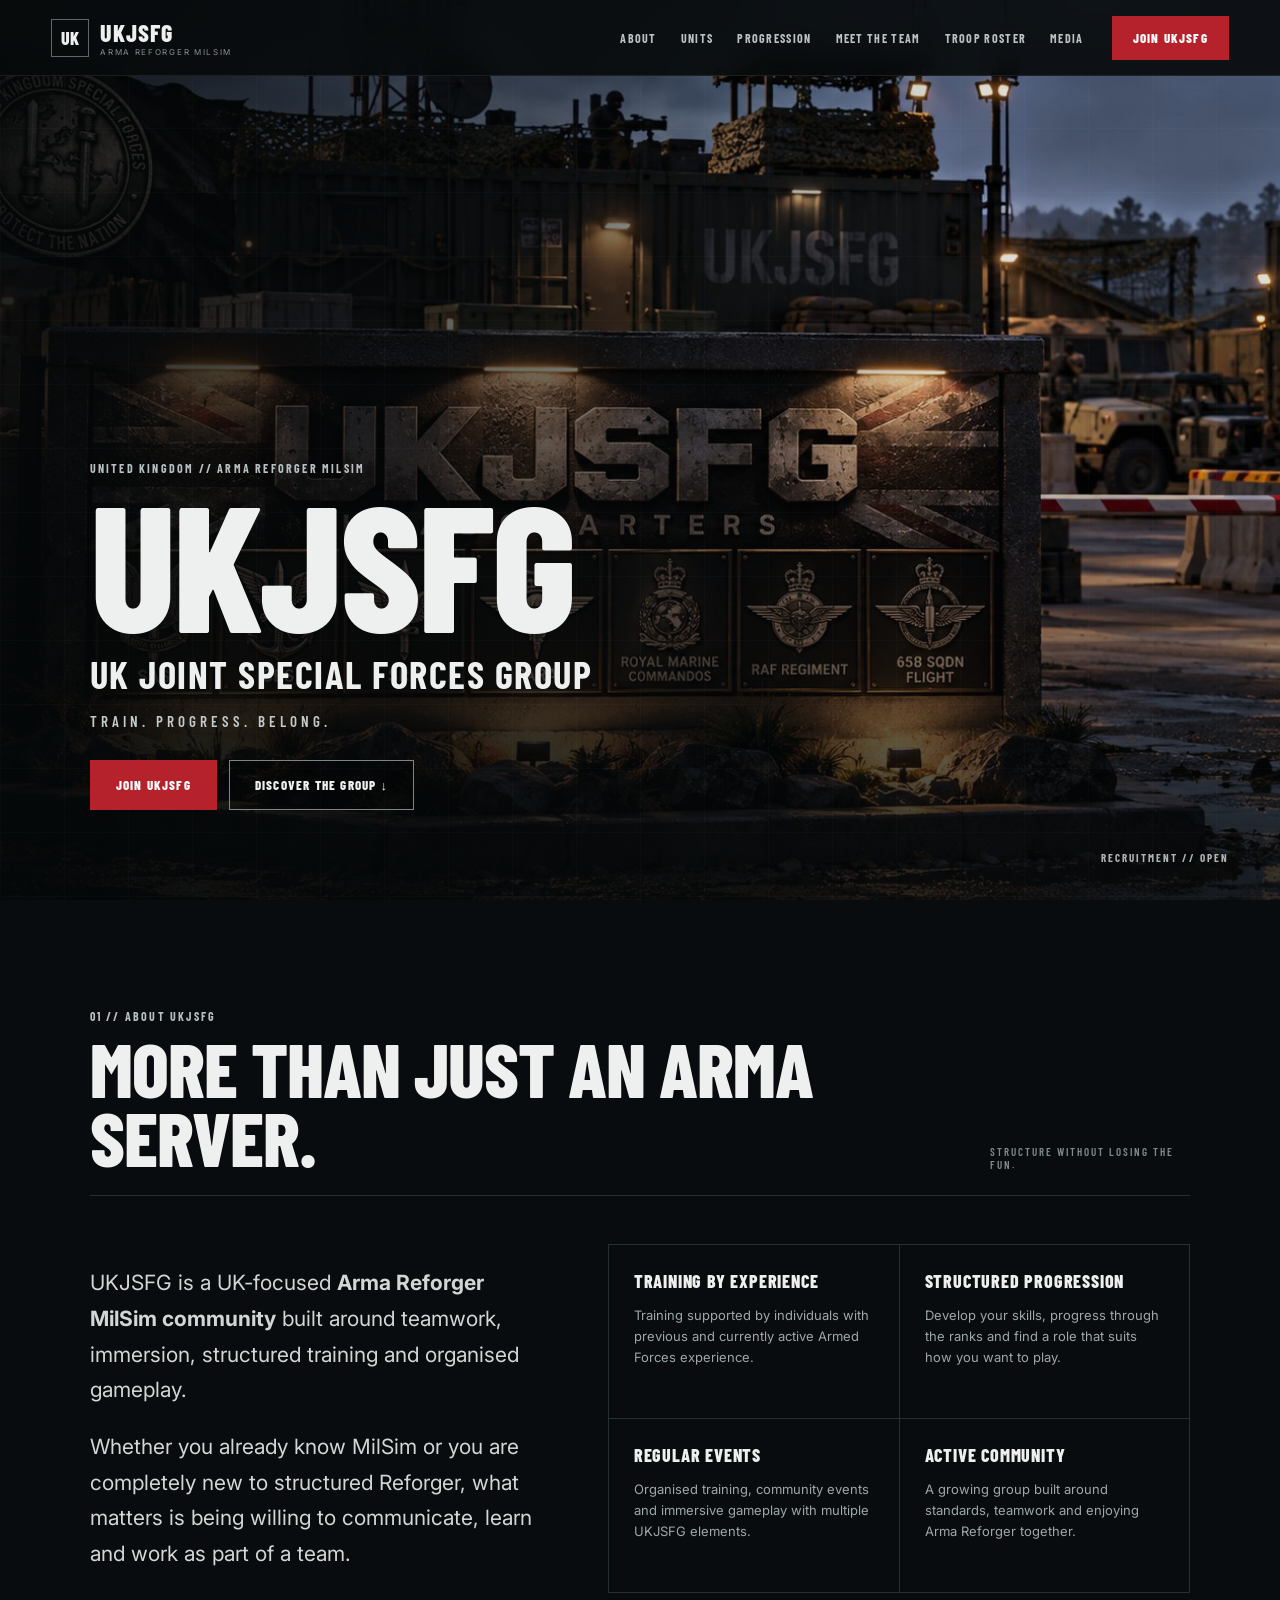
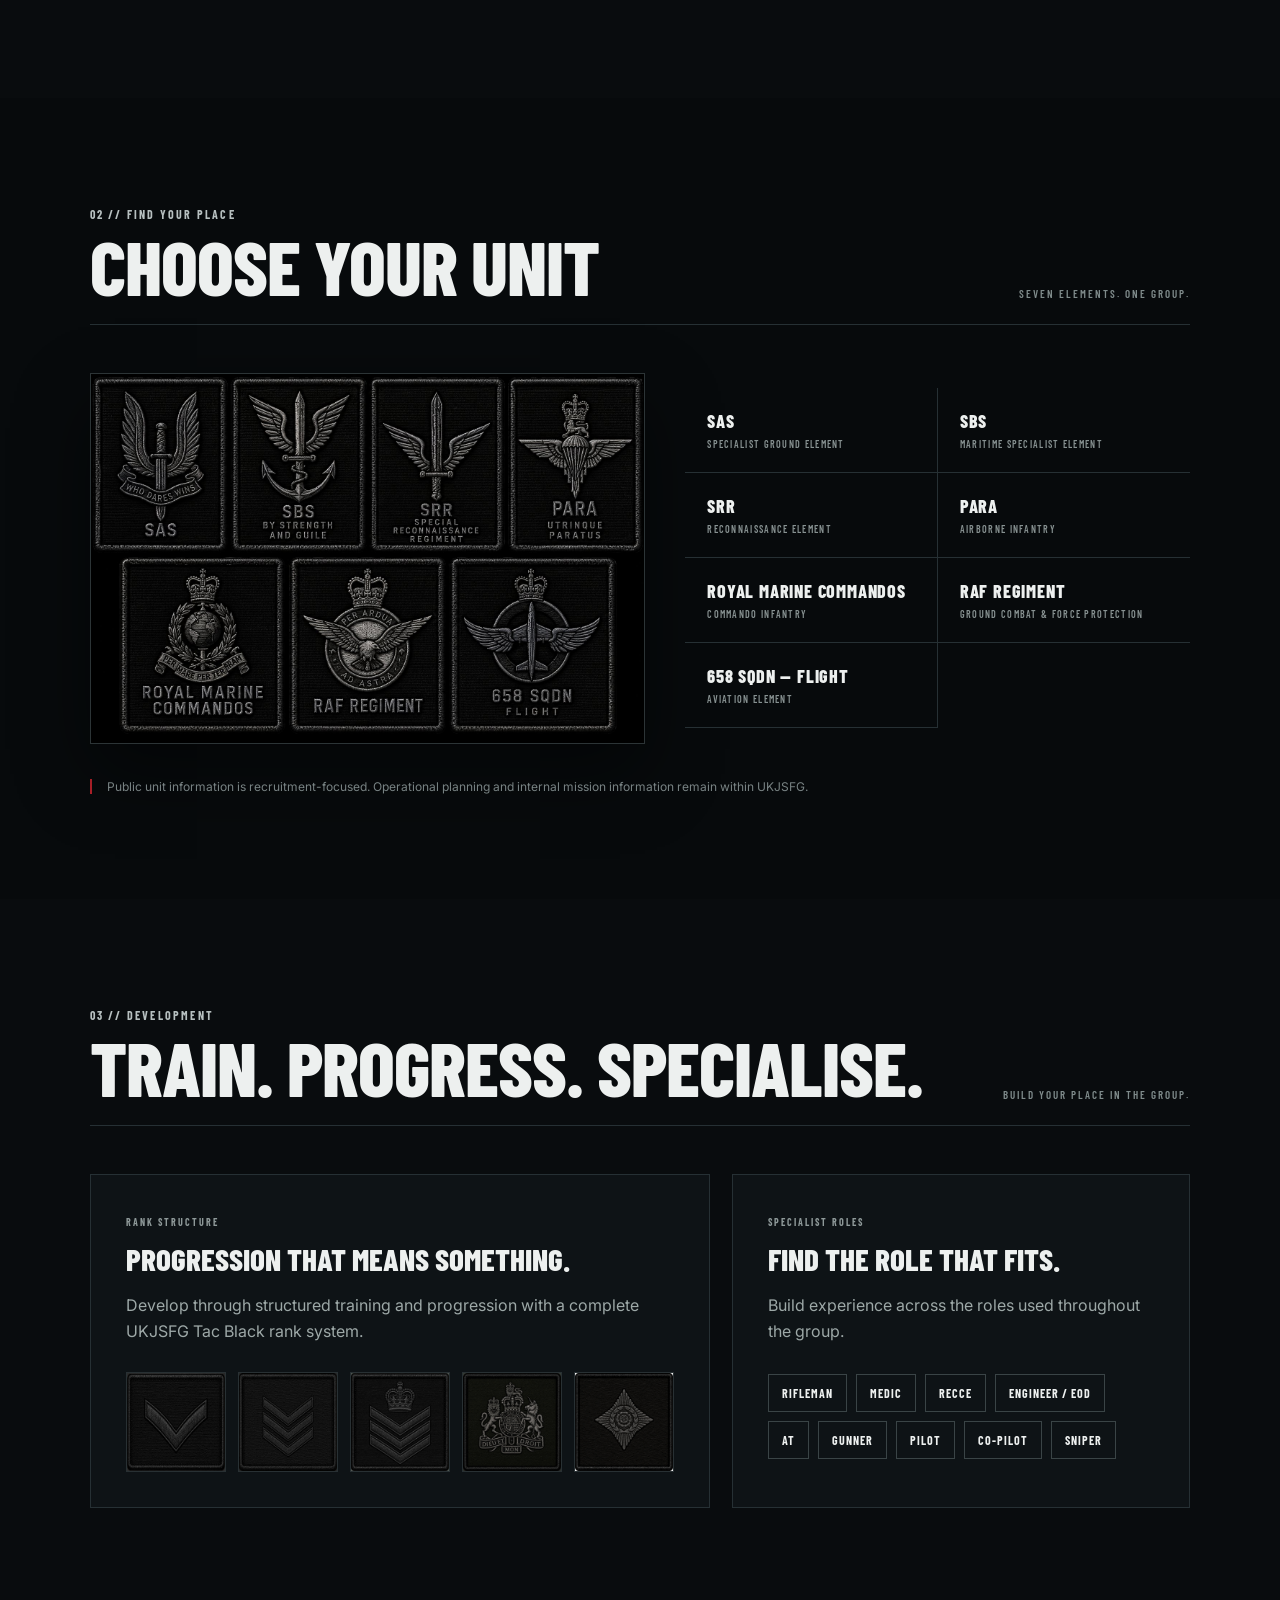
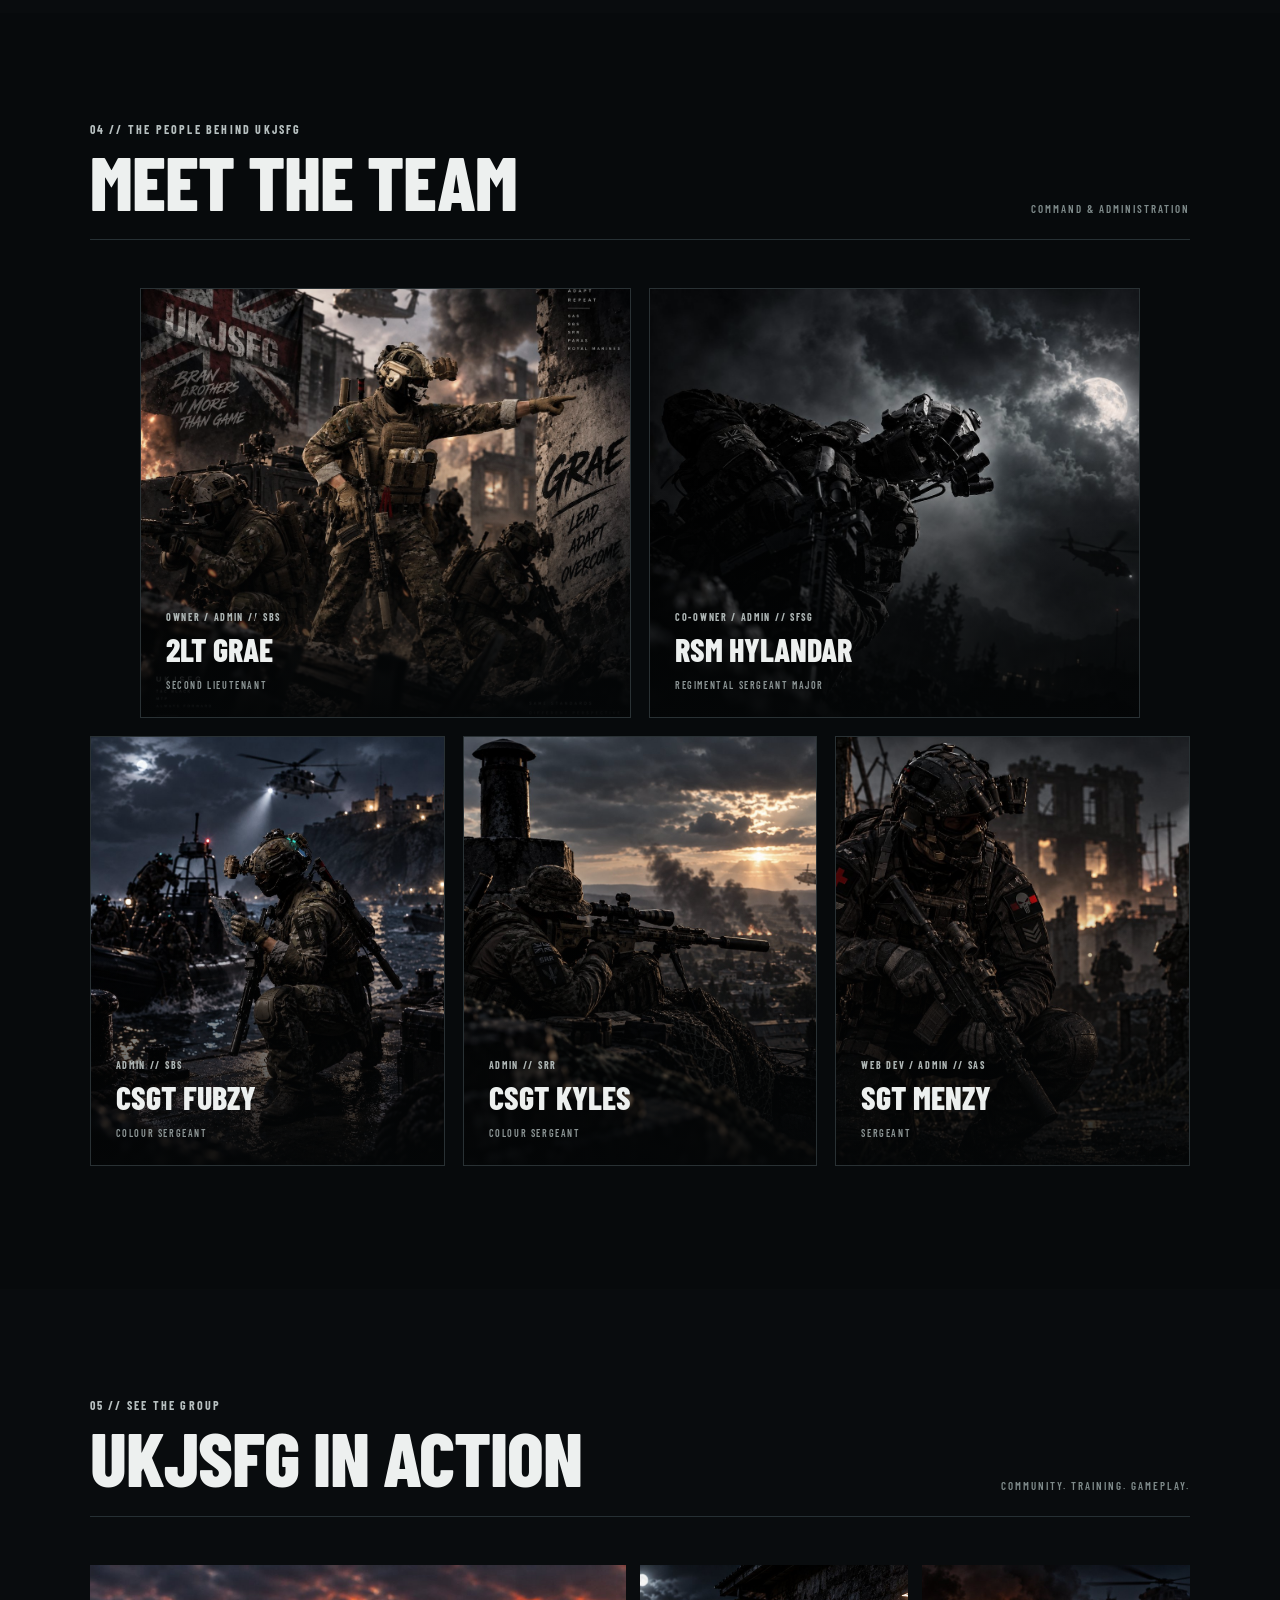
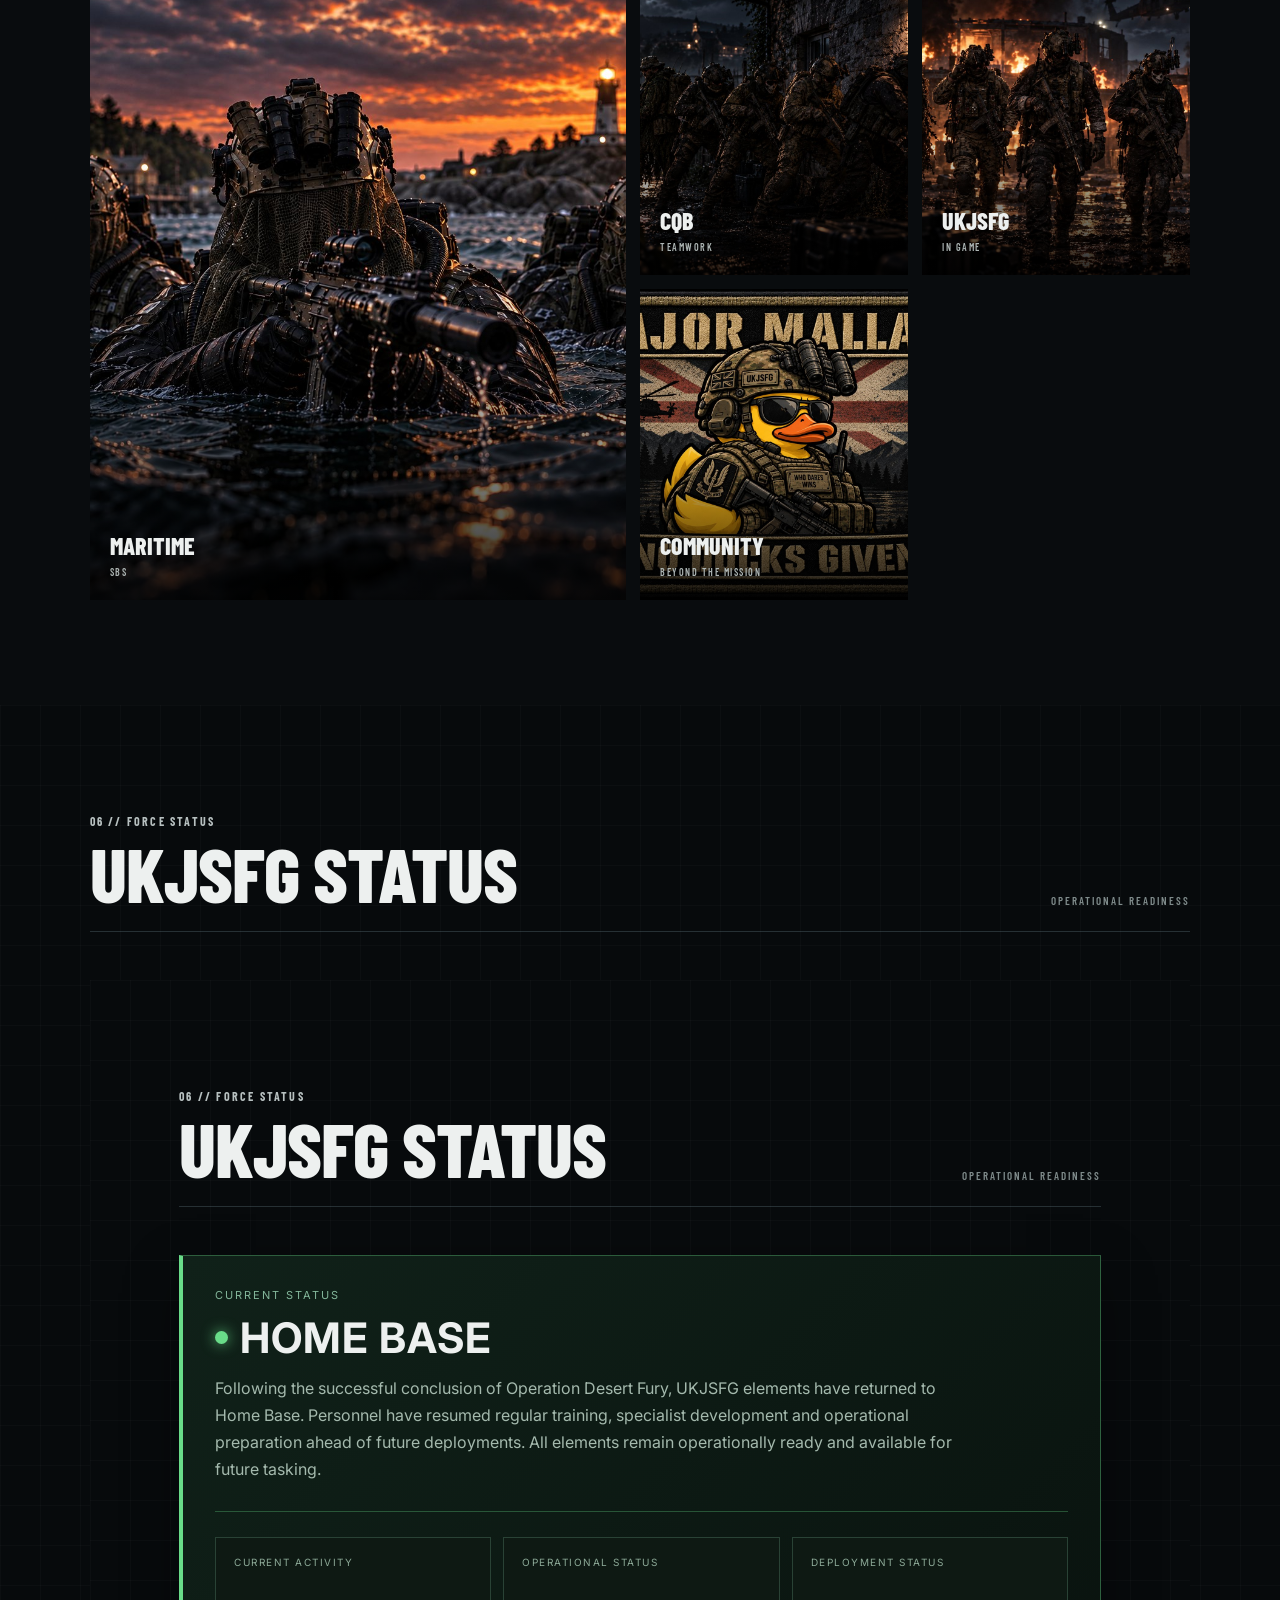
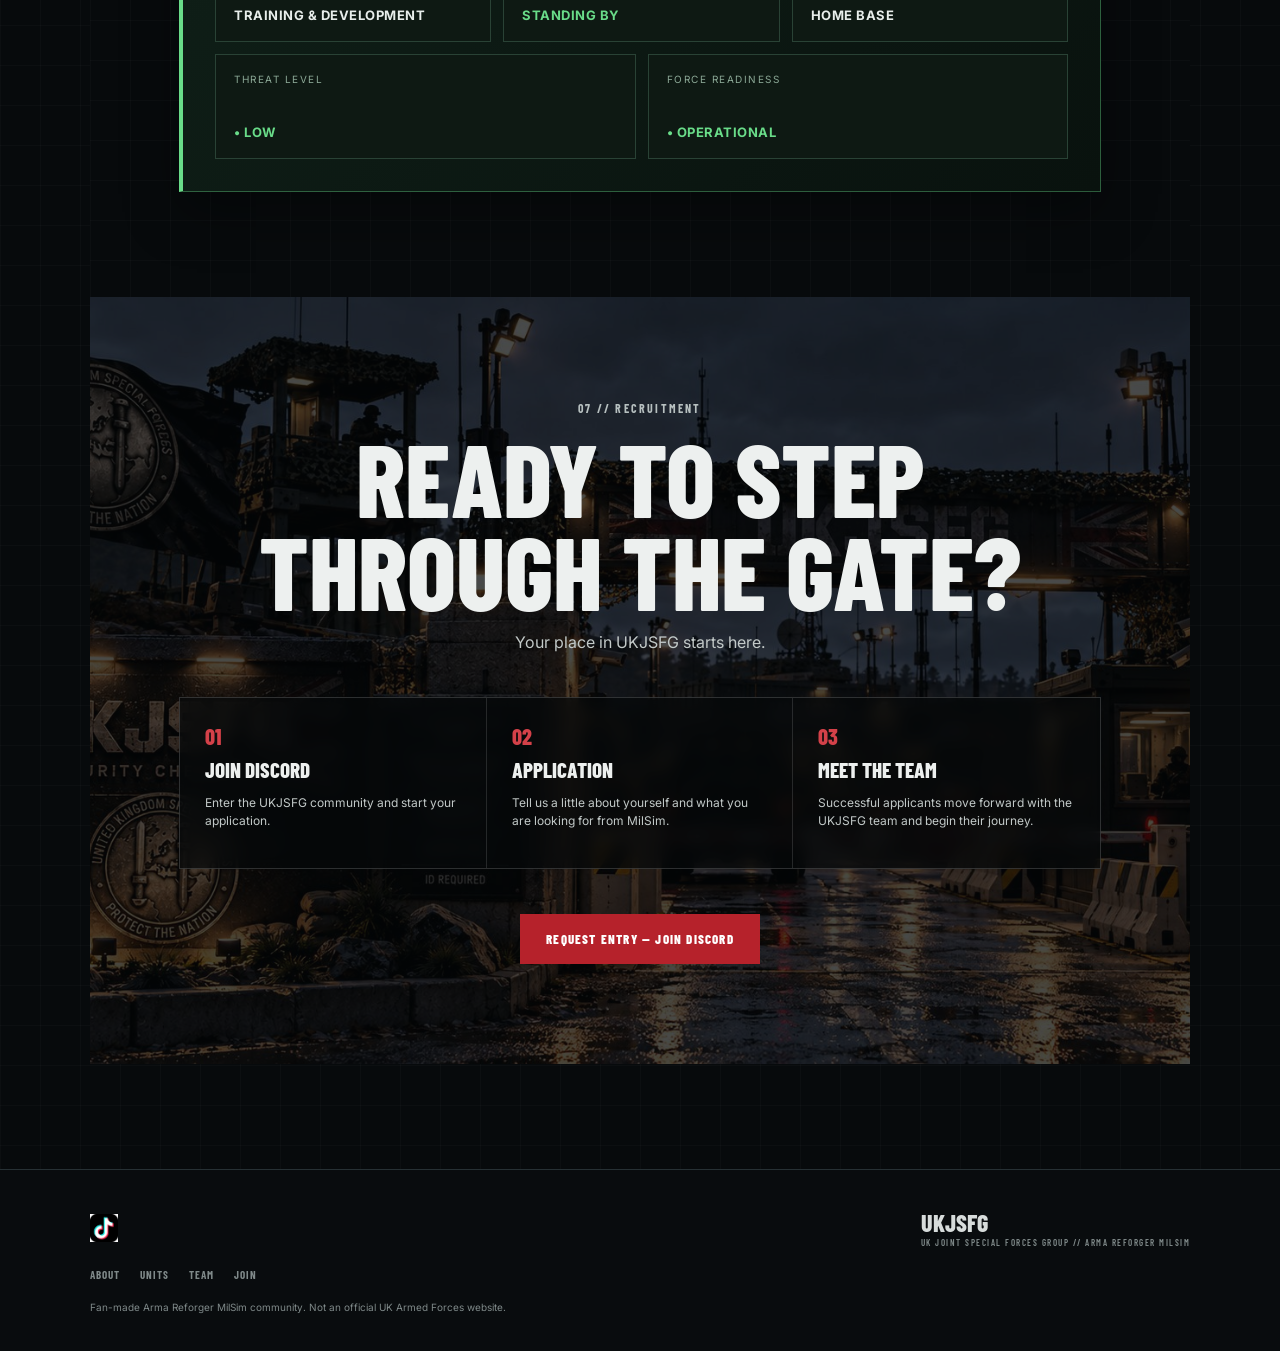
==== commit 54c8d24b: "Add files via upload" ====
--- a/index.html
+++ b/index.html
@@ -14,7 +14,7 @@
 <header class="nav">
  <a class="brand" href="#home"><span class="brand-mark">UK</span><span><b>UKJSFG</b><small>ARMA REFORGER MILSIM</small></span></a>
  <button class="menu" aria-label="Open navigation">☰</button>
- <nav><a href="#about">ABOUT</a><a href="#units">UNITS</a><a href="#progression">PROGRESSION</a><a href="#team">MEET THE TEAM</a><a href="media.html">MEDIA</a></nav>
+ <nav><a href="#about">ABOUT</a><a href="#units">UNITS</a><a href="#progression">PROGRESSION</a><a href="#team">MEET THE TEAM</a><a href="roster.html">TROOP ROSTER</a><a href="media.html">MEDIA</a></nav>
  <a class="btn btn-red nav-join" href="https://discord.gg/pQaPmvWr3A" target="_blank" rel="noopener">JOIN UKJSFG</a>
 </header>
 <main>
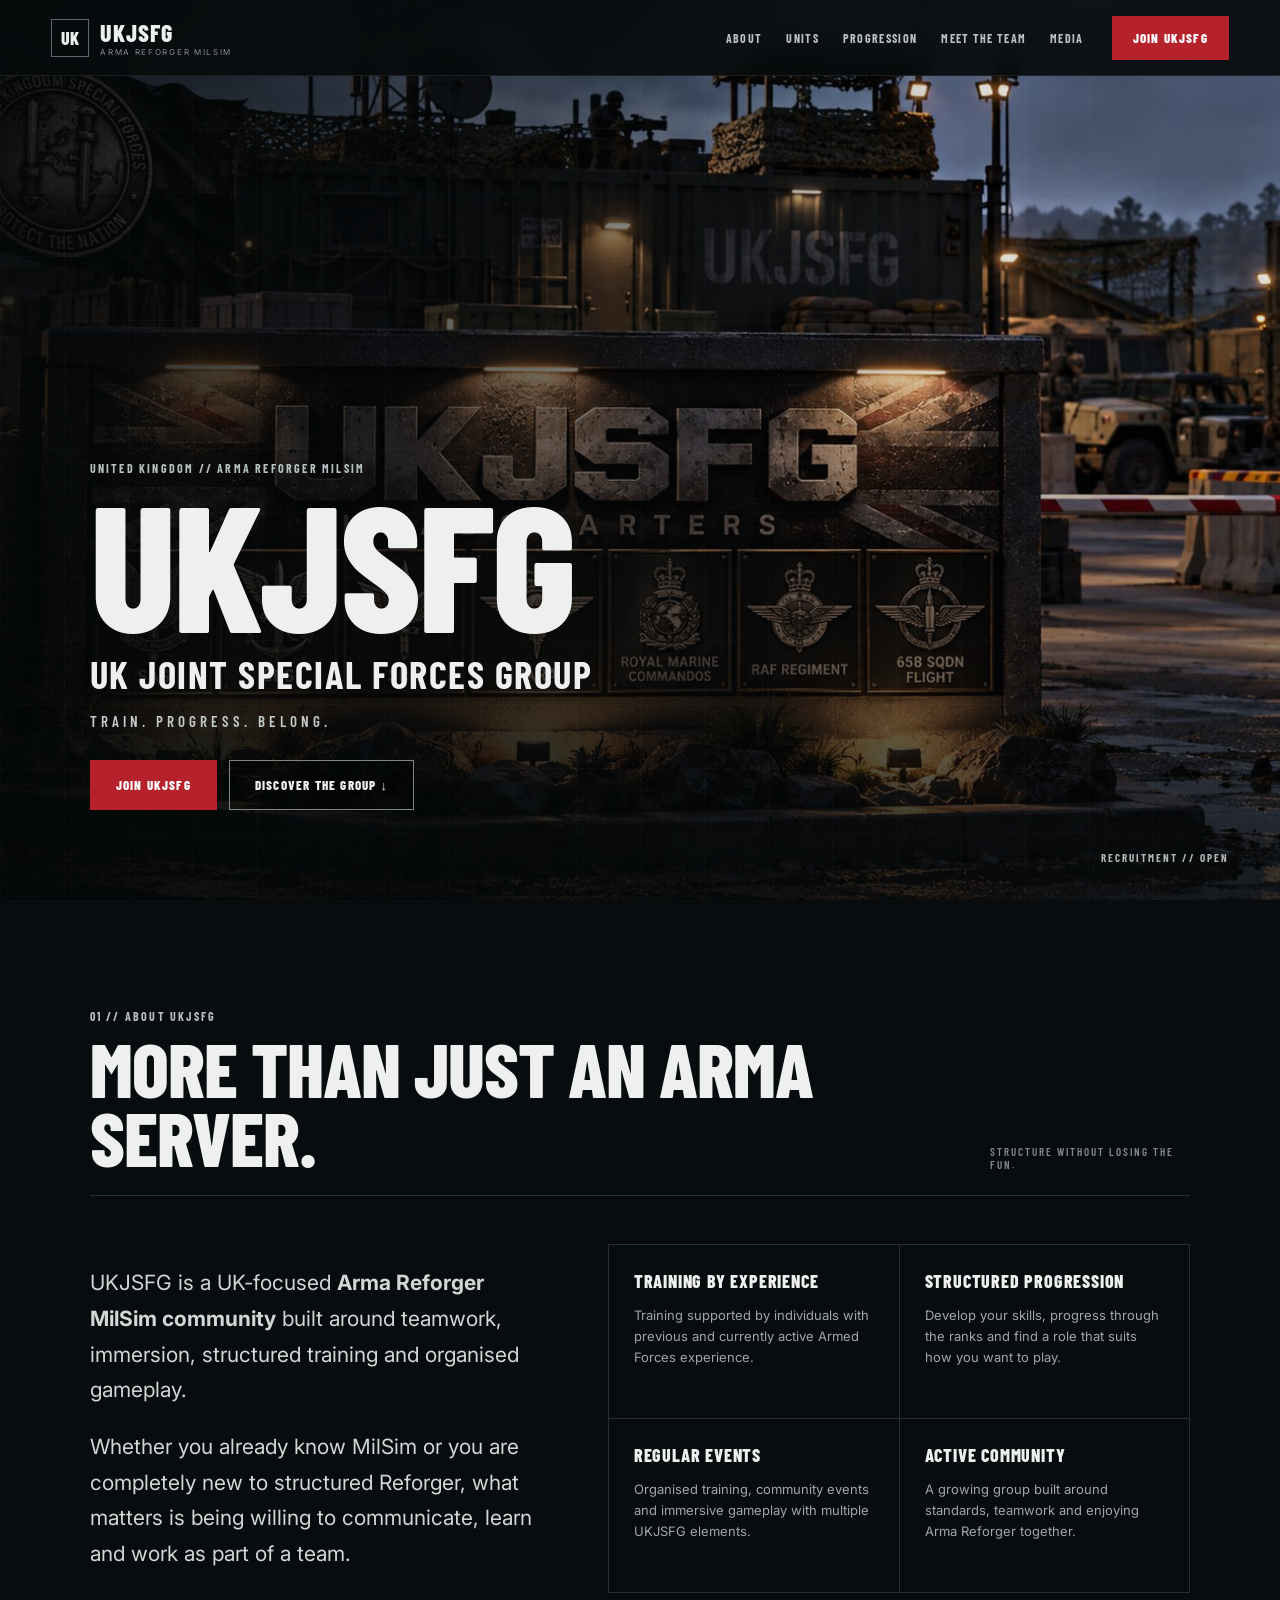
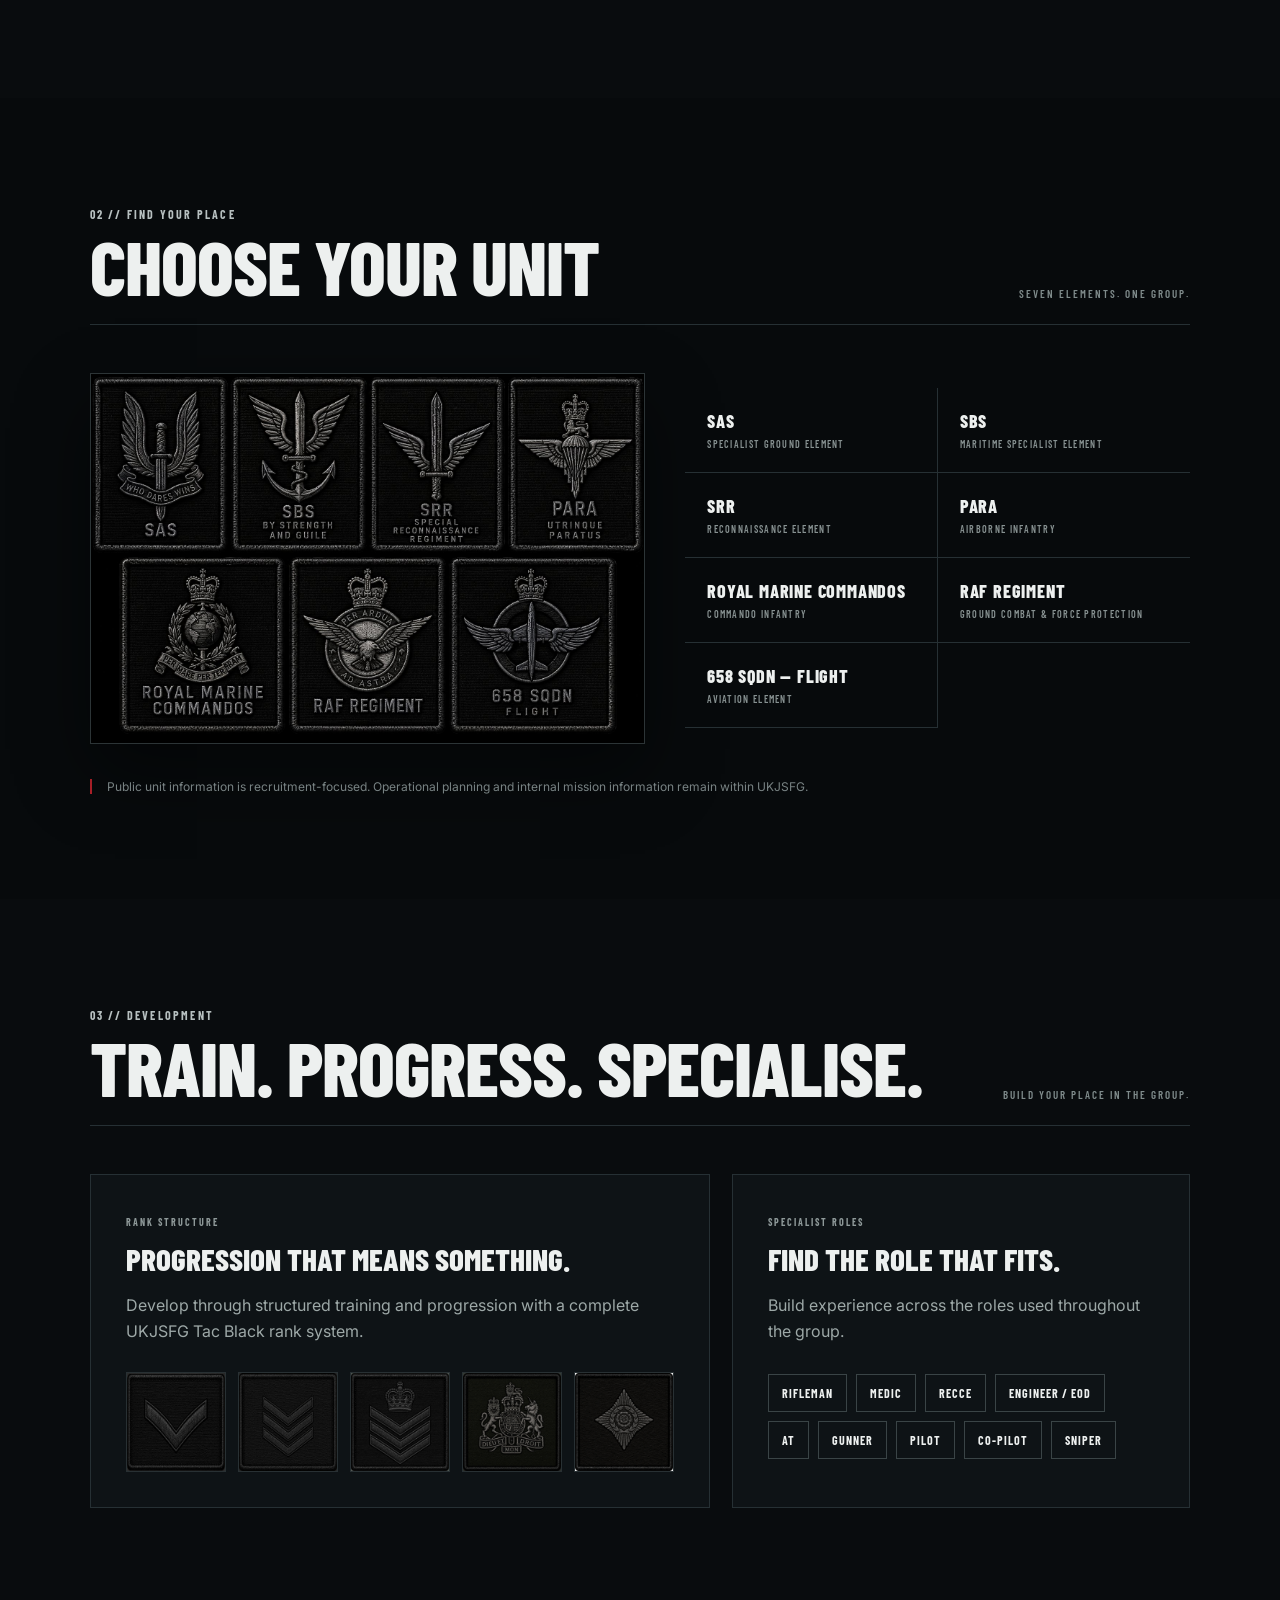
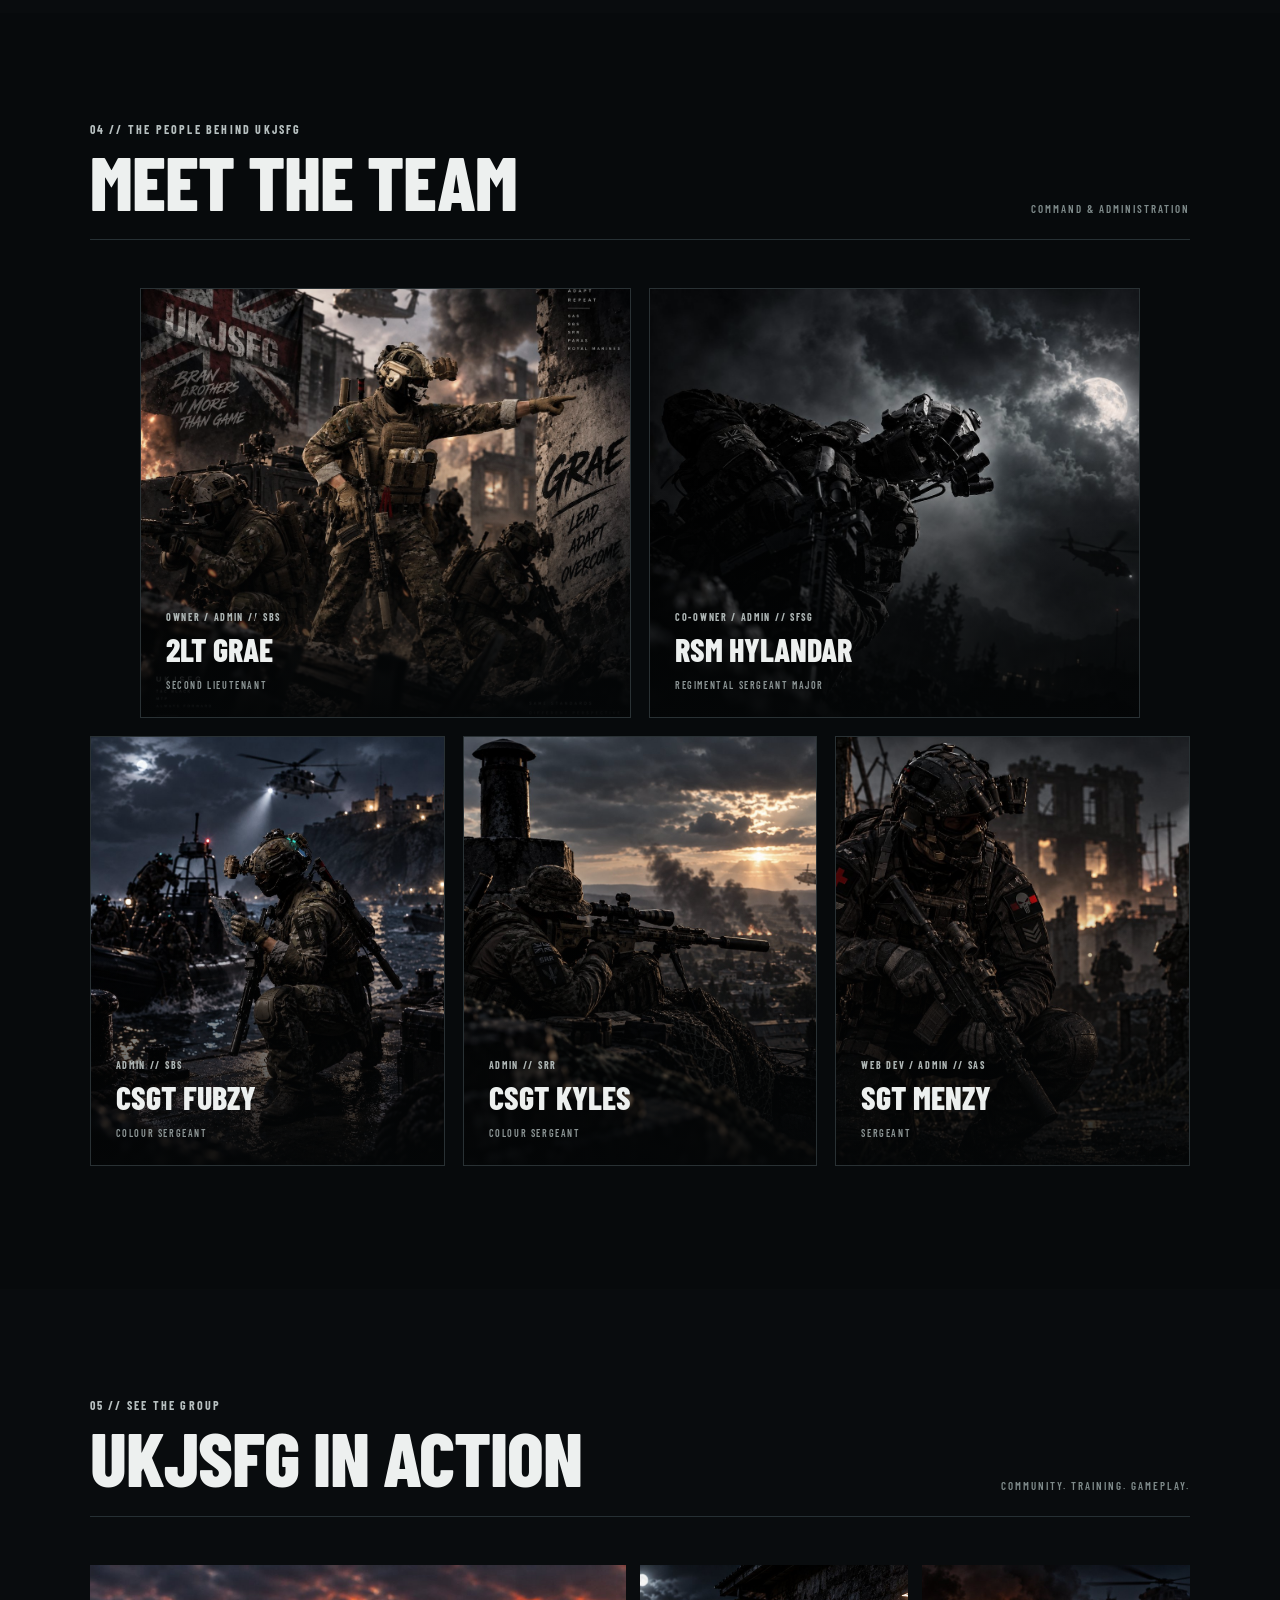
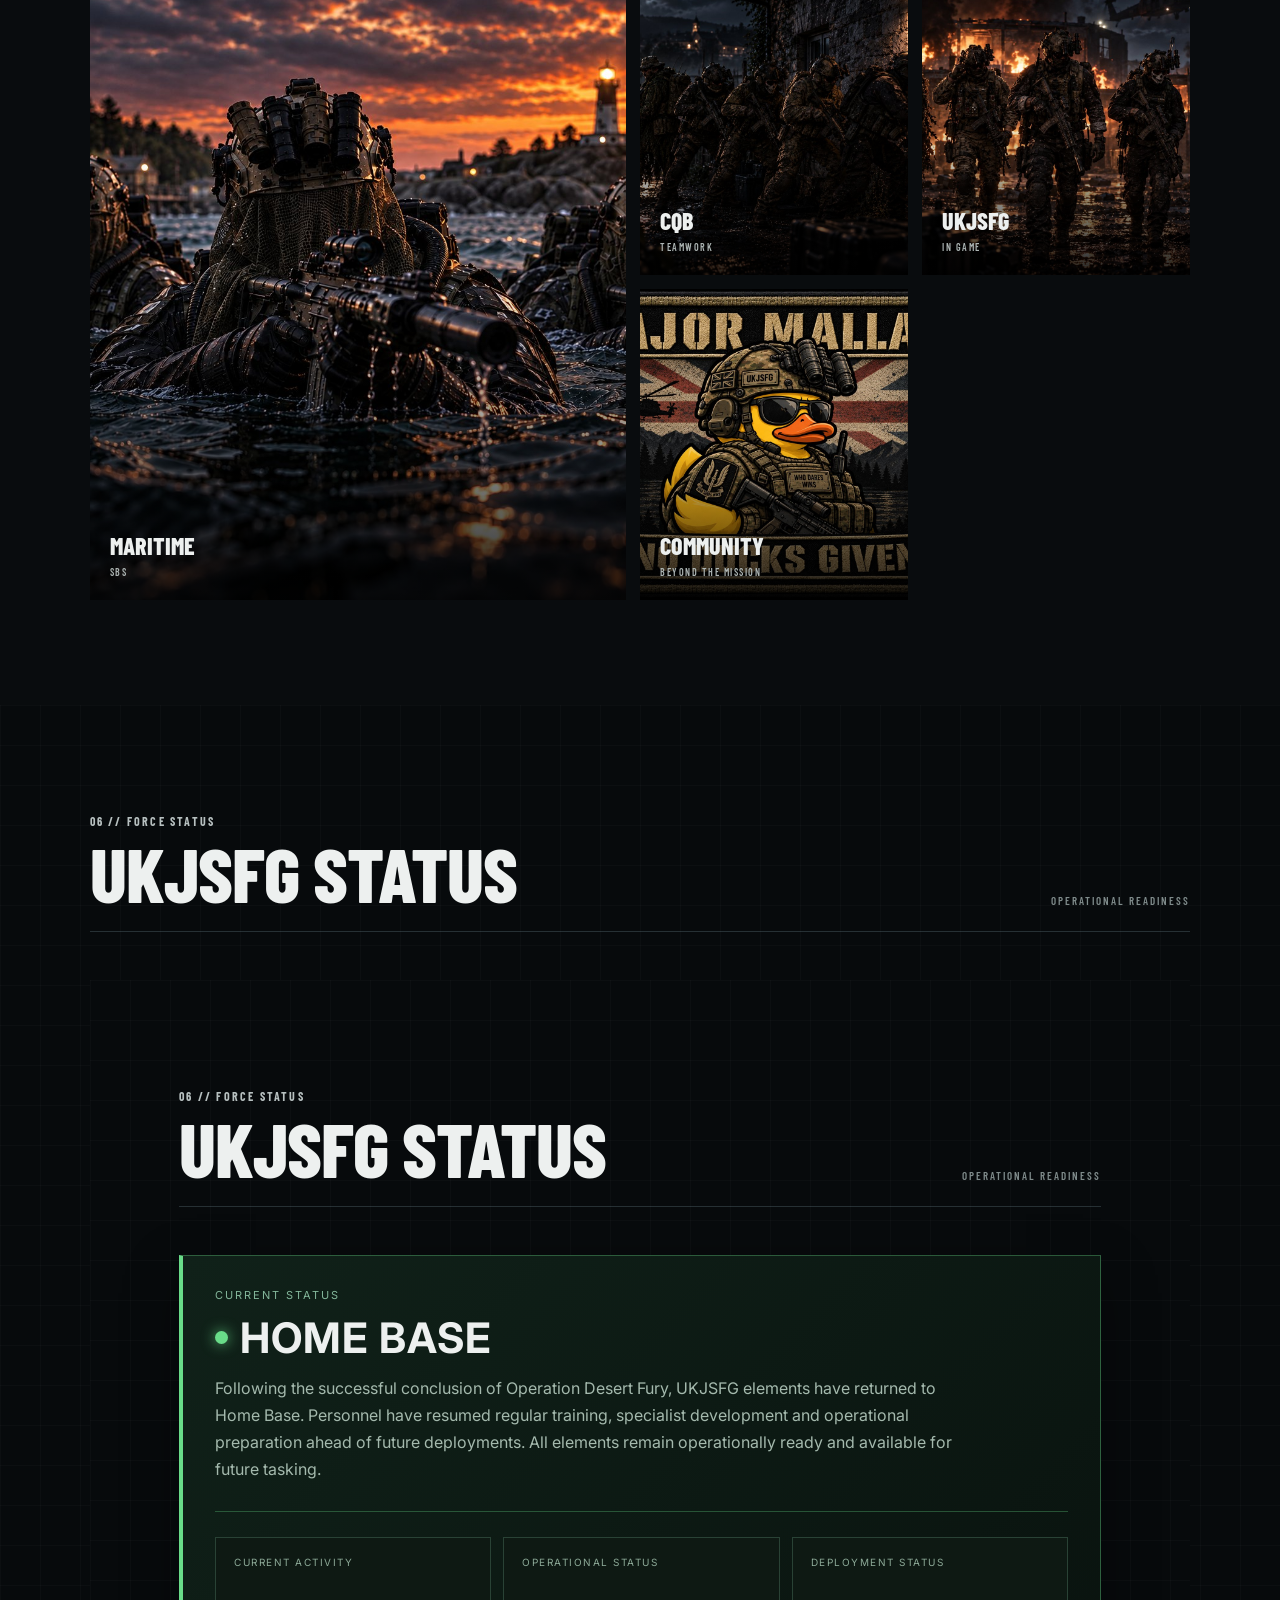
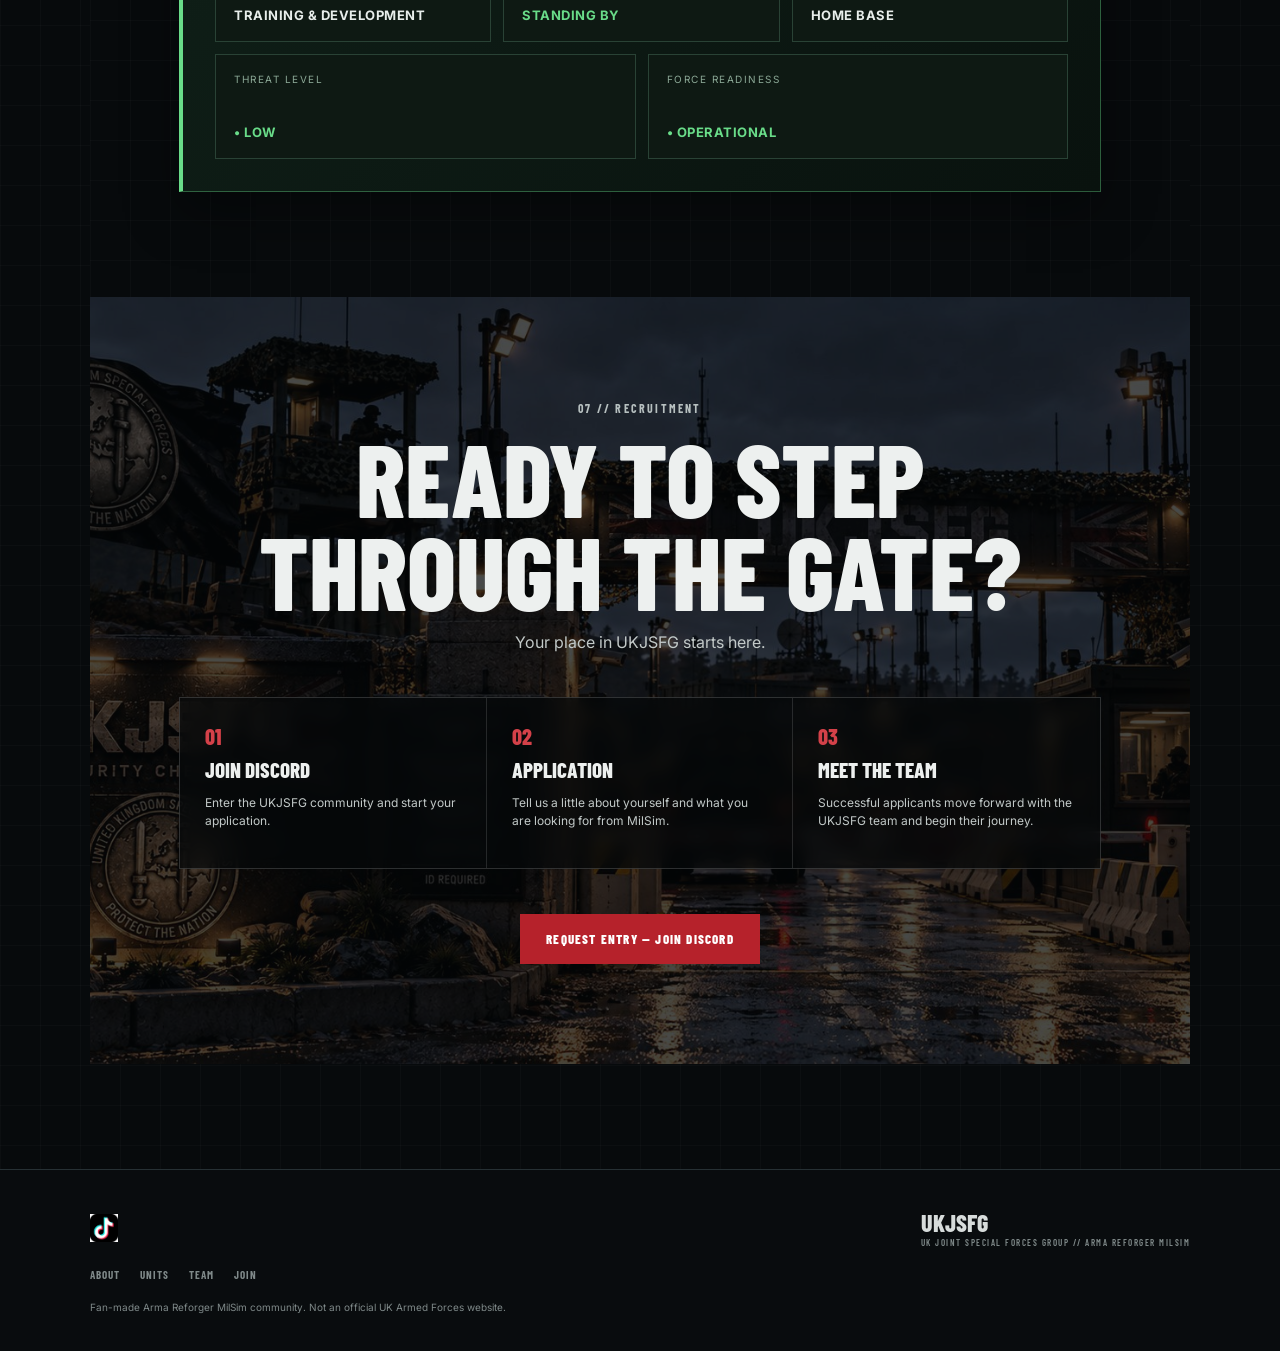
==== commit cac0a2be: "Add files via upload" ====
--- a/index.html
+++ b/index.html
@@ -14,7 +14,7 @@
 <header class="nav">
  <a class="brand" href="#home"><span class="brand-mark">UK</span><span><b>UKJSFG</b><small>ARMA REFORGER MILSIM</small></span></a>
  <button class="menu" aria-label="Open navigation">☰</button>
- <nav><a href="#about">ABOUT</a><a href="#units">UNITS</a><a href="#progression">PROGRESSION</a><a href="#team">MEET THE TEAM</a><a href="roster.html">TROOP ROSTER</a><a href="media.html">MEDIA</a></nav>
+ <nav><a href="#about">ABOUT</a><a href="#units">UNITS</a><a href="#progression">PROGRESSION</a><a href="#team">MEET THE TEAM</a><a href="media/">MEDIA</a></nav>
  <a class="btn btn-red nav-join" href="https://discord.gg/pQaPmvWr3A" target="_blank" rel="noopener">JOIN UKJSFG</a>
 </header>
 <main>
@@ -109,8 +109,8 @@
 </section>
 <section id="team" class="section section-dark">
  <div class="section-head"><div><span class="kicker">04 // THE PEOPLE BEHIND UKJSFG</span><h2>MEET THE TEAM</h2></div><span>COMMAND & ADMINISTRATION</span></div>
- <div class="senior-row"><article class="personnel-card"><img src="assets/grae.jpg" alt="Grae"><div><small>OWNER / ADMIN // SBS</small><h3>2LT GRAE</h3><span>SECOND LIEUTENANT</span></div></article><article class="personnel-card"><img src="assets/hylandar.jpg" alt="Hylandar"><div><small>CO-OWNER / ADMIN // SFSG</small><h3>RSM HYLANDAR</h3><span>REGIMENTAL SERGEANT MAJOR</span></div></article></div>
- <div class="team-row"><article class="personnel-card"><img src="assets/fubzy.jpg" alt="Fubzy"><div><small>ADMIN // SBS</small><h3>CSGT FUBZY</h3><span>COLOUR SERGEANT</span></div></article><article class="personnel-card"><img src="assets/kyles.jpg" alt="Kyles"><div><small>ADMIN // SRR</small><h3>CSGT KYLES</h3><span>COLOUR SERGEANT</span></div></article><article class="personnel-card"><img src="assets/menzy.jpg" alt="Menzy"><div><small>WEB DEV / ADMIN // SAS</small><h3>SGT MENZY</h3><span>SERGEANT</span></div></article></div>
+ <div class="senior-row"><article class="personnel-card personnel-open" role="button" tabindex="0" aria-label="Open Grae personnel dossier" data-personnel="grae"><img src="assets/grae.jpg" alt="Grae"><div><small>OWNER / ADMIN // SBS</small><h3>2LT GRAE</h3><span>SECOND LIEUTENANT</span></div></article><article class="personnel-card personnel-open" role="button" tabindex="0" aria-label="Open Hylandar personnel dossier" data-personnel="hylandar"><img src="assets/hylandar.jpg" alt="Hylandar"><div><small>CO-OWNER / ADMIN // SFSG</small><h3>RSM HYLANDAR</h3><span>REGIMENTAL SERGEANT MAJOR</span></div></article></div>
+ <div class="team-row"><article class="personnel-card personnel-open" role="button" tabindex="0" aria-label="Open Fubzy personnel dossier" data-personnel="fubzy"><img src="assets/fubzy.jpg" alt="Fubzy"><div><small>ADMIN // SBS</small><h3>CSGT FUBZY</h3><span>COLOUR SERGEANT</span></div></article><article class="personnel-card personnel-open" role="button" tabindex="0" aria-label="Open Kyles personnel dossier" data-personnel="kyles"><img src="assets/kyles.jpg" alt="Kyles"><div><small>ADMIN // SRR</small><h3>CSGT KYLES</h3><span>COLOUR SERGEANT</span></div></article><article class="personnel-card personnel-open" role="button" tabindex="0" aria-label="Open Menzy personnel dossier" data-personnel="menzy"><img src="assets/menzy.jpg" alt="Menzy"><div><small>WEB DEV / ADMIN // SAS</small><h3>SGT MENZY</h3><span>SERGEANT</span></div></article></div>
 </section>
 <section id="media" class="section media">
  <div class="section-head"><div><span class="kicker">05 // SEE THE GROUP</span><h2>UKJSFG IN ACTION</h2></div><span>COMMUNITY. TRAINING. GAMEPLAY.</span></div>
@@ -228,6 +228,27 @@
 </dialog>
 <!-- END UNIT INFORMATION POP-UP -->
 
+
+<!-- PERSONNEL DOSSIERS: independently expandable, no changes to existing unit modal -->
+<dialog id="personnel-modal" class="personnel-modal" aria-labelledby="personnel-title">
+  <div class="personnel-modal-inner">
+    <button type="button" class="personnel-modal-close" aria-label="Close personnel dossier">✕</button>
+    <div class="personnel-hero">
+      <img id="personnel-photo" src="" alt="">
+      <div><span class="personnel-kicker">UKJSFG // COMMAND PERSONNEL FILE</span><h2 id="personnel-title"></h2><p id="personnel-subtitle"></p><span class="personnel-status">● ACTIVE PERSONNEL</span></div>
+    </div>
+    <div class="personnel-info" id="personnel-info"></div>
+    <section class="personnel-section"><h3>01 // ABOUT</h3><div id="personnel-bio"></div></section>
+    <section class="personnel-section"><h3>02 // SPECIALIST ROLES</h3><div id="personnel-roles" class="personnel-tags"></div></section>
+    <section class="personnel-section"><h3>03 // QUALIFICATIONS</h3><div id="personnel-qualifications" class="personnel-tags"></div></section>
+    <section class="personnel-section" id="personnel-aviation-section" hidden><h3>04 // AVIATION QUALIFICATIONS</h3><div id="personnel-aviation" class="personnel-tags"></div></section>
+    <section class="personnel-section"><details class="personnel-awards"><summary>DECORATIONS & RECOGNITION <span>VIEW AWARDS ▾</span></summary><div id="personnel-awards" class="personnel-tags personnel-medals"></div></details></section>
+    <p class="personnel-footnote">UKJSFG community personnel records. Qualifications and recognition are updated independently of biographies.</p>
+  </div>
+</dialog>
+<link rel="stylesheet" href="personnel.css">
+<script src="personnel.js" defer></script>
+
 <script src="script.js"></script>
 </body>
 </html>
--- a/personnel.css
+++ b/personnel.css
@@ -0,0 +1,24 @@
+/* UKJSFG personnel dossiers - scoped to avoid changing other components */
+.personnel-open{cursor:pointer;transition:transform .2s ease,box-shadow .2s ease}
+.personnel-open:hover,.personnel-open:focus-visible{transform:translateY(-3px);box-shadow:0 0 0 2px #7a9b77;outline:none}
+.personnel-modal{max-width:min(850px,94vw);width:94vw;max-height:90vh;border:1px solid #455b4a;background:#101613;color:#e7ece8;padding:0;border-radius:14px;box-shadow:0 24px 90px #000b}
+.personnel-modal::backdrop{background:rgba(0,0,0,.82);backdrop-filter:blur(4px)}
+.personnel-modal-inner{position:relative;padding:clamp(18px,4vw,35px);overflow-y:auto;max-height:90vh}
+.personnel-modal-close{position:absolute;right:16px;top:13px;color:#fff;background:#26372b;border:1px solid #66836a;border-radius:5px;cursor:pointer;padding:8px 12px;font-size:18px;z-index:2}
+.personnel-hero{display:grid;grid-template-columns:160px 1fr;align-items:center;gap:25px;padding-bottom:22px;border-bottom:1px solid #3b5140}
+.personnel-hero img{width:160px;height:190px;object-fit:cover;border-radius:8px;border:1px solid #536758}
+.personnel-kicker,.personnel-info small{font-size:11px;letter-spacing:.14em;color:#a6bea8}
+.personnel-hero h2{font-size:clamp(28px,5vw,46px);margin:10px 0;color:#fff;line-height:1.1}
+.personnel-hero p{color:#d0dcd1;margin:0 0 14px}
+.personnel-status{display:inline-block;color:#9ada9c;font-size:12px;letter-spacing:.1em}
+.personnel-info{display:grid;grid-template-columns:repeat(2,minmax(0,1fr));gap:12px;margin:24px 0}
+.personnel-info>div{background:#1d2921;border:1px solid #374a3c;padding:12px;border-radius:6px;min-width:0}
+.personnel-info small{display:block;margin-bottom:6px}.personnel-info strong{display:block;color:#f3f7f3;overflow-wrap:anywhere;font-size:14px}
+.personnel-section{padding:20px 0;border-top:1px solid #324336}.personnel-section h3{font-size:14px;letter-spacing:.13em;color:#b3cfb6;margin:0 0 16px}
+.personnel-section p{font-size:14px;line-height:1.75;color:#d7e0d8;margin:0 0 13px}
+.personnel-tags{display:flex;flex-wrap:wrap;gap:9px}.personnel-tag{background:#27382c;border:1px solid #45634b;border-radius:5px;padding:8px 11px;font-size:13px;color:#e6eee7}
+.personnel-tag.medal{background:#332f23;border-color:#88734c;color:#ead9a4}
+.personnel-awards summary{list-style:none;cursor:pointer;font-size:14px;font-weight:700;letter-spacing:.1em;color:#b3cfb6;display:flex;justify-content:space-between;gap:12px}.personnel-awards summary::-webkit-details-marker{display:none}
+.personnel-awards summary span{font-size:11px;color:#b8c4b9}.personnel-awards .personnel-tags{margin-top:20px}
+.personnel-footnote{font-size:11px;color:#96aa99;margin:10px 0}
+@media(max-width:560px){.personnel-hero{grid-template-columns:100px 1fr;gap:15px}.personnel-hero img{width:100px;height:130px}.personnel-info{grid-template-columns:1fr}.personnel-modal-inner{padding:18px}.personnel-hero h2{font-size:28px}.personnel-kicker{font-size:9px}}
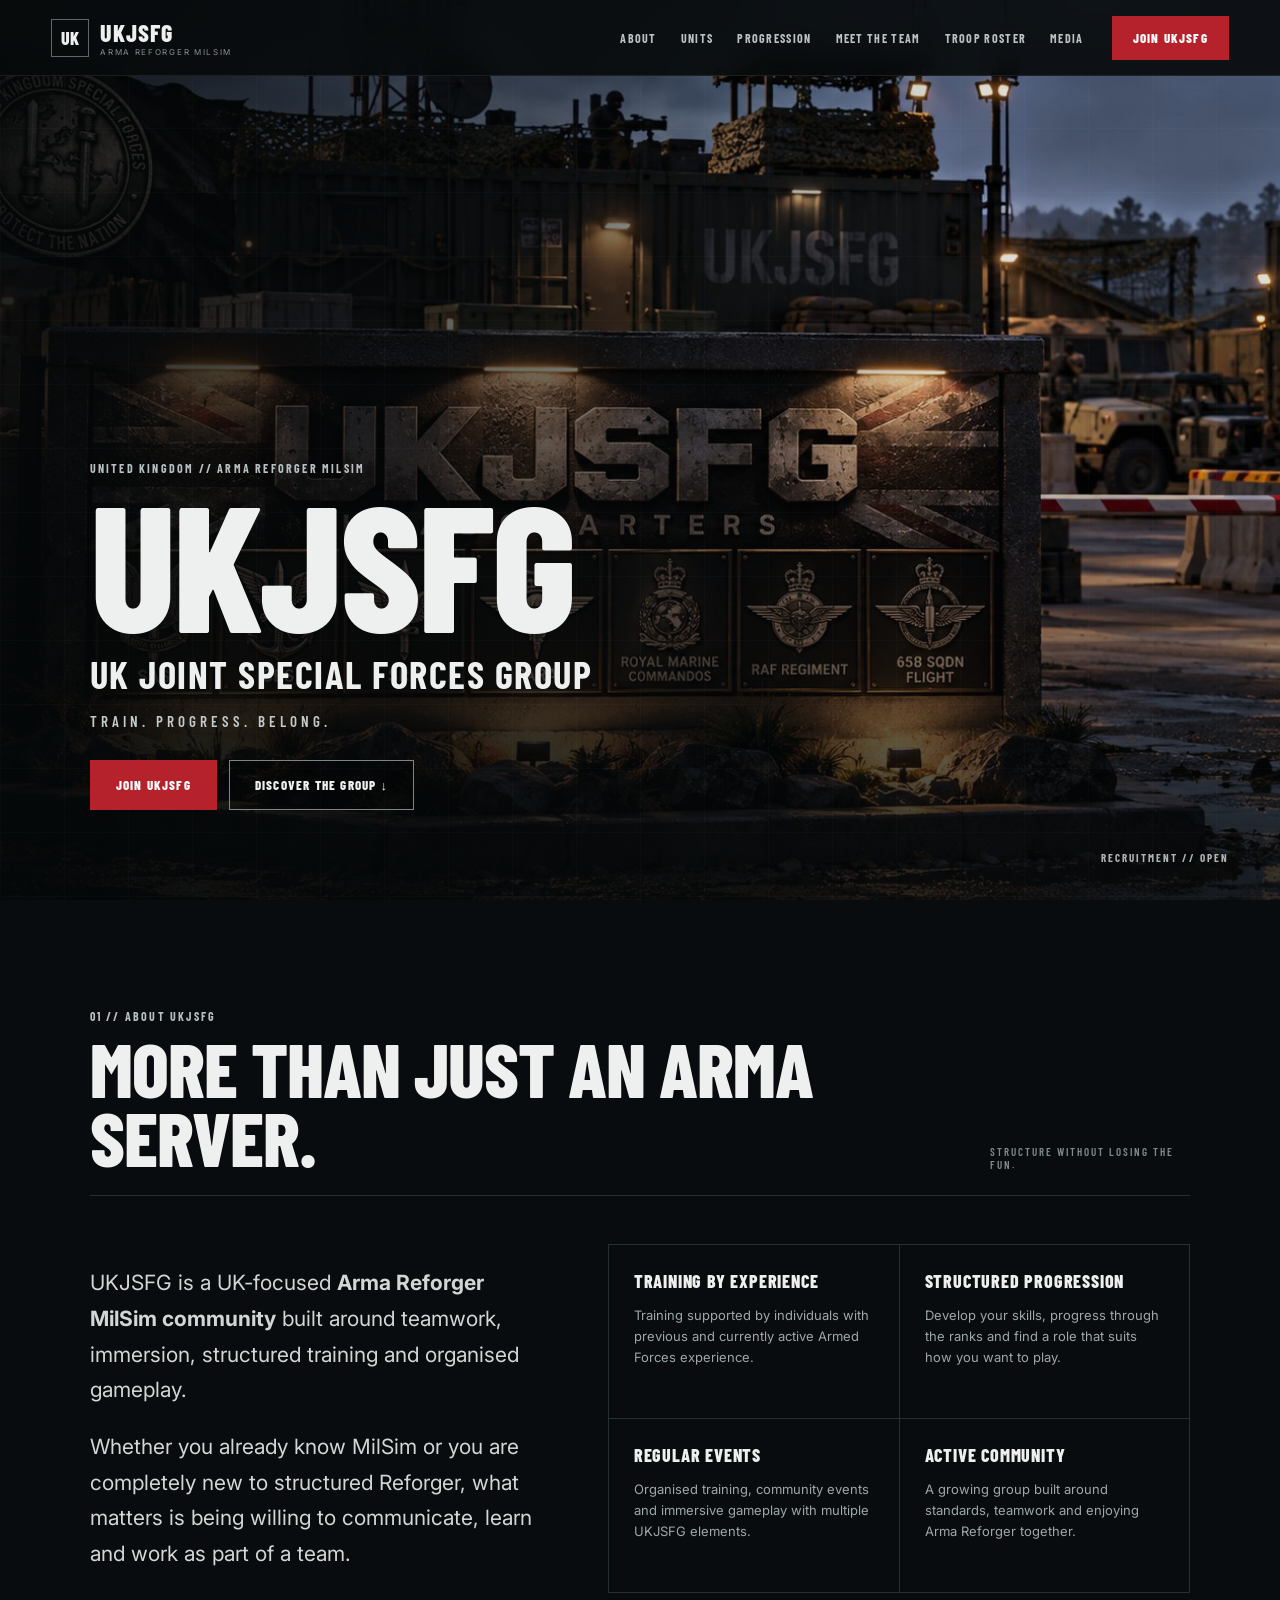
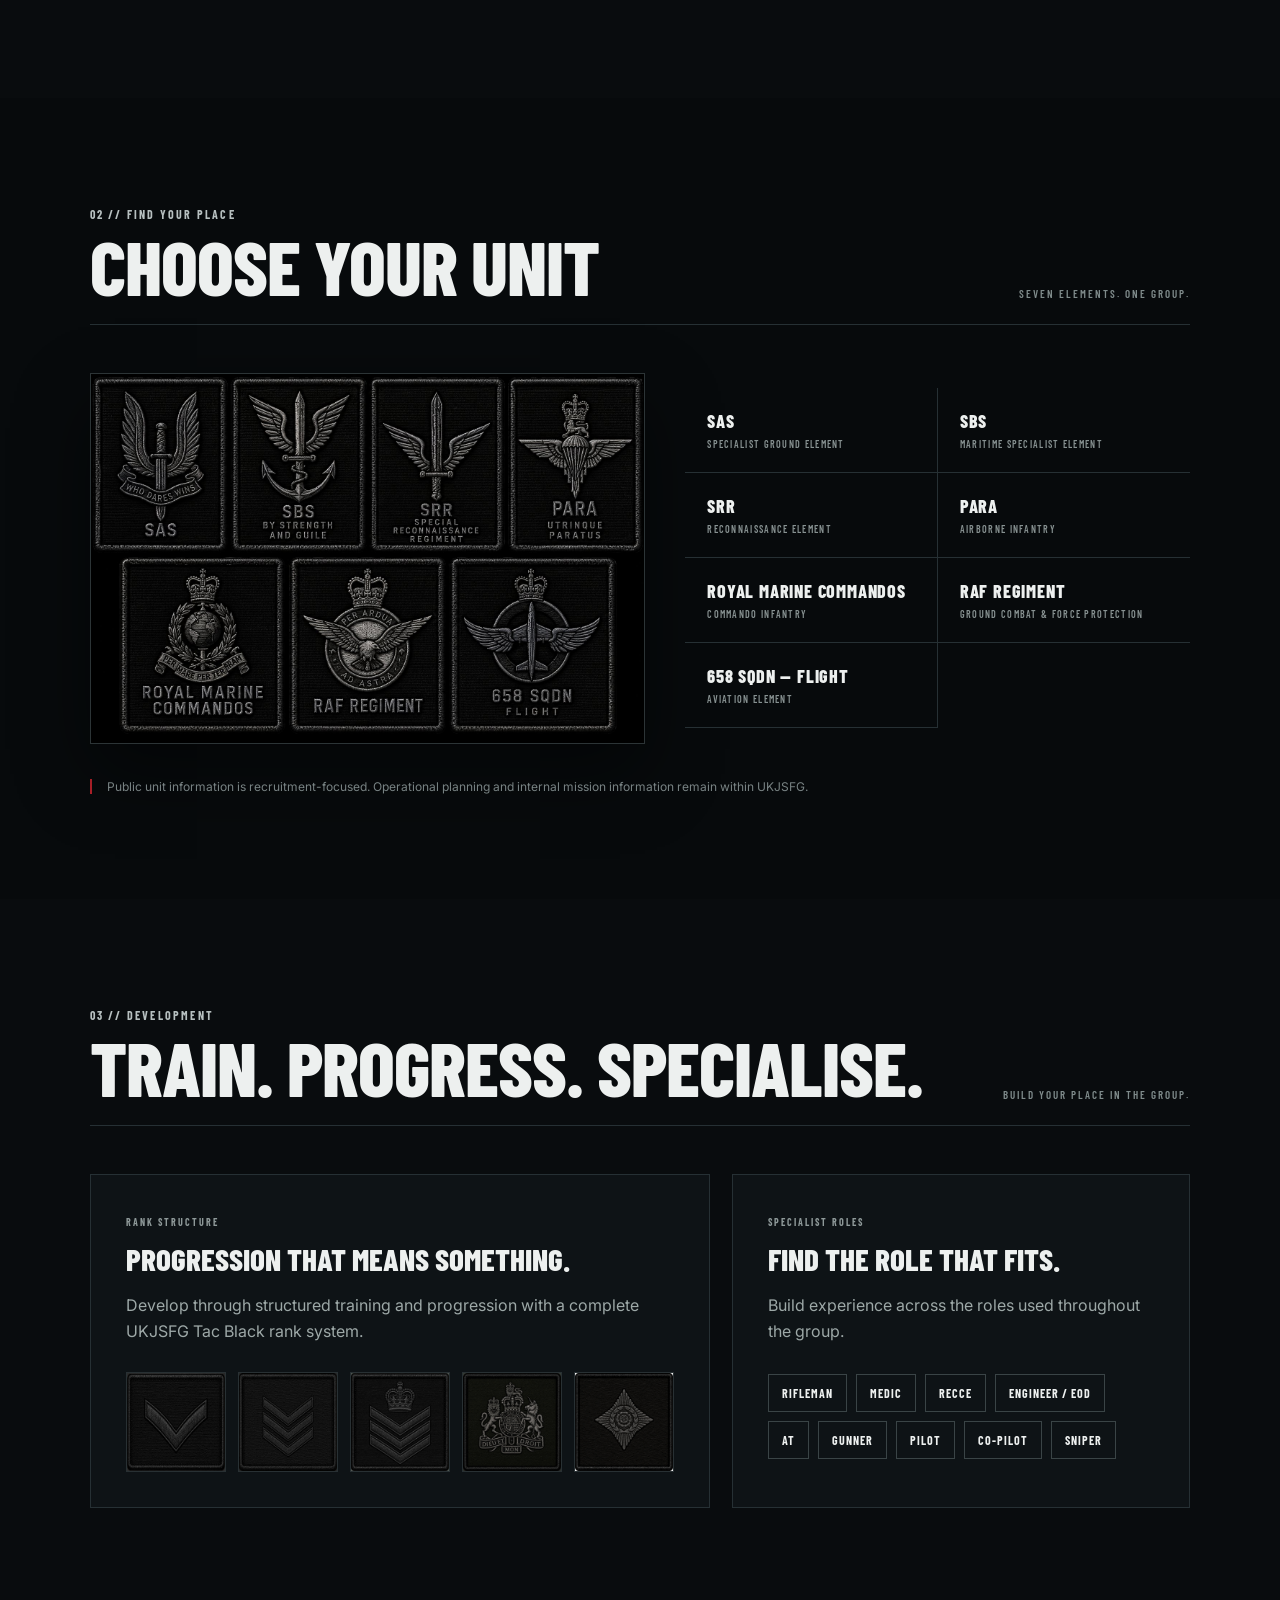
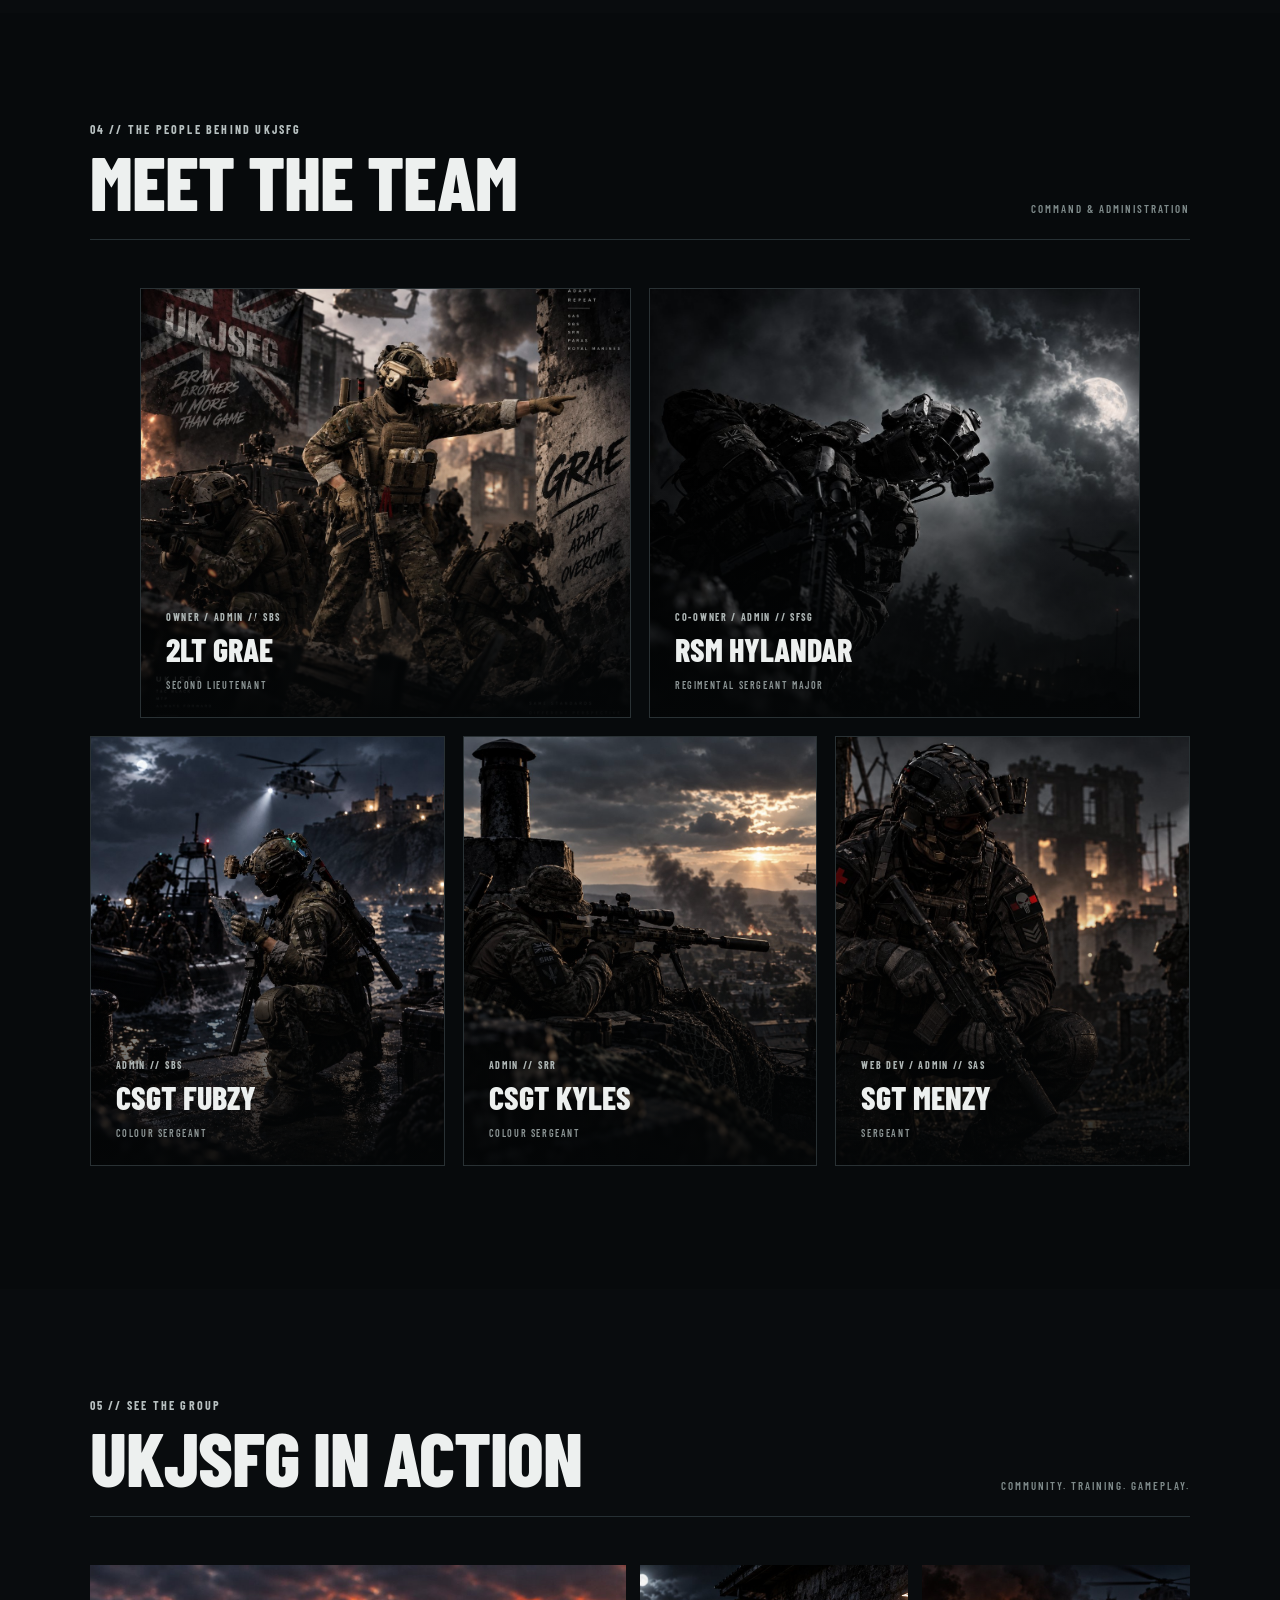
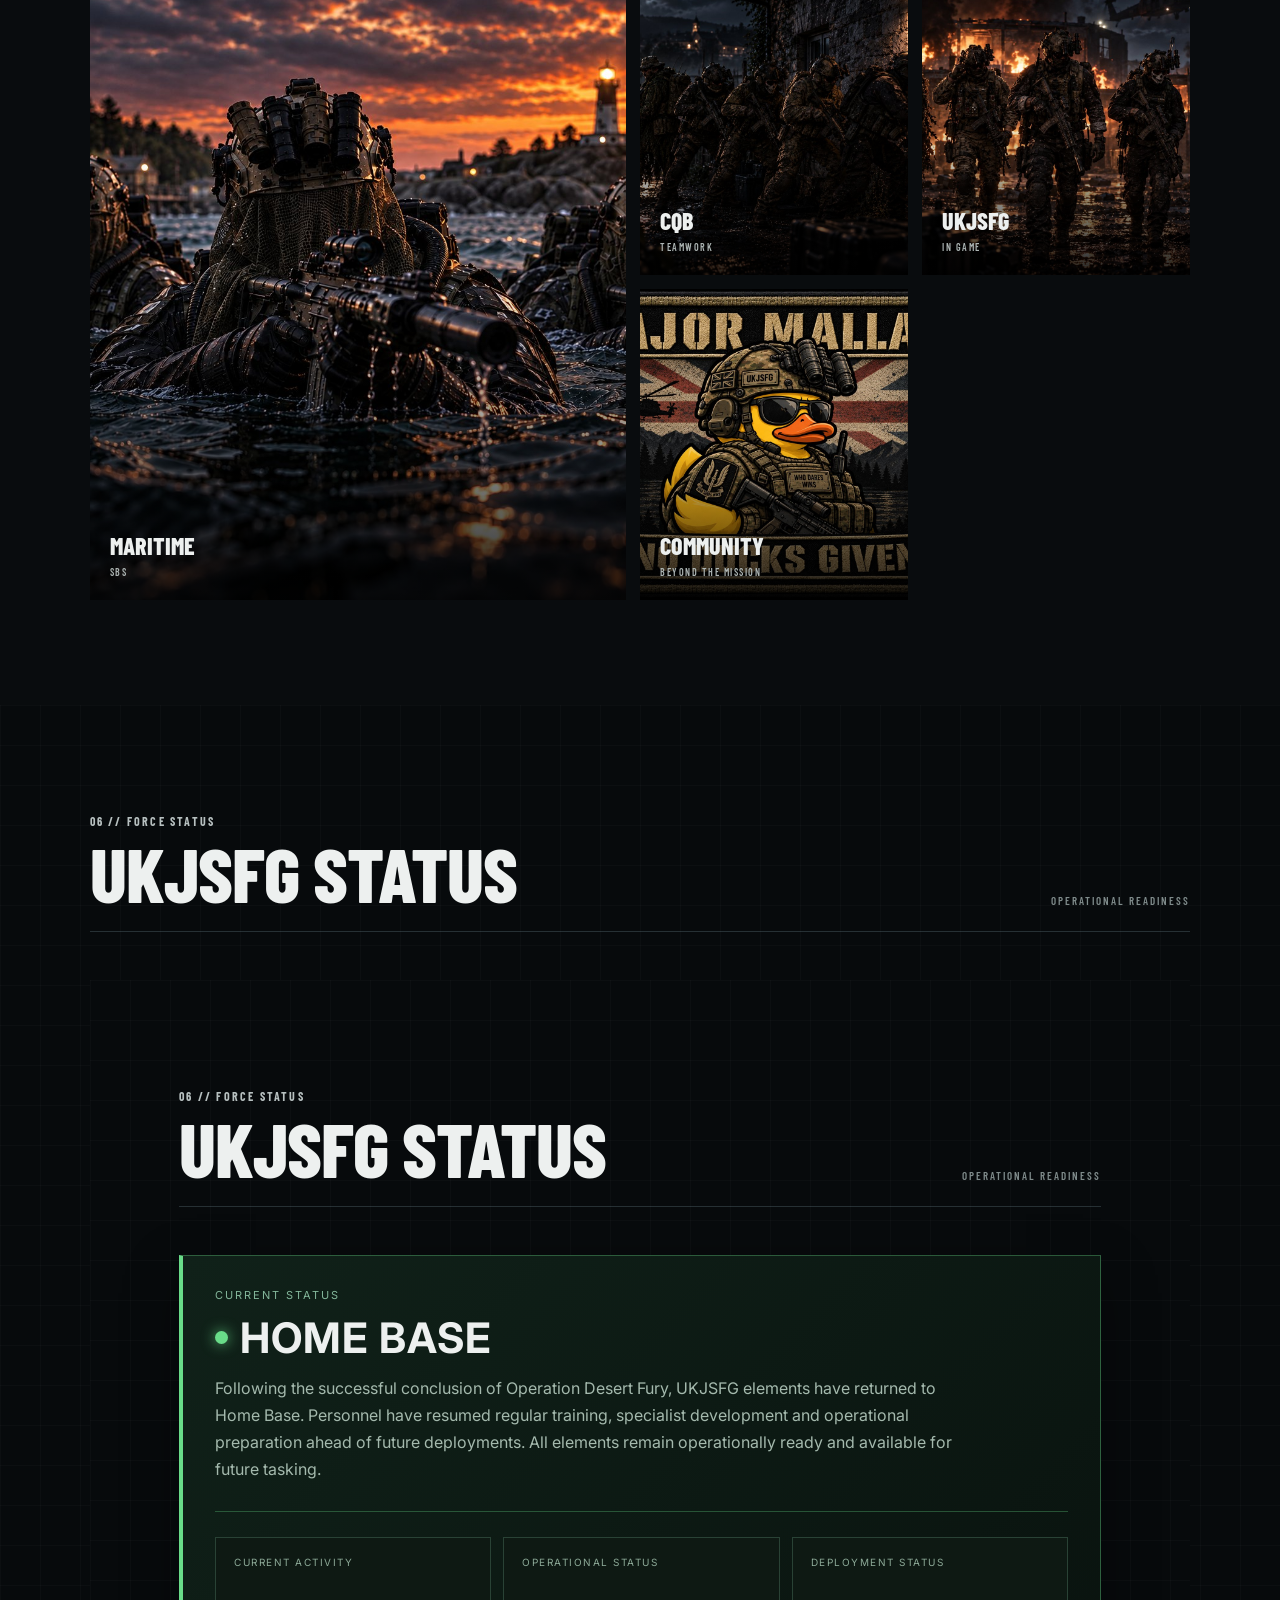
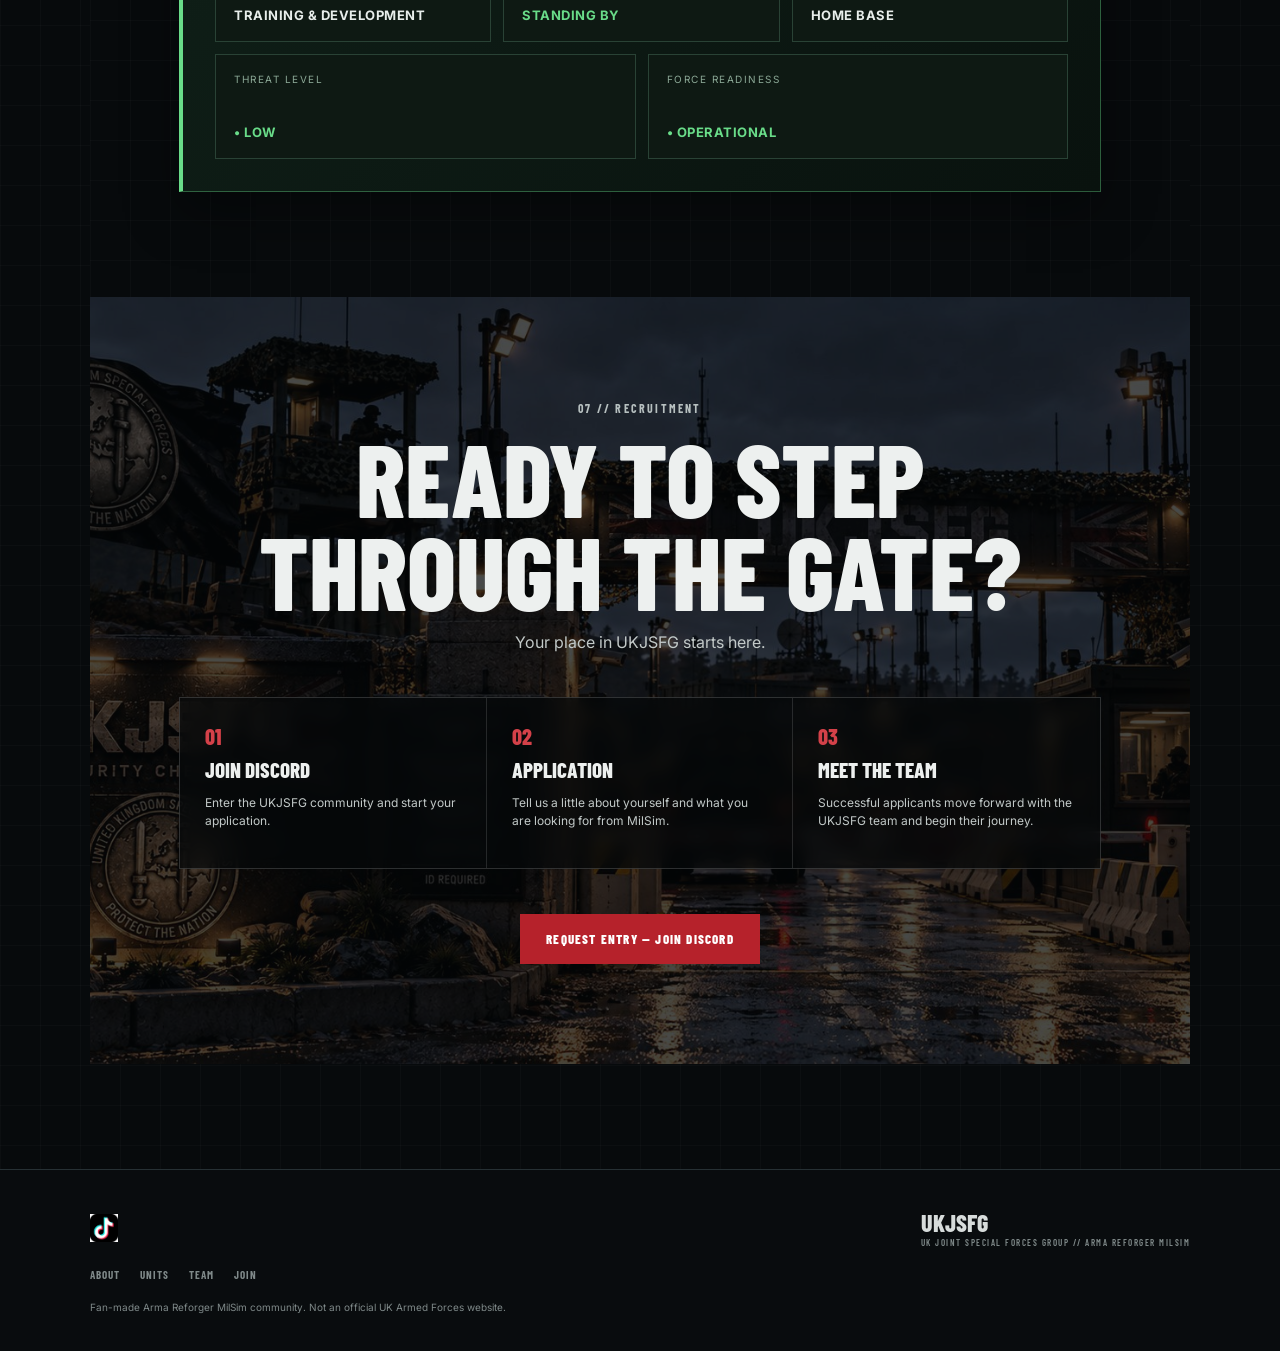
==== commit 94a2a92e: "Add files via upload" ====
--- a/index.html
+++ b/index.html
@@ -14,7 +14,7 @@
 <header class="nav">
  <a class="brand" href="#home"><span class="brand-mark">UK</span><span><b>UKJSFG</b><small>ARMA REFORGER MILSIM</small></span></a>
  <button class="menu" aria-label="Open navigation">☰</button>
- <nav><a href="#about">ABOUT</a><a href="#units">UNITS</a><a href="#progression">PROGRESSION</a><a href="#team">MEET THE TEAM</a><a href="media/">MEDIA</a></nav>
+ <nav><a href="#about">ABOUT</a><a href="#units">UNITS</a><a href="#progression">PROGRESSION</a><a href="#team">MEET THE TEAM</a><a href="/roster.html">TROOP ROSTER</a><a href="/media/">MEDIA</a></nav>
  <a class="btn btn-red nav-join" href="https://discord.gg/pQaPmvWr3A" target="_blank" rel="noopener">JOIN UKJSFG</a>
 </header>
 <main>
@@ -246,8 +246,8 @@
     <p class="personnel-footnote">UKJSFG community personnel records. Qualifications and recognition are updated independently of biographies.</p>
   </div>
 </dialog>
-<link rel="stylesheet" href="personnel.css">
-<script src="personnel.js" defer></script>
+<link rel="stylesheet" href="personnel.css?v=2">
+<script src="personnel.js?v=2" defer></script>
 
 <script src="script.js"></script>
 </body>
